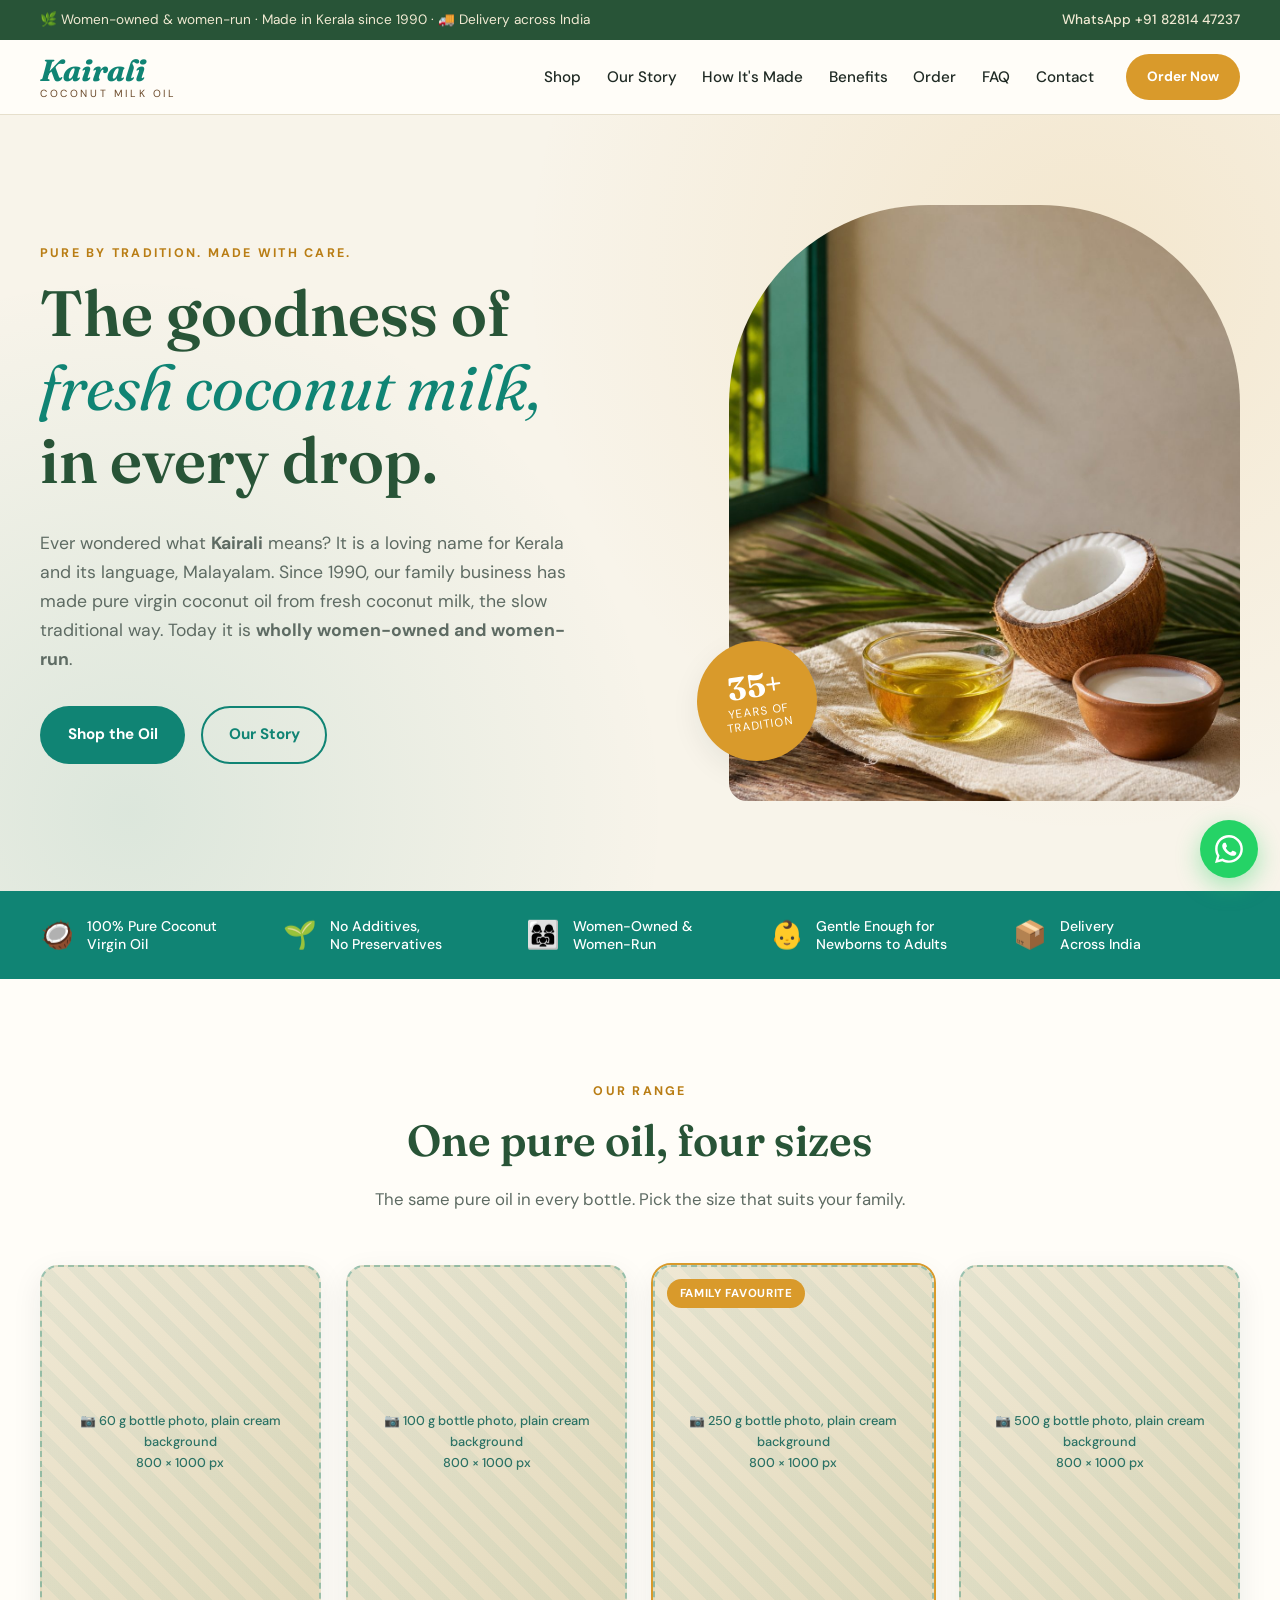
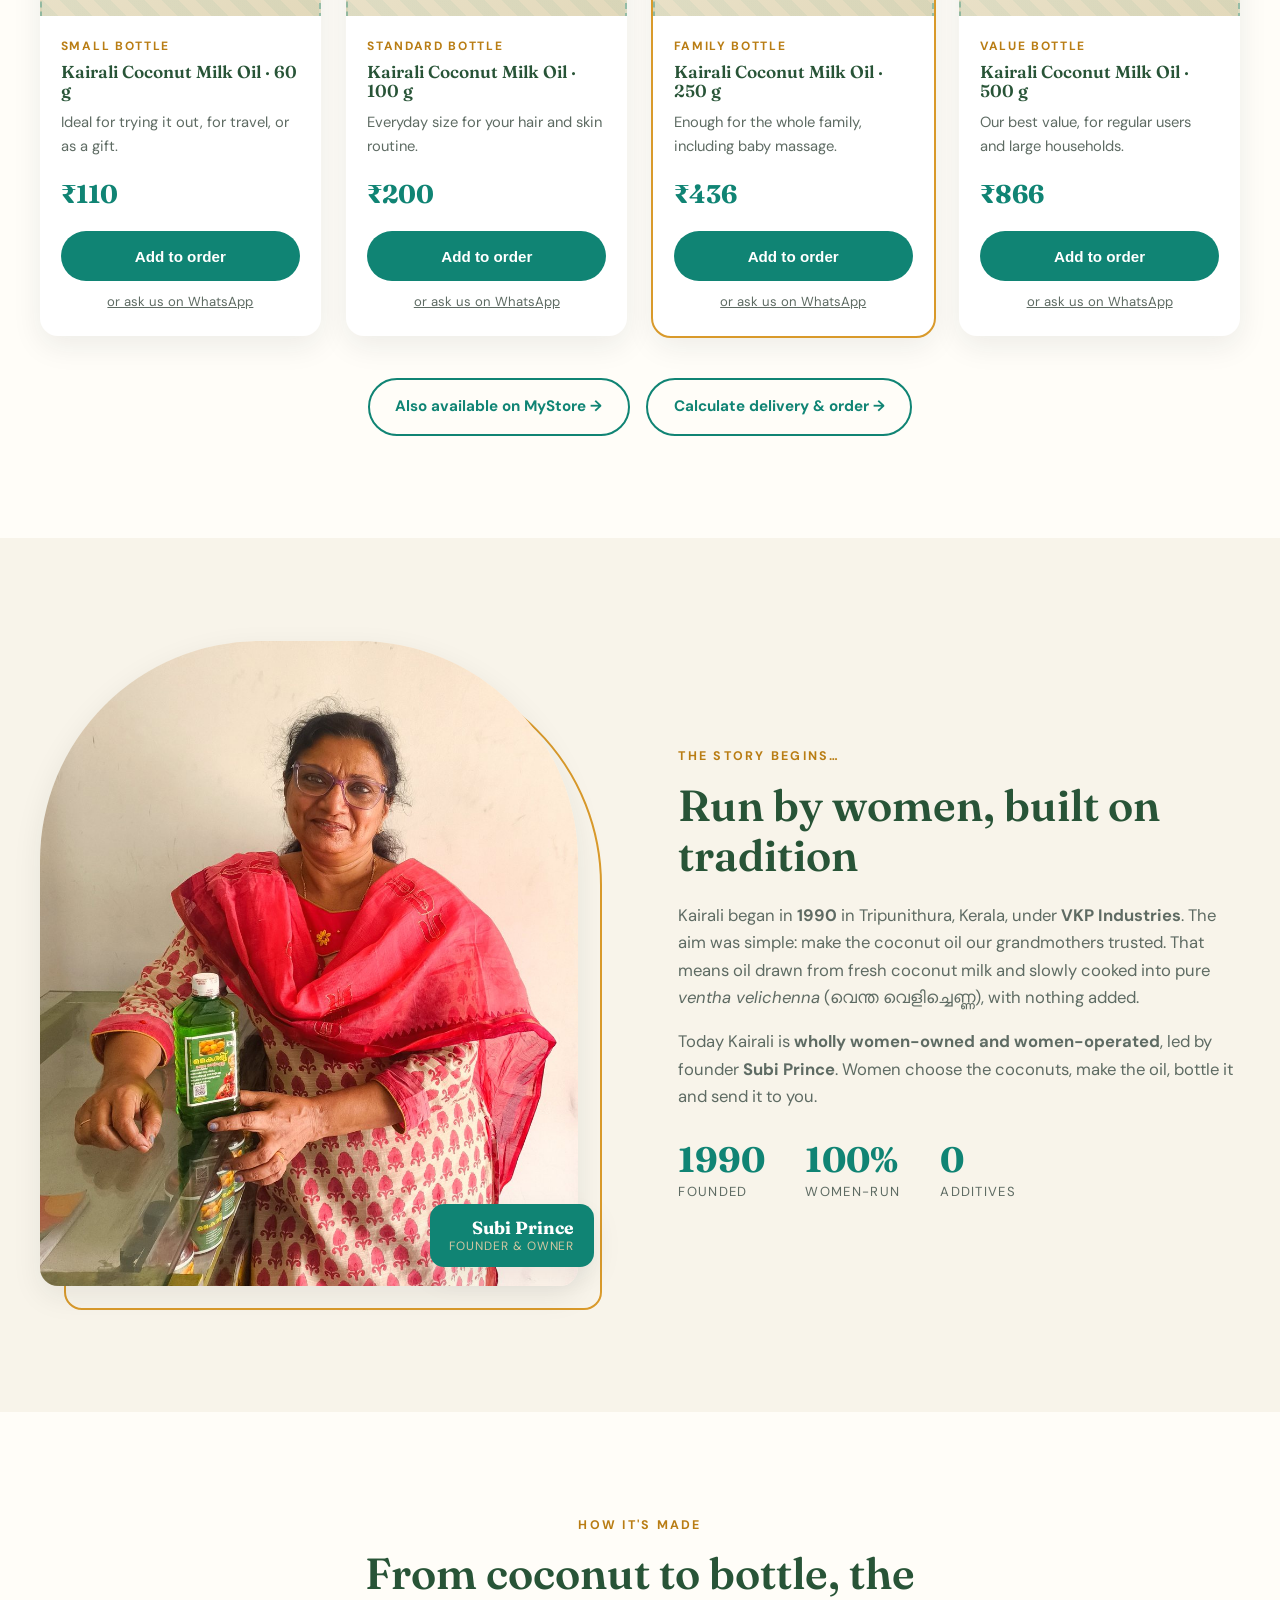
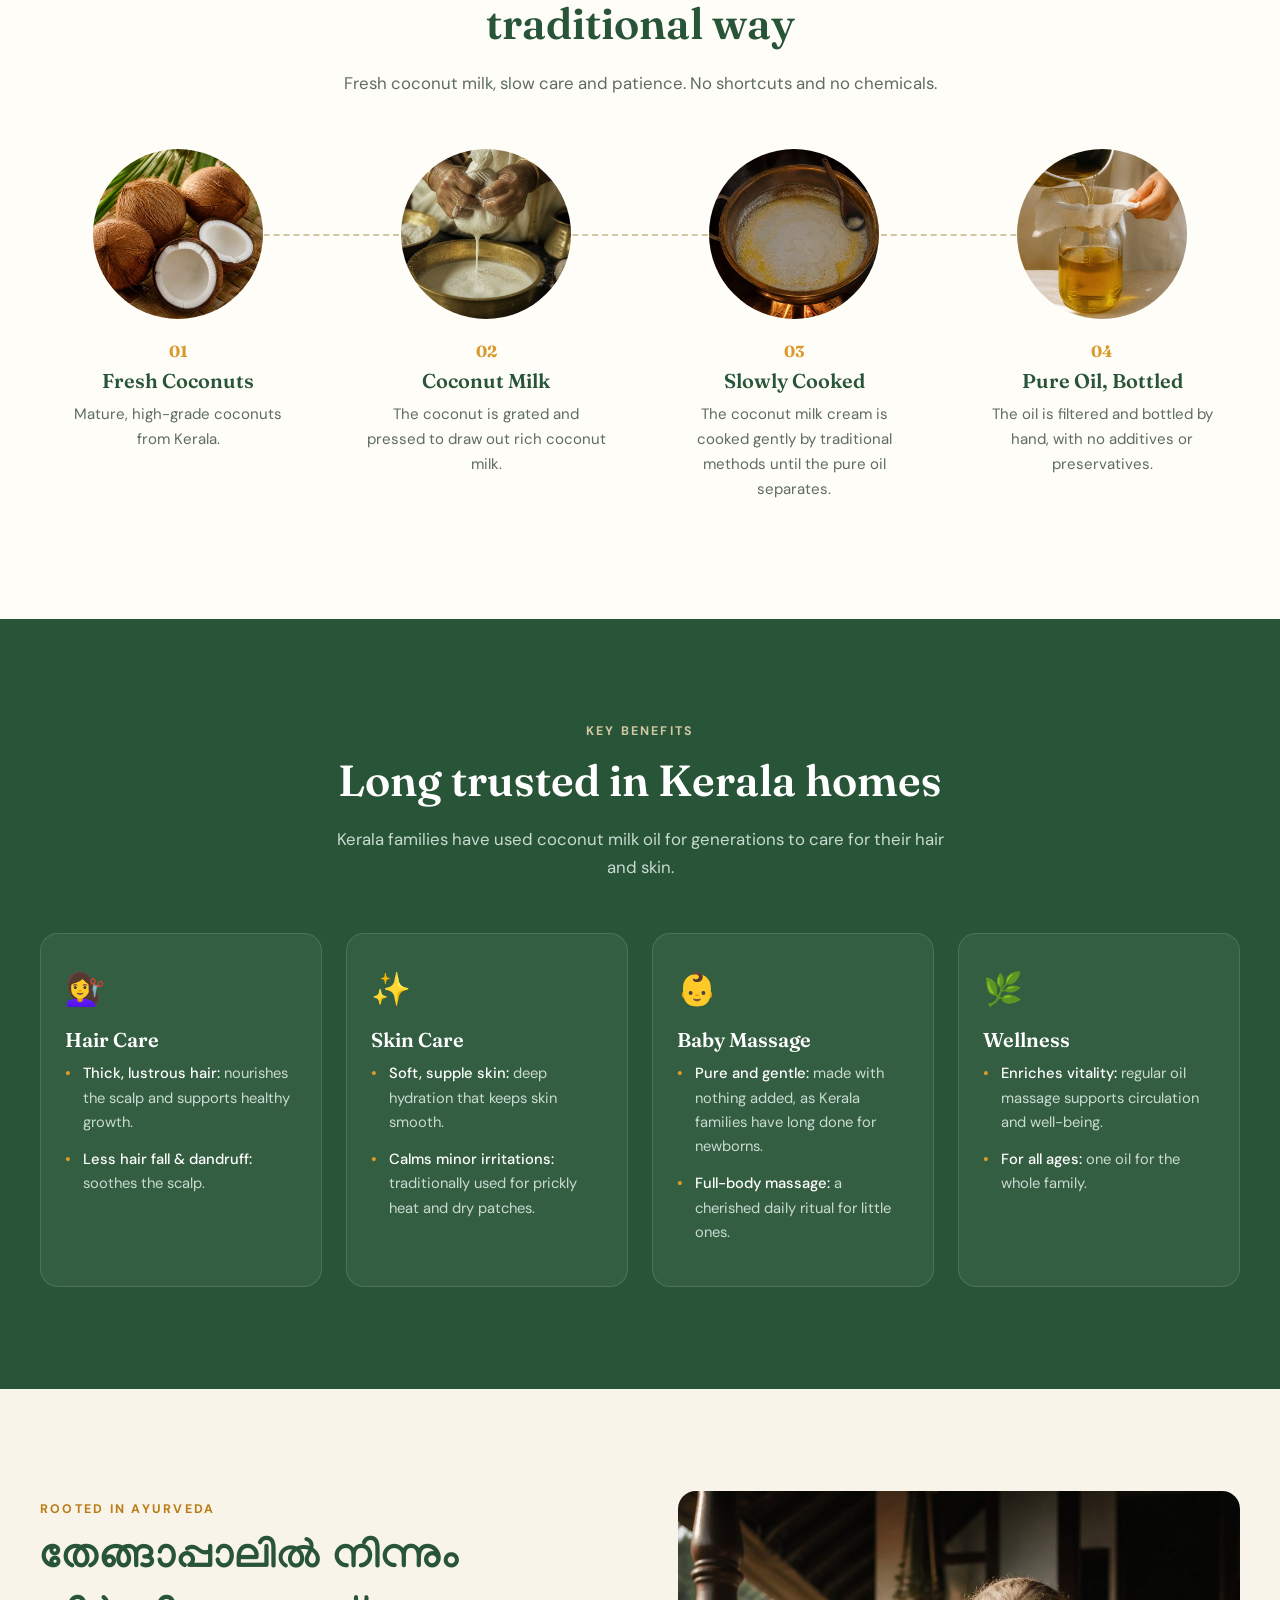
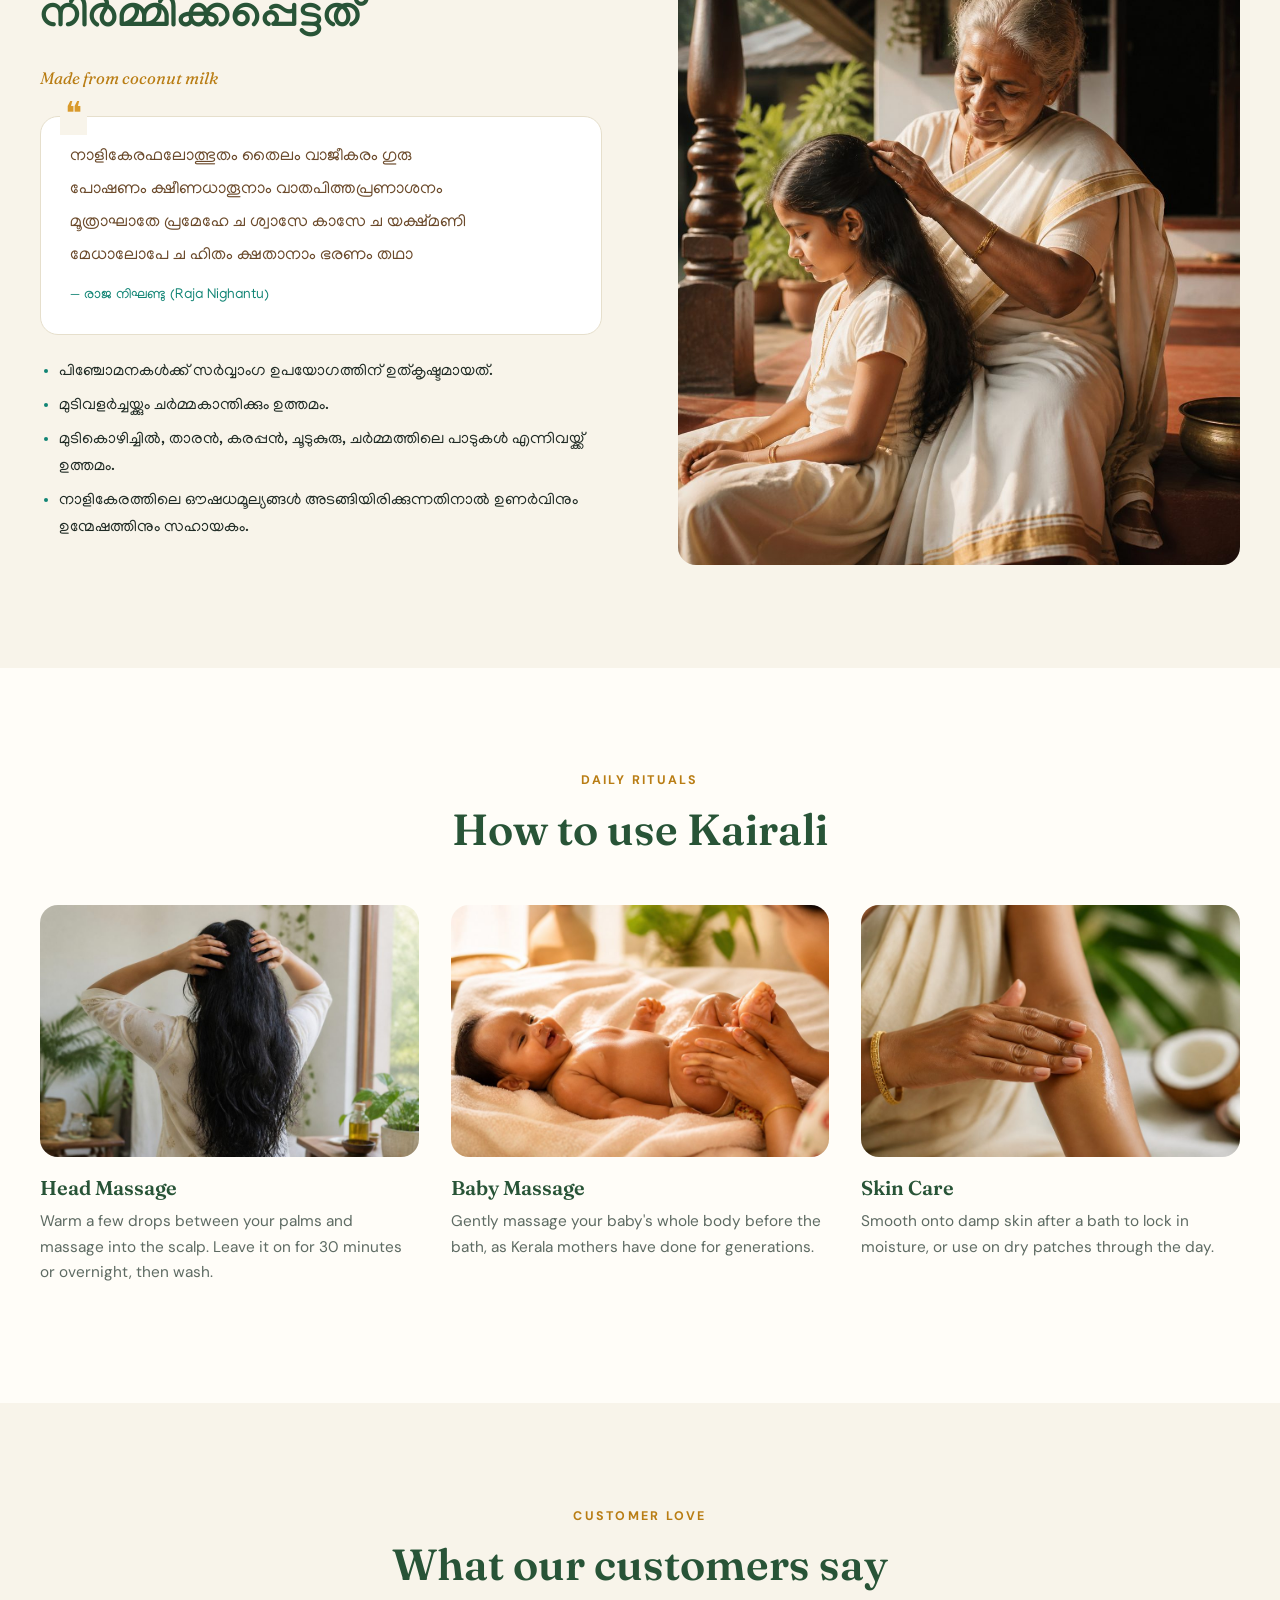
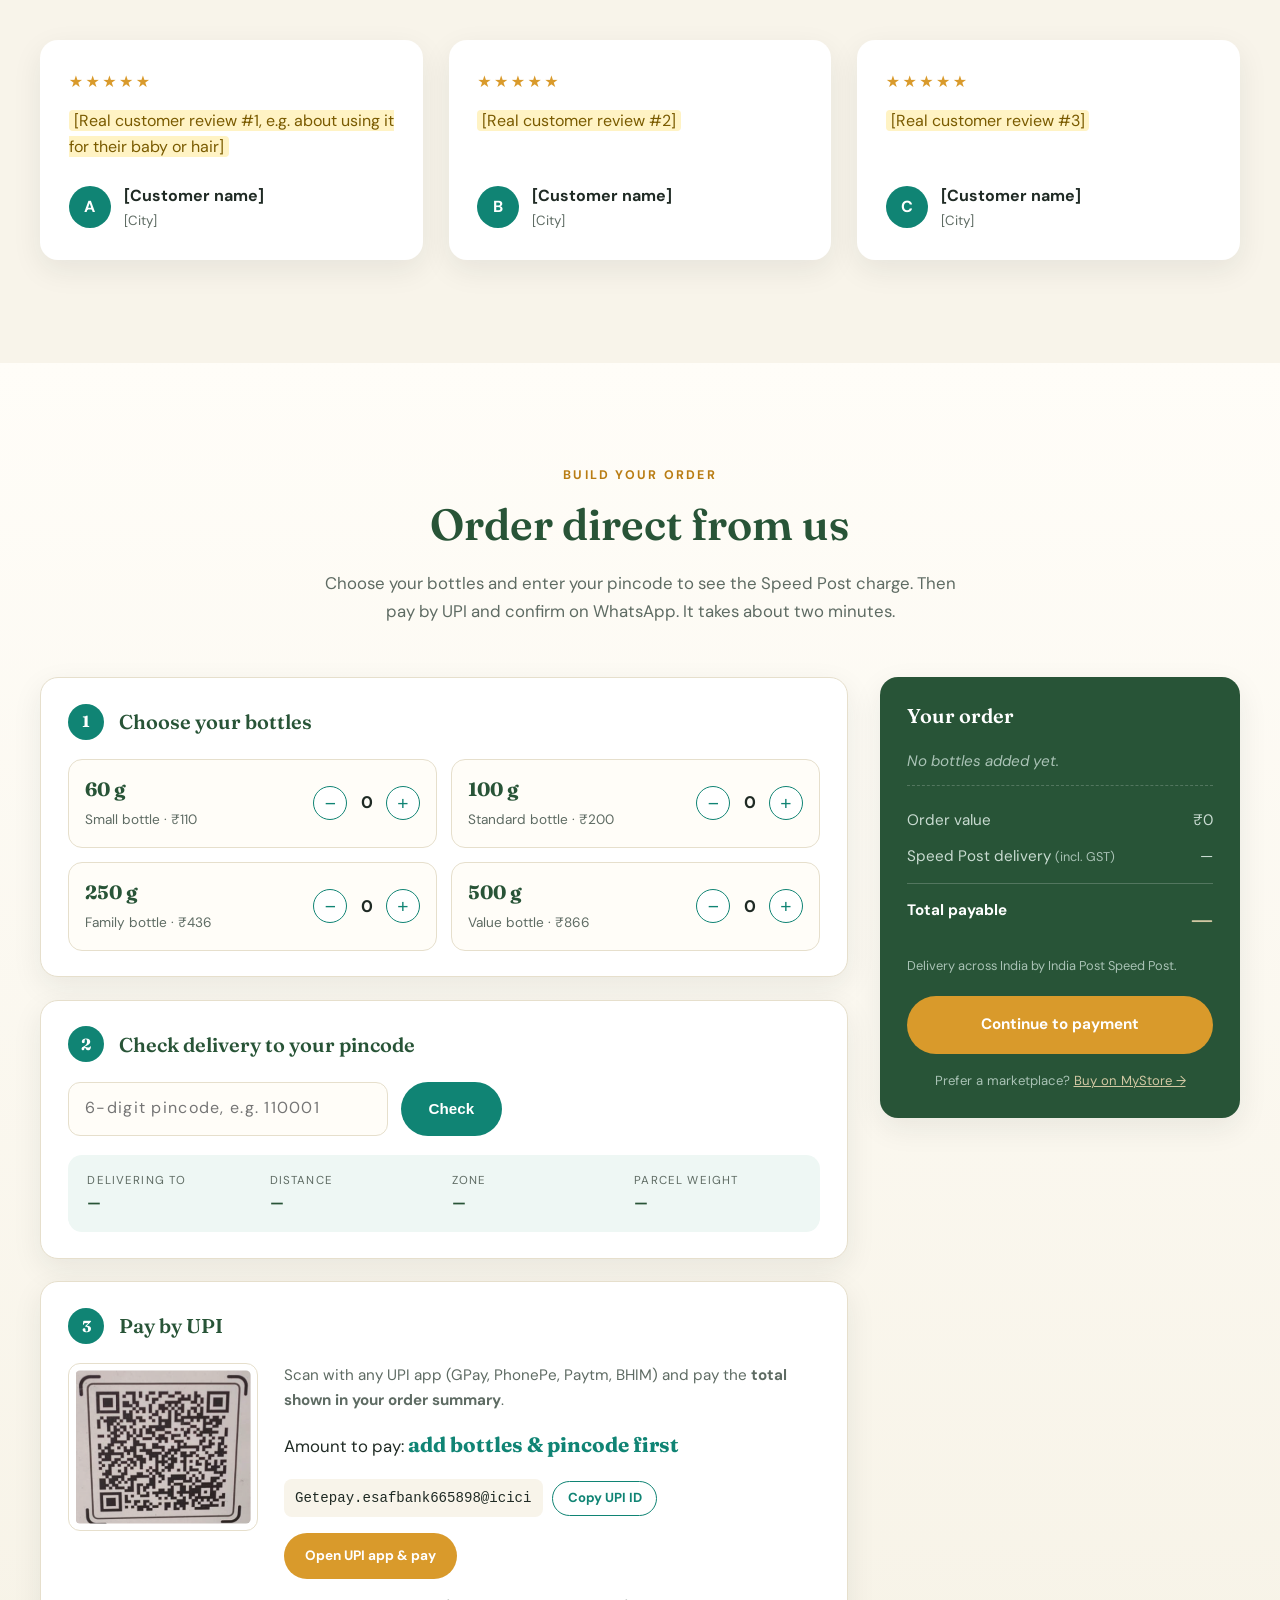
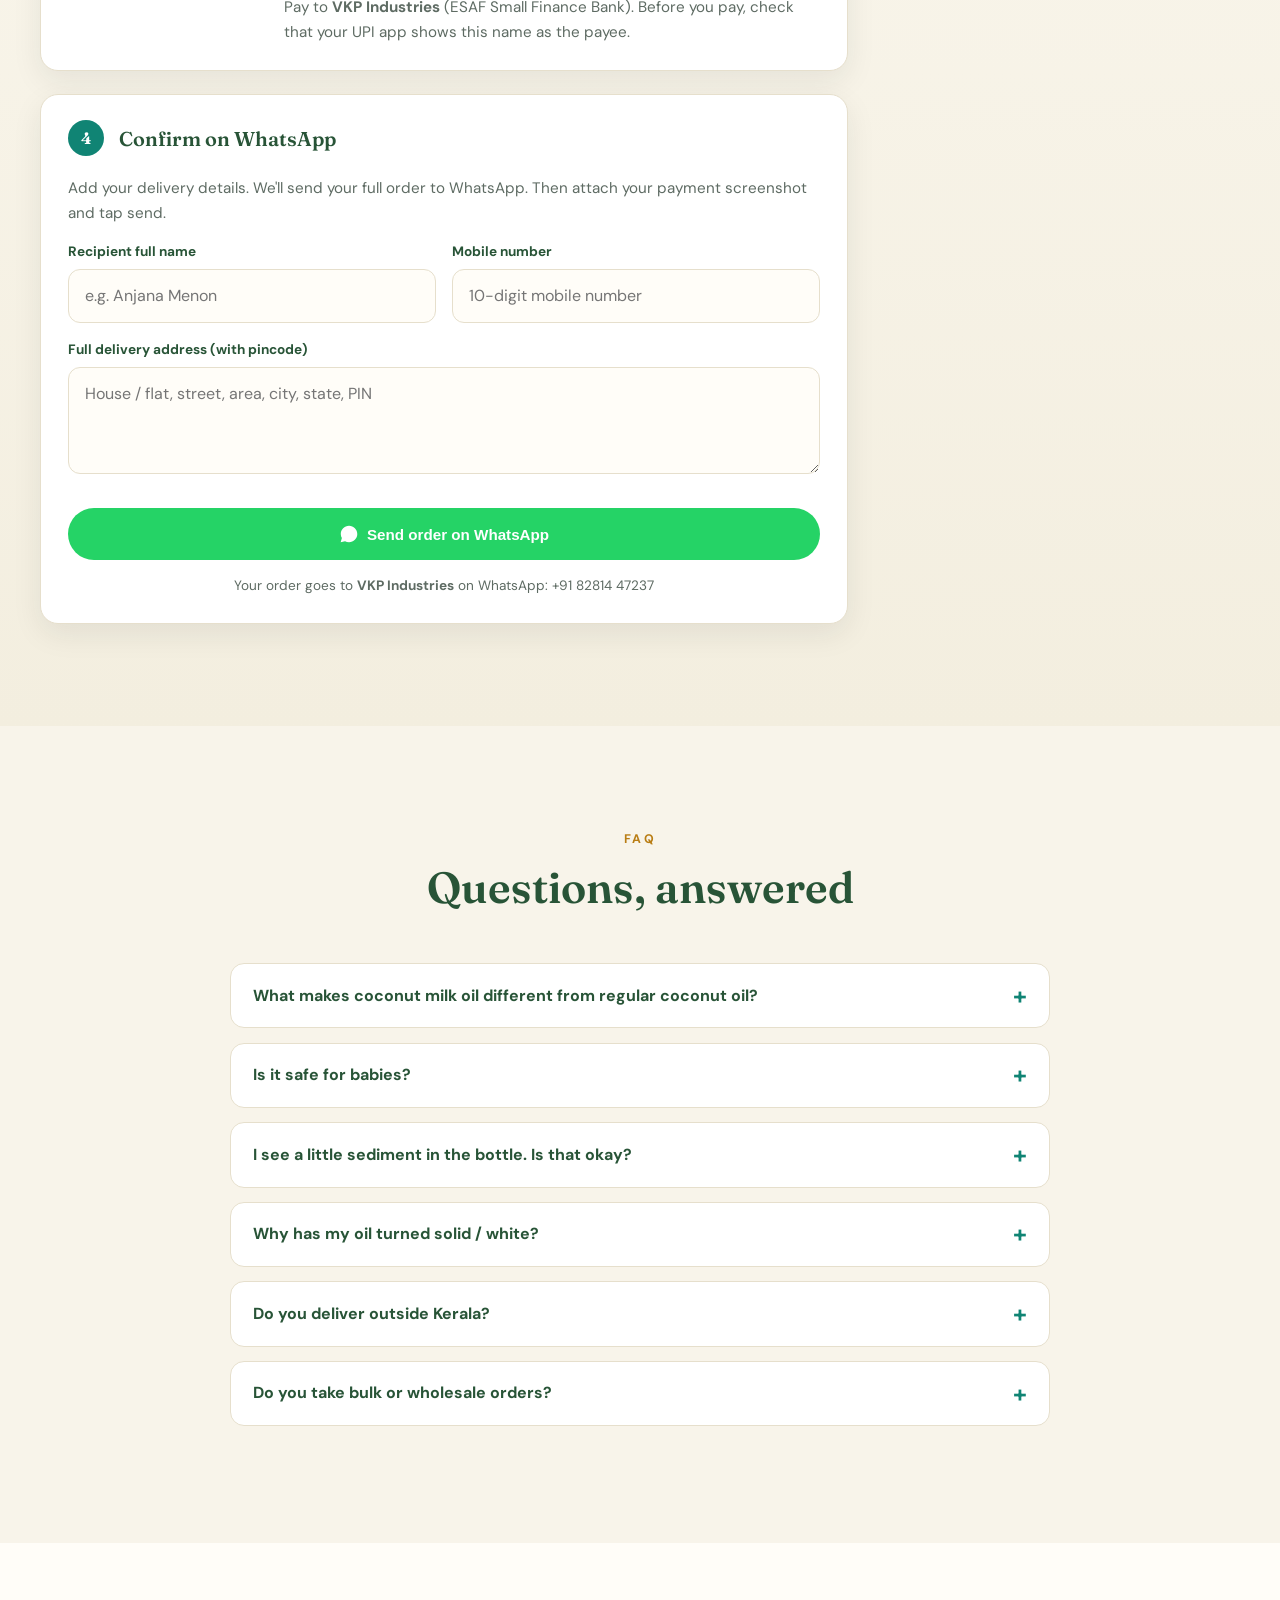
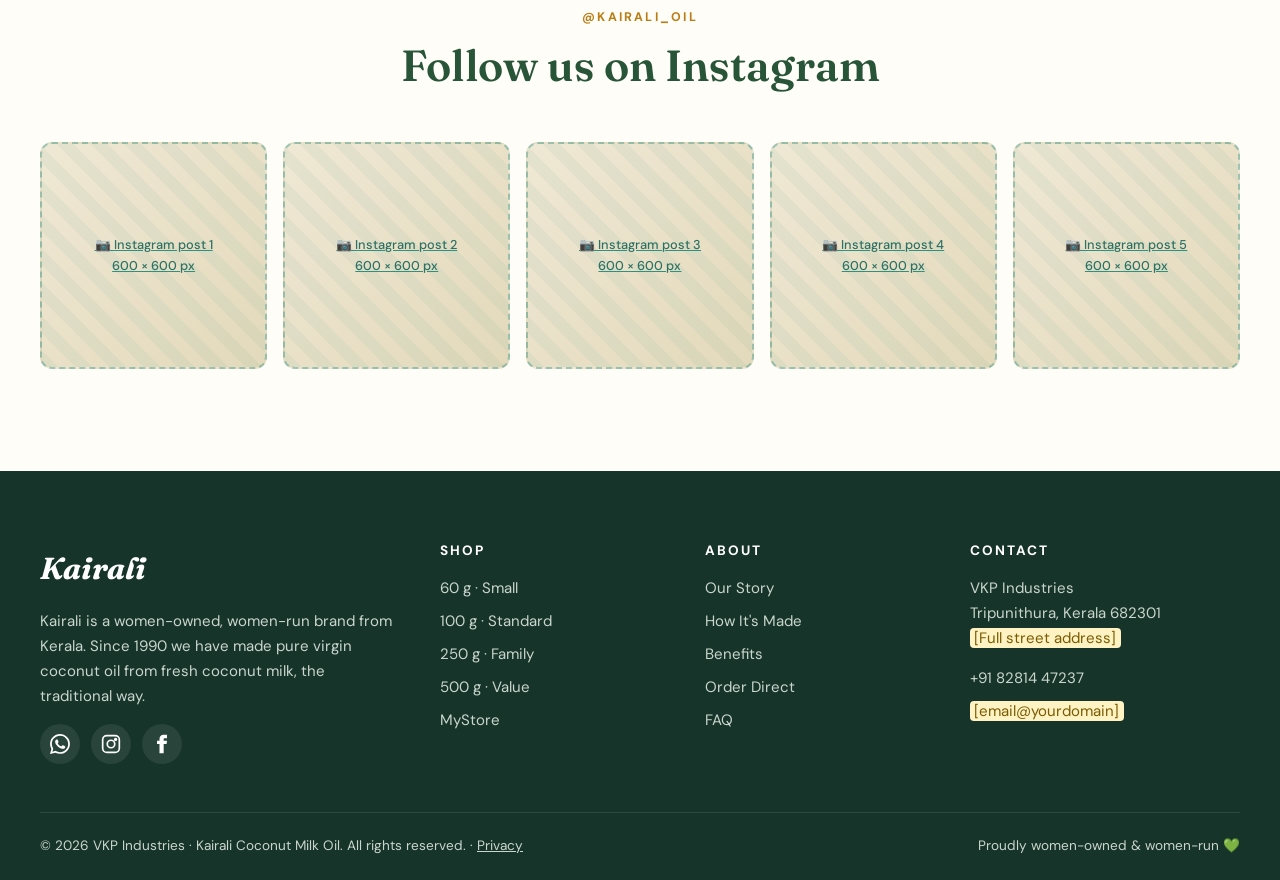
==== index.html @ 52587c27 "Use 'Delivery across India' wording in top bar, badges, order summary, FAQ Co-Authored-By: Claude Op" ====
<!DOCTYPE html>
<html lang="en">
<head>
  <meta charset="utf-8">
  <meta name="viewport" content="width=device-width, initial-scale=1">
  <title>Kairali Coconut Milk Oil | Traditional Virgin Coconut Oil from Kerala, Since 1990</title>
  <meta name="description" content="Kairali Coconut Milk Oil – pure virgin coconut oil made the traditional Kerala way from fresh coconut milk. No additives, no preservatives. A women-owned, women-run family business since 1990.">
  <meta name="theme-color" content="#108474">
  <link rel="canonical" href="https://vkpindustries.com/">
  <meta property="og:url" content="https://vkpindustries.com/">

  <!-- Open Graph / social preview -->
  <meta property="og:title" content="Kairali Coconut Milk Oil – Since 1990">
  <meta property="og:description" content="Pure virgin coconut oil made from fresh coconut milk, the traditional Kerala way. Women-owned & women-run.">
  <meta property="og:type" content="website">
  <meta property="og:image" content="assets/img/og-image.jpg"> <!-- PLACEHOLDER: 1200x630 share image -->

  <link rel="icon" href="assets/img/favicon.svg" type="image/svg+xml">
  <link rel="preconnect" href="https://fonts.googleapis.com">
  <link rel="preconnect" href="https://fonts.gstatic.com" crossorigin>
  <link href="https://fonts.googleapis.com/css2?family=Fraunces:ital,opsz,wght@0,9..144,400;0,9..144,600;0,9..144,700;1,9..144,400&family=DM+Sans:wght@400;500;700&family=Manjari:wght@400;700&display=swap" rel="stylesheet">
  <link rel="stylesheet" href="assets/css/style.css">

  <!-- Google Analytics 4 -->
  <script async src="https://www.googletagmanager.com/gtag/js?id=G-FZWK9EPHVR"></script>
  <script>
    window.dataLayer = window.dataLayer || [];
    function gtag(){dataLayer.push(arguments);}
    gtag('js', new Date());
    gtag('config', 'G-FZWK9EPHVR');
    // used by main.js / order.js to record key actions
    function track(name, params) { gtag('event', name, params || {}); }
  </script>

  <script type="application/ld+json">
  {
    "@context": "https://schema.org",
    "@type": "Organization",
    "name": "VKP Industries – Kairali Coconut Milk Oil",
    "foundingDate": "1990",
    "founder": { "@type": "Person", "name": "Subi Prince" },
    "address": { "@type": "PostalAddress", "addressLocality": "Tripunithura", "postalCode": "682301", "addressRegion": "Kerala", "addressCountry": "IN" },
    "telephone": "+91-8281447237",
    "sameAs": ["https://www.facebook.com/kairalico/", "https://www.instagram.com/kairali_oil/"]
  }
  </script>
</head>
<body>

  <!-- ============ ANNOUNCEMENT BAR ============ -->
  <div class="announce">
    <div class="container announce__inner">
      <span>🌿 Women-owned &amp; women-run · Made in Kerala since 1990 · 🚚 Delivery across India</span>
      <span class="announce__contact">
        <a href="https://wa.me/918281447237">WhatsApp +91 82814 47237</a>
      </span>
    </div>
  </div>

  <!-- ============ HEADER ============ -->
  <header class="header" id="top">
    <div class="container header__inner">
      <a href="#top" class="logo" aria-label="Kairali home">
        <!-- PLACEHOLDER: replace this text logo with <img src="assets/img/logo.svg" alt="Kairali"> when available -->
        <span class="logo__mark">Kairali</span>
        <span class="logo__sub">Coconut Milk Oil</span>
      </a>

      <nav class="nav" id="nav" aria-label="Main">
        <a href="#shop">Shop</a>
        <a href="#story">Our Story</a>
        <a href="#process">How It's Made</a>
        <a href="#benefits">Benefits</a>
        <a href="#order">Order</a>
        <a href="#faq">FAQ</a>
        <a href="#contact">Contact</a>
      </nav>

      <a href="#order" class="btn btn--small btn--accent header__cta">Order Now <span class="cart-count" id="cartCount" hidden>0</span></a>
      <button class="nav-toggle" aria-label="Open menu" aria-expanded="false" aria-controls="nav">
        <span></span><span></span><span></span>
      </button>
    </div>
  </header>

  <main>

    <!-- ============ HERO ============ -->
    <section class="hero">
      <div class="container hero__inner">
        <div class="hero__text">
          <p class="eyebrow">Pure by tradition. Made with care.</p>
          <h1>The goodness of<br><em>fresh coconut milk,</em><br>in every drop.</h1>
          <p class="hero__lead">
            Ever wondered what <strong>Kairali</strong> means? It is a loving name for Kerala and its language, Malayalam.
            Since 1990, our family business has made pure virgin coconut oil from fresh coconut milk, the slow
            traditional way. Today it is <strong>wholly women-owned and women-run</strong>.
          </p>
          <div class="hero__actions">
            <a href="#shop" class="btn btn--primary">Shop the Oil</a>
            <a href="#story" class="btn btn--ghost">Our Story</a>
          </div>
        </div>
        <div class="hero__media">
          <div class="ph ph--hero is-loaded"><img src="assets/img/hero.jpg" alt="Kairali bottle with fresh coconuts / coconut milk, warm natural light" fetchpriority="high"></div>
          <div class="hero__badge">
            <strong>35+</strong>
            <span>years of<br>tradition</span>
          </div>
        </div>
      </div>
    </section>

    <!-- ============ TRUST STRIP ============ -->
    <section class="trust">
      <div class="container trust__grid">
        <div class="trust__item"><span class="trust__icon">🥥</span><span>100% Pure Coconut<br>Virgin Oil</span></div>
        <div class="trust__item"><span class="trust__icon">🌱</span><span>No Additives,<br>No Preservatives</span></div>
        <div class="trust__item"><span class="trust__icon">👩‍👩‍👧</span><span>Women-Owned &amp;<br>Women-Run</span></div>
        <div class="trust__item"><span class="trust__icon">👶</span><span>Gentle Enough for<br>Newborns to Adults</span></div>
        <div class="trust__item"><span class="trust__icon">📦</span><span>Delivery<br>Across India</span></div>
      </div>
    </section>

    <!-- ============ SHOP ============ -->
    <section class="section" id="shop">
      <div class="container">
        <div class="section__head">
          <p class="eyebrow">Our Range</p>
          <h2>One pure oil, four sizes</h2>
          <p>The same pure oil in every bottle. Pick the size that suits your family.</p>
        </div>

        <div class="products">
          <article class="product">
            <div class="ph ph--product" data-src="assets/img/bottle-60.jpg" data-label="60 g bottle photo, plain cream background" data-size="800 × 1000"></div>
            <div class="product__body">
              <p class="product__tag">Small Bottle</p>
              <h3>Kairali Coconut Milk Oil · 60 g</h3>
              <p class="product__desc">Ideal for trying it out, for travel, or as a gift.</p>
              <p class="product__price">₹110</p>
              <div class="product__actions">
                <button type="button" class="btn btn--primary btn--block" data-add="60">Add to order</button>
                <a class="product__quick" href="https://wa.me/918281447237?text=Hi%2C%20I%27d%20like%20to%20order%20Kairali%20Coconut%20Milk%20Oil%20-%2060%20g" target="_blank" rel="noopener">or ask us on WhatsApp</a>
              </div>
            </div>
          </article>

          <article class="product">
            <div class="ph ph--product" data-src="assets/img/bottle-100.jpg" data-label="100 g bottle photo, plain cream background" data-size="800 × 1000"></div>
            <div class="product__body">
              <p class="product__tag">Standard Bottle</p>
              <h3>Kairali Coconut Milk Oil · 100 g</h3>
              <p class="product__desc">Everyday size for your hair and skin routine.</p>
              <p class="product__price">₹200</p>
              <div class="product__actions">
                <button type="button" class="btn btn--primary btn--block" data-add="100">Add to order</button>
                <a class="product__quick" href="https://wa.me/918281447237?text=Hi%2C%20I%27d%20like%20to%20order%20Kairali%20Coconut%20Milk%20Oil%20-%20100%20g" target="_blank" rel="noopener">or ask us on WhatsApp</a>
              </div>
            </div>
          </article>

          <article class="product product--featured">
            <span class="product__ribbon">Family Favourite</span>
            <div class="ph ph--product" data-src="assets/img/bottle-250.jpg" data-label="250 g bottle photo, plain cream background" data-size="800 × 1000"></div>
            <div class="product__body">
              <p class="product__tag">Family Bottle</p>
              <h3>Kairali Coconut Milk Oil · 250 g</h3>
              <p class="product__desc">Enough for the whole family, including baby massage.</p>
              <p class="product__price">₹436</p>
              <div class="product__actions">
                <button type="button" class="btn btn--primary btn--block" data-add="250">Add to order</button>
                <a class="product__quick" href="https://wa.me/918281447237?text=Hi%2C%20I%27d%20like%20to%20order%20Kairali%20Coconut%20Milk%20Oil%20-%20250%20g" target="_blank" rel="noopener">or ask us on WhatsApp</a>
              </div>
            </div>
          </article>

          <article class="product">
            <div class="ph ph--product" data-src="assets/img/bottle-500.jpg" data-label="500 g bottle photo, plain cream background" data-size="800 × 1000"></div>
            <div class="product__body">
              <p class="product__tag">Value Bottle</p>
              <h3>Kairali Coconut Milk Oil · 500 g</h3>
              <p class="product__desc">Our best value, for regular users and large households.</p>
              <p class="product__price">₹866</p>
              <div class="product__actions">
                <button type="button" class="btn btn--primary btn--block" data-add="500">Add to order</button>
                <a class="product__quick" href="https://wa.me/918281447237?text=Hi%2C%20I%27d%20like%20to%20order%20Kairali%20Coconut%20Milk%20Oil%20-%20500%20g" target="_blank" rel="noopener">or ask us on WhatsApp</a>
              </div>
            </div>
          </article>
        </div>

        <div class="shop__more">
          <a href="https://www.mystore.in/en/product/kairali-coconut-milk-oil-1" class="btn btn--ghost" target="_blank" rel="noopener">Also available on MyStore →</a>
          <a href="#order" class="btn btn--ghost">Calculate delivery &amp; order →</a>
        </div>
      </div>
    </section>

    <!-- ============ OUR STORY (women-owned) ============ -->
    <section class="section section--cream" id="story">
      <div class="container split">
        <div class="split__media">
          <figure class="owner-frame">
            <div class="ph ph--portrait ph--arch is-loaded">
              <img src="assets/img/founders.jpg" alt="Subi Prince, founder of Kairali, holding a bottle of Kairali Coconut Milk Oil at the VKP Industries unit" loading="lazy" width="1000" height="1200">
            </div>
            <figcaption class="owner-frame__badge"><strong>Subi Prince</strong><span>Founder &amp; Owner</span></figcaption>
          </figure>
        </div>
        <div class="split__text">
          <p class="eyebrow">The Story Begins…</p>
          <h2>Run by women, built on tradition</h2>
          <p>
            Kairali began in <strong>1990</strong> in Tripunithura, Kerala, under <strong>VKP Industries</strong>.
            The aim was simple: make the coconut oil our grandmothers trusted. That means oil drawn from
            fresh coconut milk and slowly cooked into pure <em>ventha velichenna</em> (വെന്ത വെളിച്ചെണ്ണ), with nothing added.
          </p>
          <p>
            Today Kairali is <strong>wholly women-owned and women-operated</strong>, led by founder
            <strong>Subi Prince</strong>. Women choose the coconuts, make the oil, bottle it and send it to you.
          </p>
          <div class="stats">
            <div><strong>1990</strong><span>Founded</span></div>
            <div><strong>100%</strong><span>Women-run</span></div>
            <div><strong>0</strong><span>Additives</span></div>
          </div>
        </div>
      </div>
    </section>

    <!-- ============ PROCESS (inspired by Thenga's 4-step strip) ============ -->
    <section class="section" id="process">
      <div class="container">
        <div class="section__head">
          <p class="eyebrow">How It's Made</p>
          <h2>From coconut to bottle, the traditional way</h2>
          <p>Fresh coconut milk, slow care and patience. No shortcuts and no chemicals.</p>
        </div>
        <div class="steps">
          <div class="step">
            <div class="ph ph--round is-loaded"><img src="assets/img/step-1.jpg" alt="Fresh Kerala coconuts" loading="lazy"></div>
            <span class="step__num">01</span>
            <h3>Fresh Coconuts</h3>
            <p>Mature, high-grade coconuts from Kerala.</p>
          </div>
          <div class="step">
            <div class="ph ph--round is-loaded"><img src="assets/img/step-2.jpg" alt="Grated coconut / extracting coconut milk" loading="lazy"></div>
            <span class="step__num">02</span>
            <h3>Coconut Milk</h3>
            <p>The coconut is grated and pressed to draw out rich coconut milk.</p>
          </div>
          <div class="step">
            <div class="ph ph--round is-loaded"><img src="assets/img/step-3.jpg" alt="Coconut milk cream being slowly cooked in a traditional vessel" loading="lazy"></div>
            <span class="step__num">03</span>
            <h3>Slowly Cooked</h3>
            <p>The coconut milk cream is cooked gently by traditional methods until the pure oil separates.</p>
          </div>
          <div class="step">
            <div class="ph ph--round is-loaded"><img src="assets/img/step-4.jpg" alt="Golden oil being filtered / bottled by hand" loading="lazy"></div>
            <span class="step__num">04</span>
            <h3>Pure Oil, Bottled</h3>
            <p>The oil is filtered and bottled by hand, with no additives or preservatives.</p>
          </div>
        </div>
      </div>
    </section>

    <!-- ============ BENEFITS ============ -->
    <section class="section section--teal" id="benefits">
      <div class="container">
        <div class="section__head section__head--light">
          <p class="eyebrow">Key Benefits</p>
          <h2>Long trusted in Kerala homes</h2>
          <p>Kerala families have used coconut milk oil for generations to care for their hair and skin.</p>
        </div>
        <div class="benefits">
          <div class="benefit">
            <span class="benefit__icon">💇‍♀️</span>
            <h3>Hair Care</h3>
            <ul>
              <li><strong>Thick, lustrous hair:</strong> nourishes the scalp and supports healthy growth.</li>
              <li><strong>Less hair fall &amp; dandruff:</strong> soothes the scalp.</li>
            </ul>
          </div>
          <div class="benefit">
            <span class="benefit__icon">✨</span>
            <h3>Skin Care</h3>
            <ul>
              <li><strong>Soft, supple skin:</strong> deep hydration that keeps skin smooth.</li>
              <li><strong>Calms minor irritations:</strong> traditionally used for prickly heat and dry patches.</li>
            </ul>
          </div>
          <div class="benefit">
            <span class="benefit__icon">👶</span>
            <h3>Baby Massage</h3>
            <ul>
              <li><strong>Pure and gentle:</strong> made with nothing added, as Kerala families have long done for newborns.</li>
              <li><strong>Full-body massage:</strong> a cherished daily ritual for little ones.</li>
            </ul>
          </div>
          <div class="benefit">
            <span class="benefit__icon">🌿</span>
            <h3>Wellness</h3>
            <ul>
              <li><strong>Enriches vitality:</strong> regular oil massage supports circulation and well-being.</li>
              <li><strong>For all ages:</strong> one oil for the whole family.</li>
            </ul>
          </div>
        </div>
      </div>
    </section>

    <!-- ============ HERITAGE (Malayalam) ============ -->
    <section class="section section--cream heritage">
      <div class="container split split--reverse">
        <div class="split__text">
          <p class="eyebrow">Rooted in Ayurveda</p>
          <h2 lang="ml" class="ml">തേങ്ങാപ്പാലിൽ നിന്നും<br>നിർമ്മിക്കപ്പെട്ടത്</h2>
          <p class="heritage__sub">Made from coconut milk</p>
          <blockquote class="verse" lang="ml">
            നാളികേരഫലോത്ഭുതം തൈലം വാജീകരം ഗുരു<br>
            പോഷണം ക്ഷീണധാതൂനാം വാതപിത്തപ്രണാശനം<br>
            മൂത്രാഘാതേ പ്രമേഹേ ച ശ്വാസേ കാസേ ച യക്ഷ്‌മണി<br>
            മേധാലോപേ ച ഹിതം ക്ഷതാനാം ഭരണം തഥാ
            <cite>— രാജ നിഘണ്ടു (Raja Nighantu)</cite>
          </blockquote>
          <ul class="ml-list" lang="ml">
            <li>പിഞ്ചോമനകൾക്ക് സർവ്വാംഗ ഉപയോഗത്തിന് ഉത്കൃഷ്ടമായത്.</li>
            <li>മുടിവളർച്ചയ്ക്കും ചർമ്മകാന്തിക്കും ഉത്തമം.</li>
            <li>മുടികൊഴിച്ചിൽ, താരൻ, കരപ്പൻ, ചൂടുകുരു, ചർമ്മത്തിലെ പാടുകൾ എന്നിവയ്ക്ക് ഉത്തമം.</li>
            <li>നാളികേരത്തിലെ ഔഷധമൂല്യങ്ങൾ അടങ്ങിയിരിക്കുന്നതിനാൽ ഉണർവിനും ഉന്മേഷത്തിനും സഹായകം.</li>
          </ul>
        </div>
        <div class="split__media">
          <div class="ph ph--portrait is-loaded"><img src="assets/img/heritage.jpg" alt="Kerala heritage image, e.g. Kathakali motif from the label, a traditional uruli, or a grandmother oiling a child&#x27;s hair" loading="lazy"></div>
        </div>
      </div>
    </section>

    <!-- ============ HOW TO USE ============ -->
    <section class="section" id="use">
      <div class="container">
        <div class="section__head">
          <p class="eyebrow">Daily Rituals</p>
          <h2>How to use Kairali</h2>
        </div>
        <div class="rituals">
          <div class="ritual">
            <div class="ph ph--wide is-loaded"><img src="assets/img/use-hair.jpg" alt="Woman massaging oil into hair / scalp" loading="lazy"></div>
            <h3>Head Massage</h3>
            <p>Warm a few drops between your palms and massage into the scalp. Leave it on for 30 minutes or overnight, then wash.</p>
          </div>
          <div class="ritual">
            <div class="ph ph--wide is-loaded"><img src="assets/img/use-baby.jpg" alt="Mother giving baby an oil massage" loading="lazy"></div>
            <h3>Baby Massage</h3>
            <p>Gently massage your baby's whole body before the bath, as Kerala mothers have done for generations.</p>
          </div>
          <div class="ritual">
            <div class="ph ph--wide is-loaded"><img src="assets/img/use-skin.jpg" alt="Applying oil to skin / hands" loading="lazy"></div>
            <h3>Skin Care</h3>
            <p>Smooth onto damp skin after a bath to lock in moisture, or use on dry patches through the day.</p>
          </div>
        </div>
      </div>
    </section>

    <!-- ============ TESTIMONIALS ============ -->
    <section class="section section--cream" id="reviews">
      <div class="container">
        <div class="section__head">
          <p class="eyebrow">Customer Love</p>
          <h2>What our customers say</h2>
        </div>
        <!-- PLACEHOLDER: replace with real customer reviews (WhatsApp / Google / MyStore). Do not publish invented reviews. -->
        <div class="reviews">
          <figure class="review">
            <div class="review__stars">★★★★★</div>
            <blockquote><span class="todo">[Real customer review #1, e.g. about using it for their baby or hair]</span></blockquote>
            <figcaption><span class="review__avatar">A</span><span><strong>[Customer name]</strong><small>[City]</small></span></figcaption>
          </figure>
          <figure class="review">
            <div class="review__stars">★★★★★</div>
            <blockquote><span class="todo">[Real customer review #2]</span></blockquote>
            <figcaption><span class="review__avatar">B</span><span><strong>[Customer name]</strong><small>[City]</small></span></figcaption>
          </figure>
          <figure class="review">
            <div class="review__stars">★★★★★</div>
            <blockquote><span class="todo">[Real customer review #3]</span></blockquote>
            <figcaption><span class="review__avatar">C</span><span><strong>[Customer name]</strong><small>[City]</small></span></figcaption>
          </figure>
        </div>
      </div>
    </section>

    <!-- ============ BUILD YOUR ORDER (integrated order & delivery calculator) ============ -->
    <section class="section ob-section" id="order">
      <div class="container">
        <div class="section__head">
          <p class="eyebrow">Build Your Order</p>
          <h2>Order direct from us</h2>
          <p>Choose your bottles and enter your pincode to see the Speed Post charge. Then pay by UPI and confirm on WhatsApp. It takes about two minutes.</p>
        </div>

        <div class="ob">
          <div class="ob__steps">

            <!-- Step 1: bottles -->
            <div class="ob-card" id="ob-step-1">
              <div class="ob-card__head"><span class="ob-num">1</span><h3>Choose your bottles</h3></div>
              <div class="ob-items" id="obItems"><!-- filled by order.js --></div>
            </div>

            <!-- Step 2: pincode -->
            <div class="ob-card" id="ob-step-2">
              <div class="ob-card__head"><span class="ob-num">2</span><h3>Check delivery to your pincode</h3></div>
              <div class="ob-pin">
                <label for="obPin" class="sr-only">Delivery pincode</label>
                <input type="text" id="obPin" maxlength="6" placeholder="6-digit pincode, e.g. 110001" inputmode="numeric" pattern="[0-9]{6}" autocomplete="postal-code">
                <button type="button" class="btn btn--primary" id="obPinBtn">Check</button>
              </div>
              <p class="ob-error" id="obPinError" role="alert"></p>
              <div class="ob-delivery" id="obDelivery" hidden>
                <div><small>Delivering to</small><strong id="obDest">—</strong></div>
                <div><small>Distance</small><strong id="obDist">—</strong></div>
                <div><small>Zone</small><strong id="obZone">—</strong></div>
                <div><small>Parcel weight</small><strong id="obWeight">—</strong></div>
              </div>
            </div>

            <!-- Step 3: pay -->
            <div class="ob-card" id="ob-step-3">
              <div class="ob-card__head"><span class="ob-num">3</span><h3>Pay by UPI</h3></div>
              <div class="ob-pay">
                <img src="assets/img/upi-qr.png" alt="UPI QR code for VKP Industries" class="ob-pay__qr" width="335" height="293" loading="lazy">
                <div class="ob-pay__info">
                  <p>Scan with any UPI app (GPay, PhonePe, Paytm, BHIM) and pay the <strong>total shown in your order summary</strong>.</p>
                  <p class="ob-pay__amount">Amount to pay: <strong id="obPayAmount">—</strong></p>
                  <div class="ob-upi">
                    <code id="obUpiId">Getepay.esafbank665898@icici</code>
                    <button type="button" class="ob-copy" id="obCopyUpi">Copy UPI ID</button>
                  </div>
                  <a class="btn btn--accent btn--small ob-upi-app" id="obUpiApp" href="#" hidden>Open UPI app &amp; pay</a>
                  <p class="ob-note">Pay to <strong>VKP Industries</strong> (ESAF Small Finance Bank). Before you pay, check that your UPI app shows this name as the payee.</p>
                </div>
              </div>
            </div>

            <!-- Step 4: confirm -->
            <div class="ob-card" id="ob-step-4">
              <div class="ob-card__head"><span class="ob-num">4</span><h3>Confirm on WhatsApp</h3></div>
              <p class="ob-intro">Add your delivery details. We'll send your full order to WhatsApp. Then attach your payment screenshot and tap send.</p>
              <div class="ob-fields">
                <div class="ob-field">
                  <label for="obName">Recipient full name</label>
                  <input type="text" id="obName" placeholder="e.g. Anjana Menon" autocomplete="name">
                </div>
                <div class="ob-field">
                  <label for="obPhone">Mobile number</label>
                  <input type="tel" id="obPhone" placeholder="10-digit mobile number" inputmode="numeric" autocomplete="tel">
                </div>
                <div class="ob-field ob-field--full">
                  <label for="obAddress">Full delivery address (with pincode)</label>
                  <textarea id="obAddress" rows="3" placeholder="House / flat, street, area, city, state, PIN" autocomplete="street-address"></textarea>
                </div>
              </div>
              <p class="ob-error" id="obOrderError" role="alert"></p>
              <button type="button" class="btn btn--wa btn--block" id="obSend">
                <svg viewBox="0 0 24 24" width="20" height="20" fill="currentColor" aria-hidden="true"><path d="M12.04 2C6.58 2 2.13 6.45 2.13 11.91c0 1.75.46 3.46 1.32 4.96L2 22l5.25-1.38c1.45.79 3.08 1.21 4.79 1.21 5.46 0 9.91-4.45 9.91-9.91C21.95 6.45 17.5 2 12.04 2zm4.52 11.99c-.25-.12-1.47-.72-1.69-.81-.23-.08-.39-.12-.56.13-.16.25-.64.81-.79.97-.14.17-.29.19-.54.06-.25-.12-1.05-.39-1.99-1.23-.74-.66-1.23-1.47-1.38-1.72-.14-.25-.01-.38.11-.51.11-.11.25-.29.37-.43.13-.14.17-.25.25-.41.08-.17.04-.31-.02-.43-.06-.12-.56-1.34-.76-1.84-.2-.48-.41-.42-.56-.42h-.48c-.17 0-.43.06-.66.31-.23.25-.86.85-.86 2.07 0 1.22.89 2.4 1.01 2.56.12.17 1.75 2.67 4.25 3.74.59.26 1.05.41 1.41.52.59.19 1.13.16 1.56.1.48-.07 1.47-.6 1.68-1.18.21-.58.21-1.07.14-1.18-.06-.1-.23-.16-.48-.28z"/></svg>
                Send order on WhatsApp
              </button>
              <p class="ob-note ob-note--center">Your order goes to <strong>VKP Industries</strong> on WhatsApp: +91 82814 47237</p>
            </div>
          </div>

          <!-- Sticky live summary -->
          <aside class="ob-summary" aria-live="polite">
            <h3>Your order</h3>
            <ul class="ob-summary__lines" id="obLines"><li class="ob-empty">No bottles added yet.</li></ul>
            <div class="ob-summary__row"><span>Order value</span><span id="obSubtotal">₹0</span></div>
            <div class="ob-summary__row"><span>Speed Post delivery <small>(incl. GST)</small></span><span id="obShip">Enter pincode</span></div>
            <div class="ob-summary__row ob-summary__total"><span>Total payable</span><span id="obTotal">—</span></div>
            <p class="ob-summary__note" id="obShipNote">Delivery across India by India Post Speed Post.</p>
            <a href="#ob-step-3" class="btn btn--primary btn--block" id="obToPay">Continue to payment</a>
            <p class="ob-summary__alt">Prefer a marketplace? <a href="https://www.mystore.in/en/product/kairali-coconut-milk-oil-1" target="_blank" rel="noopener">Buy on MyStore →</a></p>
          </aside>
        </div>
      </div>
    </section>

    <!-- ============ FAQ ============ -->
    <section class="section section--cream" id="faq">
      <div class="container container--narrow">
        <div class="section__head">
          <p class="eyebrow">FAQ</p>
          <h2>Questions, answered</h2>
        </div>
        <div class="faq">
          <details>
            <summary>What makes coconut milk oil different from regular coconut oil?</summary>
            <p>Regular coconut oil is usually pressed from dried copra. Kairali is made from <strong>fresh coconut milk</strong>, cooked by traditional methods. This gives it a pleasant natural aroma and keeps the goodness of fresh coconut.</p>
          </details>
          <details>
            <summary>Is it safe for babies?</summary>
            <p>Yes. Kairali has no additives or preservatives, and Kerala families have used this kind of oil for newborn massage for generations. As with any new product, do a small patch test first.</p>
          </details>
          <details>
            <summary>I see a little sediment in the bottle. Is that okay?</summary>
            <p>Yes. Kairali is pure oil with nothing added, so a little natural sediment can settle at the bottom. It does not mean the quality has gone down.</p>
          </details>
          <details>
            <summary>Why has my oil turned solid / white?</summary>
            <p>Pure coconut oil naturally turns solid below about 24°C. Keep the bottle in warm water for a few minutes and it will turn liquid again. This is a sign of purity.</p>
          </details>
          <details>
            <summary>Do you deliver outside Kerala?</summary>
            <p>Yes, we offer delivery across India by India Post Speed Post. Enter your pincode in <a href="#order">Build Your Order</a> to see the exact delivery charge.</p>
          </details>
          <details>
            <summary>Do you take bulk or wholesale orders?</summary>
            <p><span class="todo">[Confirm your bulk/wholesale policy]</span> Message us on <a href="https://wa.me/918281447237" target="_blank" rel="noopener">WhatsApp</a> for bulk, retail or gifting enquiries.</p>
          </details>
        </div>
      </div>
    </section>

    <!-- ============ INSTAGRAM STRIP ============ -->
    <section class="section insta">
      <div class="container">
        <div class="section__head">
          <p class="eyebrow">@kairali_oil</p>
          <h2>Follow us on Instagram</h2>
        </div>
        <div class="insta__grid">
          <a href="https://www.instagram.com/kairali_oil/" target="_blank" rel="noopener"><div class="ph ph--square" data-src="assets/img/insta-1.jpg" data-label="Instagram post 1" data-size="600 × 600"></div></a>
          <a href="https://www.instagram.com/kairali_oil/" target="_blank" rel="noopener"><div class="ph ph--square" data-src="assets/img/insta-2.jpg" data-label="Instagram post 2" data-size="600 × 600"></div></a>
          <a href="https://www.instagram.com/kairali_oil/" target="_blank" rel="noopener"><div class="ph ph--square" data-src="assets/img/insta-3.jpg" data-label="Instagram post 3" data-size="600 × 600"></div></a>
          <a href="https://www.instagram.com/kairali_oil/" target="_blank" rel="noopener"><div class="ph ph--square" data-src="assets/img/insta-4.jpg" data-label="Instagram post 4" data-size="600 × 600"></div></a>
          <a href="https://www.instagram.com/kairali_oil/" target="_blank" rel="noopener"><div class="ph ph--square" data-src="assets/img/insta-5.jpg" data-label="Instagram post 5" data-size="600 × 600"></div></a>
        </div>
      </div>
    </section>

  </main>

  <!-- ============ FOOTER ============ -->
  <footer class="footer" id="contact">
    <div class="container footer__grid">
      <div class="footer__brand">
        <span class="logo__mark logo__mark--light">Kairali</span>
        <p>Kairali is a women-owned, women-run brand from Kerala. Since 1990 we have made pure virgin coconut oil from fresh coconut milk, the traditional way.</p>
        <div class="social">
          <a href="https://wa.me/918281447237" target="_blank" rel="noopener" aria-label="WhatsApp">
            <svg viewBox="0 0 24 24" width="20" height="20" fill="currentColor"><path d="M17.5 14.4c-.3-.1-1.7-.8-2-.9-.3-.1-.5-.1-.7.1-.2.3-.8.9-.9 1.1-.2.2-.3.2-.6.1-.3-.1-1.2-.5-2.3-1.4-.9-.8-1.4-1.7-1.6-2-.2-.3 0-.5.1-.6l.4-.5c.1-.2.2-.3.3-.5.1-.2 0-.4 0-.5l-.9-2.2c-.2-.6-.5-.5-.7-.5h-.6c-.2 0-.5.1-.8.4-.3.3-1 1-1 2.5s1.1 2.9 1.2 3.1c.1.2 2.1 3.2 5.1 4.5.7.3 1.3.5 1.7.6.7.2 1.4.2 1.9.1.6-.1 1.7-.7 2-1.4.2-.7.2-1.2.2-1.4-.1-.1-.3-.2-.6-.3zM12 21.8c-1.8 0-3.5-.5-5-1.4l-.4-.2-3.7 1 1-3.6-.2-.4c-1-1.6-1.5-3.4-1.5-5.2 0-5.4 4.4-9.8 9.8-9.8 2.6 0 5.1 1 6.9 2.9 1.8 1.8 2.9 4.3 2.9 6.9 0 5.4-4.4 9.8-9.8 9.8zM20.4 3.6C18.1 1.3 15.1 0 12 0 5.4 0 .1 5.3.1 11.9c0 2.1.6 4.2 1.6 6L0 24l6.3-1.6c1.7.9 3.7 1.4 5.7 1.4 6.6 0 11.9-5.3 11.9-11.9 0-3.2-1.2-6.2-3.5-8.3z"/></svg>
          </a>
          <a href="https://www.instagram.com/kairali_oil/" target="_blank" rel="noopener" aria-label="Instagram">
            <svg viewBox="0 0 24 24" width="20" height="20" fill="none" stroke="currentColor" stroke-width="2"><rect x="2" y="2" width="20" height="20" rx="5"/><circle cx="12" cy="12" r="4.5"/><circle cx="17.5" cy="6.5" r="1" fill="currentColor"/></svg>
          </a>
          <a href="https://www.facebook.com/kairalico/" target="_blank" rel="noopener" aria-label="Facebook">
            <svg viewBox="0 0 24 24" width="20" height="20" fill="currentColor"><path d="M14 8V6c0-.9.6-1 1-1h3V1h-4c-3.3 0-5 2.4-5 5v2H6v4h3v11h5V12h3.5l.5-4h-4z"/></svg>
          </a>
        </div>
      </div>
      <div>
        <h4>Shop</h4>
        <a href="#shop">60 g · Small</a>
        <a href="#shop">100 g · Standard</a>
        <a href="#shop">250 g · Family</a>
        <a href="#shop">500 g · Value</a>
        <a href="https://www.mystore.in/en/product/kairali-coconut-milk-oil-1" target="_blank" rel="noopener">MyStore</a>
      </div>
      <div>
        <h4>About</h4>
        <a href="#story">Our Story</a>
        <a href="#process">How It's Made</a>
        <a href="#benefits">Benefits</a>
        <a href="#order">Order Direct</a>
        <a href="#faq">FAQ</a>
      </div>
      <div>
        <h4>Contact</h4>
        <p>
          VKP Industries<br>
          Tripunithura, Kerala 682301<br>
          <span class="todo">[Full street address]</span>
        </p>
        <a href="https://wa.me/918281447237" target="_blank" rel="noopener">+91 82814 47237</a>
        <a href="mailto:hello@example.com"><span class="todo">[email@yourdomain]</span></a>
      </div>
    </div>
    <div class="container footer__bottom">
      <span>© <span id="year"></span> VKP Industries · Kairali Coconut Milk Oil. All rights reserved. · <a href="privacy.html">Privacy</a></span>
      <span>Proudly women-owned &amp; women-run 💚</span>
    </div>
  </footer>

  <a href="https://wa.me/918281447237?text=Hi%2C%20I%27d%20like%20to%20order%20Kairali%20Coconut%20Milk%20Oil" class="wa-float" target="_blank" rel="noopener" aria-label="Chat on WhatsApp">
    <svg viewBox="0 0 24 24" width="28" height="28" fill="currentColor"><path d="M17.5 14.4c-.3-.1-1.7-.8-2-.9-.3-.1-.5-.1-.7.1-.2.3-.8.9-.9 1.1-.2.2-.3.2-.6.1-.3-.1-1.2-.5-2.3-1.4-.9-.8-1.4-1.7-1.6-2-.2-.3 0-.5.1-.6l.4-.5c.1-.2.2-.3.3-.5.1-.2 0-.4 0-.5l-.9-2.2c-.2-.6-.5-.5-.7-.5h-.6c-.2 0-.5.1-.8.4-.3.3-1 1-1 2.5s1.1 2.9 1.2 3.1c.1.2 2.1 3.2 5.1 4.5.7.3 1.3.5 1.7.6.7.2 1.4.2 1.9.1.6-.1 1.7-.7 2-1.4.2-.7.2-1.2.2-1.4-.1-.1-.3-.2-.6-.3zM12 21.8c-1.8 0-3.5-.5-5-1.4l-.4-.2-3.7 1 1-3.6-.2-.4c-1-1.6-1.5-3.4-1.5-5.2 0-5.4 4.4-9.8 9.8-9.8 2.6 0 5.1 1 6.9 2.9 1.8 1.8 2.9 4.3 2.9 6.9 0 5.4-4.4 9.8-9.8 9.8zM20.4 3.6C18.1 1.3 15.1 0 12 0 5.4 0 .1 5.3.1 11.9c0 2.1.6 4.2 1.6 6L0 24l6.3-1.6c1.7.9 3.7 1.4 5.7 1.4 6.6 0 11.9-5.3 11.9-11.9 0-3.2-1.2-6.2-3.5-8.3z"/></svg>
  </a>

  <script src="assets/js/main.js"></script>
  <script src="assets/js/order.js"></script>
</body>
</html>
---- assets/css/style.css ----
/* =========================================================
   Kairali Coconut Milk Oil – stylesheet
   Palette inspired by thengacoco.com (teal + beige + deep green)
   with a warm golden "coconut oil" accent.
   ========================================================= */

:root {
  --teal:        #108474;   /* primary – Thenga teal */
  --teal-dark:   #0b5f54;
  --green-deep:  #285437;   /* deep leaf green */
  --green-soft:  #567c49;
  --beige:       #d1c7a3;   /* Thenga beige */
  --cream:       #f8f4ea;   /* coconut-milk cream */
  --cream-2:     #fffdf8;
  --gold:        #d99a2b;   /* golden oil accent */
  --gold-dark:   #b97d14;
  --brown:       #6b4a2b;   /* coconut shell */
  --ink:         #1f2a24;
  --muted:       #5e6b63;
  --line:        #e6dfcc;

  --font-head: "Fraunces", Georgia, serif;
  --font-body: "DM Sans", system-ui, -apple-system, sans-serif;
  --font-ml:   "Manjari", "Noto Sans Malayalam", sans-serif;

  --radius: 18px;
  --shadow: 0 10px 30px rgba(31, 42, 36, .08);
  --container: 1200px;
}

* { box-sizing: border-box; }
html { scroll-behavior: smooth; scroll-padding-top: 90px; }
body {
  margin: 0;
  font-family: var(--font-body);
  color: var(--ink);
  background: var(--cream-2);
  line-height: 1.65;
  -webkit-font-smoothing: antialiased;
}
img { max-width: 100%; display: block; }
a { color: var(--teal); }
h1, h2, h3, h4 { font-family: var(--font-head); line-height: 1.15; margin: 0 0 .5em; color: var(--green-deep); }
h1 { font-size: clamp(2.4rem, 5vw, 4rem); font-weight: 600; }
h1 em { color: var(--teal); font-style: italic; font-weight: 400; }
h2 { font-size: clamp(1.9rem, 3.4vw, 2.75rem); font-weight: 600; }
h3 { font-size: 1.25rem; font-weight: 600; }
p { margin: 0 0 1em; }

.container { width: min(var(--container), 100% - 2.5rem); margin-inline: auto; }
.container--narrow { max-width: 820px; }

.eyebrow {
  font-family: var(--font-body);
  text-transform: uppercase;
  letter-spacing: .18em;
  font-size: .78rem;
  font-weight: 700;
  color: var(--gold-dark);
  margin-bottom: .8rem;
}

.todo { background: #fff3c4; color: #7a5b00; padding: 0 .3em; border-radius: 4px; font-style: normal; }

/* ---------- Buttons ---------- */
.btn {
  display: inline-flex; align-items: center; justify-content: center;
  gap: .5rem;
  padding: .9rem 1.6rem;
  border-radius: 999px;
  font-weight: 700;
  font-size: .95rem;
  text-decoration: none;
  border: 2px solid transparent;
  transition: transform .2s, background .2s, color .2s, box-shadow .2s;
  cursor: pointer;
}
.btn:hover { transform: translateY(-2px); }
.btn--primary { background: var(--teal); color: #fff; }
.btn--primary:hover { background: var(--teal-dark); box-shadow: 0 8px 20px rgba(16,132,116,.3); }
.btn--accent { background: var(--gold); color: #fff; }
.btn--accent:hover { background: var(--gold-dark); }
.btn--ghost { border-color: var(--teal); color: var(--teal); background: transparent; }
.btn--ghost:hover { background: var(--teal); color: #fff; }
.btn--small { padding: .6rem 1.2rem; font-size: .85rem; }
.btn--block { width: 100%; }

/* ---------- Announcement bar ---------- */
.announce { background: var(--green-deep); color: #f1ead3; font-size: .85rem; }
.announce__inner { display: flex; justify-content: space-between; gap: 1rem; padding: .55rem 0; flex-wrap: wrap; }
.announce a { color: #f1ead3; text-decoration: none; font-weight: 500; }
.announce a:hover { text-decoration: underline; }

/* ---------- Header ---------- */
.header {
  position: sticky; top: 0; z-index: 50;
  background: rgba(255, 253, 248, .92);
  backdrop-filter: blur(10px);
  border-bottom: 1px solid var(--line);
}
.header__inner { display: flex; align-items: center; gap: 2rem; padding: .9rem 0; }
.logo { display: flex; flex-direction: column; text-decoration: none; line-height: 1; }
.logo__mark { font-family: var(--font-head); font-style: italic; font-weight: 700; font-size: 1.9rem; color: var(--teal); }
.logo__mark--light { color: #fff; }
.logo__sub { font-size: .65rem; letter-spacing: .25em; text-transform: uppercase; color: var(--brown); margin-top: .2rem; }
.nav { display: flex; gap: 1.6rem; margin-left: auto; }
.nav a { color: var(--ink); text-decoration: none; font-weight: 500; font-size: .95rem; position: relative; }
.nav a::after { content: ""; position: absolute; left: 0; bottom: -4px; width: 0; height: 2px; background: var(--gold); transition: width .25s; }
.nav a:hover::after { width: 100%; }
.nav-toggle { display: none; background: none; border: 0; padding: .4rem; cursor: pointer; }
.nav-toggle span { display: block; width: 24px; height: 2px; background: var(--green-deep); margin: 5px 0; transition: .3s; }

/* ---------- Image placeholders ---------- */
.ph {
  position: relative;
  background:
    repeating-linear-gradient(45deg, rgba(16,132,116,.05) 0 12px, transparent 12px 24px),
    linear-gradient(135deg, #efe8d4, #e3d9bb);
  border: 2px dashed rgba(16,132,116,.35);
  border-radius: var(--radius);
  display: flex; align-items: center; justify-content: center;
  text-align: center;
  overflow: hidden;
  color: var(--teal-dark);
}
.ph::before {
  content: "📷  " attr(data-label) "\A" attr(data-size) " px";
  white-space: pre-line;
  font-size: .8rem; font-weight: 500;
  padding: 1rem;
  max-width: 85%;
  opacity: .85;
}
.ph.is-loaded { border: 0; background: none; }
.ph.is-loaded::before { content: none; }
.ph img { width: 100%; height: 100%; object-fit: cover; position: absolute; inset: 0; }

.ph--hero { aspect-ratio: 6 / 7; border-radius: 200px 200px var(--radius) var(--radius); }
.ph--product { aspect-ratio: 4 / 5; border-radius: var(--radius) var(--radius) 0 0; border-bottom-style: none; }
.ph--portrait { aspect-ratio: 5 / 6; }
.ph--round { aspect-ratio: 1; border-radius: 50%; width: 170px; margin: 0 auto 1.2rem; }
.ph--wide { aspect-ratio: 3 / 2; }
.ph--square { aspect-ratio: 1; border-radius: 12px; }

/* ---------- Hero ---------- */
.hero {
  background:
    radial-gradient(circle at 85% 20%, rgba(217,154,43,.15), transparent 45%),
    radial-gradient(circle at 10% 90%, rgba(16,132,116,.12), transparent 40%),
    var(--cream);
  padding: clamp(3rem, 7vw, 6rem) 0;
  overflow: hidden;
}
.hero__inner { display: grid; grid-template-columns: 1.1fr .9fr; gap: 4rem; align-items: center; }
.hero__lead { font-size: 1.1rem; color: var(--muted); max-width: 34rem; margin: 1.2rem 0 2rem; }
.hero__actions { display: flex; gap: 1rem; flex-wrap: wrap; }
.hero__media { position: relative; }
.hero__badge {
  position: absolute; left: -2rem; bottom: 2.5rem;
  background: var(--gold); color: #fff;
  width: 120px; height: 120px; border-radius: 50%;
  display: flex; flex-direction: column; align-items: center; justify-content: center;
  text-align: center; box-shadow: var(--shadow);
  transform: rotate(-8deg);
}
.hero__badge strong { font-family: var(--font-head); font-size: 2rem; line-height: 1; }
.hero__badge span { font-size: .72rem; text-transform: uppercase; letter-spacing: .08em; line-height: 1.2; margin-top: .2rem; }

/* ---------- Trust strip ---------- */
.trust { background: var(--teal); color: #fff; padding: 1.6rem 0; }
.trust__grid { display: grid; grid-template-columns: repeat(5, 1fr); gap: 1rem; }
.trust__item { display: flex; align-items: center; gap: .8rem; font-size: .88rem; font-weight: 500; line-height: 1.3; }
.trust__icon { font-size: 1.7rem; }

/* ---------- Sections ---------- */
.section { padding: clamp(4rem, 8vw, 6.5rem) 0; }
.section--cream { background: var(--cream); }
.section--teal { background: var(--green-deep); color: #e9f1ec; }
.section__head { text-align: center; max-width: 640px; margin: 0 auto 3.2rem; }
.section__head p:last-child { color: var(--muted); font-size: 1.05rem; }
.section__head--light h2 { color: #fff; }
.section__head--light p:last-child { color: #c9dbd1; }
.section__head--light .eyebrow { color: var(--beige); }

/* ---------- Products ---------- */
.products { display: grid; grid-template-columns: repeat(4, 1fr); gap: 1.6rem; }
.product {
  position: relative;
  background: #fff;
  border-radius: var(--radius);
  box-shadow: var(--shadow);
  display: flex; flex-direction: column;
  transition: transform .25s, box-shadow .25s;
}
.product:hover { transform: translateY(-6px); box-shadow: 0 18px 40px rgba(31,42,36,.12); }
.product--featured { outline: 2px solid var(--gold); }
.product__ribbon {
  position: absolute; top: 14px; left: 14px; z-index: 2;
  background: var(--gold); color: #fff; font-size: .72rem; font-weight: 700;
  padding: .3rem .8rem; border-radius: 999px; text-transform: uppercase; letter-spacing: .06em;
}
.product__body { padding: 1.3rem 1.3rem 1.5rem; display: flex; flex-direction: column; flex: 1; }
.product__tag { font-size: .75rem; text-transform: uppercase; letter-spacing: .14em; color: var(--gold-dark); font-weight: 700; margin-bottom: .3rem; }
.product h3 { font-size: 1.08rem; }
.product__desc { color: var(--muted); font-size: .92rem; flex: 1; }
.product__price { font-family: var(--font-head); font-size: 1.6rem; font-weight: 700; color: var(--teal); margin-bottom: 1rem; }
.shop__more { display: flex; justify-content: center; gap: 1rem; margin-top: 2.6rem; flex-wrap: wrap; }

/* ---------- Split layout ---------- */
.split { display: grid; grid-template-columns: 1fr 1fr; gap: clamp(2rem, 6vw, 5rem); align-items: center; }
.split--reverse .split__media { order: 2; }
.split__text p { color: var(--muted); font-size: 1.04rem; }
.split__text .eyebrow { color: var(--gold-dark); font-size: .78rem; }
.quote {
  margin: 1.8rem 0; padding: 1.2rem 1.5rem;
  border-left: 4px solid var(--gold);
  background: #fff; border-radius: 0 var(--radius) var(--radius) 0;
  font-family: var(--font-head); font-style: italic; font-size: 1.15rem; color: var(--green-deep);
}
.quote cite { display: block; margin-top: .6rem; font-family: var(--font-body); font-style: normal; font-size: .9rem; color: var(--muted); }
.stats { display: flex; gap: 2.5rem; margin-top: 2rem; }
.stats strong { display: block; font-family: var(--font-head); font-size: 2.2rem; color: var(--teal); line-height: 1; }
.stats span { font-size: .82rem; text-transform: uppercase; letter-spacing: .1em; color: var(--muted); }

/* ---------- Owner photo frame (Our Story) ---------- */
.owner-frame { position: relative; margin: 0 1.5rem 1.5rem 0; }
.owner-frame::before {                       /* offset gold outline behind the photo */
  content: ""; position: absolute; inset: 1.5rem -1.5rem -1.5rem 1.5rem;
  border: 2px solid var(--gold); border-radius: 220px 220px var(--radius) var(--radius);
  z-index: 0;
}
.ph--arch { position: relative; z-index: 1; border-radius: 220px 220px var(--radius) var(--radius); box-shadow: var(--shadow); }
.ph--arch img { object-position: center top; }
.owner-frame__badge {
  position: absolute; z-index: 2; right: -1rem; bottom: 1.2rem; text-align: right;
  background: var(--teal); color: #fff;
  padding: .8rem 1.2rem; border-radius: 14px; box-shadow: var(--shadow);
  display: flex; flex-direction: column; line-height: 1.25;
}
.owner-frame__badge strong { font-family: var(--font-head); font-size: 1.1rem; }
.owner-frame__badge span { font-size: .75rem; letter-spacing: .08em; text-transform: uppercase; color: var(--beige); }
@media (max-width: 900px) {
  .owner-frame { max-width: 420px; margin: 0 auto 2rem; width: calc(100% - .8rem); }
  .owner-frame::before { inset: .8rem -.8rem -.8rem .8rem; }
  .owner-frame__badge { right: -.4rem; bottom: .9rem; padding: .6rem 1rem; }
}

/* ---------- Process steps ---------- */
.steps { display: grid; grid-template-columns: repeat(4, 1fr); gap: 2rem; position: relative; }
.steps::before {
  content: ""; position: absolute; top: 85px; left: 12%; right: 12%;
  border-top: 2px dashed var(--beige); z-index: -1;
}
.step { text-align: center; }
.step__num { display: inline-block; font-family: var(--font-head); font-weight: 700; color: var(--gold); font-size: 1rem; margin-bottom: .3rem; }
.step p { color: var(--muted); font-size: .94rem; max-width: 240px; margin-inline: auto; }

/* ---------- Benefits ---------- */
.benefits { display: grid; grid-template-columns: repeat(4, 1fr); gap: 1.5rem; }
.benefit {
  background: rgba(255,255,255,.06);
  border: 1px solid rgba(255,255,255,.12);
  border-radius: var(--radius);
  padding: 1.8rem 1.5rem;
  transition: background .25s;
}
.benefit:hover { background: rgba(255,255,255,.1); }
.benefit__icon { font-size: 2rem; display: block; margin-bottom: .8rem; }
.benefit h3 { color: #fff; }
.benefit ul { list-style: none; padding: 0; margin: 0; }
.benefit li { font-size: .92rem; color: #c9dbd1; margin-bottom: .8rem; padding-left: 1.1rem; position: relative; }
.benefit li::before { content: "•"; color: var(--gold); position: absolute; left: 0; font-weight: 700; }
.benefit li strong { color: #fff; font-weight: 500; }

/* ---------- Heritage (Malayalam) ---------- */
.ml { font-family: var(--font-ml); font-weight: 700; line-height: 1.35; }
.heritage__sub { font-family: var(--font-head); font-style: italic; color: var(--gold-dark) !important; margin-top: -.4rem; }
.verse {
  font-family: var(--font-ml);
  font-size: 1.08rem; line-height: 1.9;
  background: #fff;
  border: 1px solid var(--line);
  border-radius: var(--radius);
  padding: 1.5rem 1.8rem;
  margin: 1.5rem 0;
  color: var(--brown);
  position: relative;
}
.verse::before { content: "❝"; position: absolute; top: -.9rem; left: 1.2rem; font-size: 2rem; color: var(--gold); background: var(--cream); padding: 0 .3rem; line-height: 1; }
.verse cite { display: block; margin-top: .6rem; font-style: normal; font-size: .9rem; color: var(--teal); }
.ml-list { font-family: var(--font-ml); padding-left: 1.2rem; color: var(--ink); font-size: 1.02rem; }
.ml-list li { margin-bottom: .45rem; }
.ml-list li::marker { color: var(--teal); }

/* ---------- Rituals ---------- */
.rituals { display: grid; grid-template-columns: repeat(3, 1fr); gap: 2rem; }
.ritual .ph { margin-bottom: 1.2rem; }
.ritual p { color: var(--muted); font-size: .96rem; }

/* ---------- Reviews ---------- */
.reviews { display: grid; grid-template-columns: repeat(3, 1fr); gap: 1.6rem; }
.review { margin: 0; background: #fff; border-radius: var(--radius); padding: 1.8rem; box-shadow: var(--shadow); display: flex; flex-direction: column; }
.review__stars { color: var(--gold); letter-spacing: .15em; margin-bottom: .8rem; }
.review blockquote { margin: 0 0 1.4rem; color: var(--ink); flex: 1; }
.review figcaption { display: flex; align-items: center; gap: .8rem; }
.review figcaption small { display: block; color: var(--muted); }
.review__avatar { width: 42px; height: 42px; border-radius: 50%; background: var(--teal); color: #fff; display: grid; place-items: center; font-weight: 700; }

/* ---------- FAQ ---------- */
.faq details { background: #fff; border: 1px solid var(--line); border-radius: 14px; margin-bottom: .9rem; overflow: hidden; }
.faq summary {
  cursor: pointer; list-style: none;
  padding: 1.15rem 1.4rem; font-weight: 700; color: var(--green-deep);
  display: flex; justify-content: space-between; align-items: center; gap: 1rem;
}
.faq summary::-webkit-details-marker { display: none; }
.faq summary::after { content: "+"; font-size: 1.5rem; color: var(--teal); transition: transform .25s; line-height: 1; }
.faq details[open] summary::after { transform: rotate(45deg); }
.faq details p { padding: 0 1.4rem 1.2rem; margin: 0; color: var(--muted); }

/* ---------- Instagram ---------- */
.insta { padding-top: 4rem; }
.insta__grid { display: grid; grid-template-columns: repeat(5, 1fr); gap: 1rem; }
.insta__grid a { display: block; transition: opacity .2s; }
.insta__grid a:hover { opacity: .85; }

/* ---------- Footer ---------- */
.footer { background: #17342a; color: #c9d6cd; padding: 4.5rem 0 0; font-size: .94rem; }
.footer__grid { display: grid; grid-template-columns: 1.6fr 1fr 1fr 1.2fr; gap: 2.5rem; padding-bottom: 3rem; }
.footer h4 { color: #fff; font-family: var(--font-body); font-size: .85rem; text-transform: uppercase; letter-spacing: .15em; margin-bottom: 1.1rem; }
.footer a { display: block; color: #c9d6cd; text-decoration: none; margin-bottom: .5rem; }
.footer a:hover { color: var(--beige); }
.footer__brand p { margin-top: 1rem; max-width: 22rem; }
.social { display: flex; gap: .7rem; }
.social a { display: grid; place-items: center; width: 40px; height: 40px; border-radius: 50%; background: rgba(255,255,255,.08); color: #fff; margin: 0; }
.social a:hover { background: var(--teal); color: #fff; }
.footer__bottom a { display: inline; margin: 0; text-decoration: underline; }
.footer__bottom { display: flex; justify-content: space-between; flex-wrap: wrap; gap: 1rem; border-top: 1px solid rgba(255,255,255,.1); padding: 1.4rem 0; font-size: .85rem; }

/* ---------- Build Your Order ---------- */
.sr-only { position: absolute; width: 1px; height: 1px; overflow: hidden; clip: rect(0 0 0 0); white-space: nowrap; }
.ob-section { background: linear-gradient(180deg, var(--cream-2), #f3eedf); }
.ob { display: grid; grid-template-columns: 1fr 360px; gap: 2rem; align-items: start; }
.ob__steps { display: grid; gap: 1.4rem; }
.ob-card { background: #fff; border: 1px solid var(--line); border-radius: var(--radius); padding: 1.6rem 1.7rem; box-shadow: var(--shadow); }
.ob-card__head { display: flex; align-items: center; gap: .9rem; margin-bottom: 1.2rem; }
.ob-card__head h3 { margin: 0; }
.ob-num {
  flex: none; display: grid; place-items: center;
  width: 36px; height: 36px; border-radius: 50%;
  background: var(--teal); color: #fff; font-family: var(--font-head); font-weight: 700;
}
.ob-items { display: grid; grid-template-columns: 1fr 1fr; gap: .9rem; }
.ob-item {
  display: flex; align-items: center; justify-content: space-between; gap: .8rem;
  padding: .9rem 1rem; border: 1.5px solid var(--line); border-radius: 14px;
  background: var(--cream-2); transition: border-color .2s, background .2s;
}
.ob-item.has-qty { border-color: var(--teal); background: #eef7f4; }
.ob-item__info strong { display: block; font-family: var(--font-head); font-size: 1.2rem; color: var(--green-deep); }
.ob-item__info span { font-size: .85rem; color: var(--muted); }
.ob-qty { display: flex; align-items: center; gap: .4rem; }
.ob-qty button {
  width: 34px; height: 34px; border-radius: 50%; border: 1.5px solid var(--teal);
  background: #fff; color: var(--teal); font-size: 1.2rem; line-height: 1; cursor: pointer;
  transition: background .15s, color .15s;
}
.ob-qty button:hover { background: var(--teal); color: #fff; }
.ob-qty output { min-width: 1.6rem; text-align: center; font-weight: 700; font-size: 1.05rem; }

.ob input, .ob textarea {
  width: 100%; font: inherit; color: var(--ink);
  padding: .8rem 1rem; border: 1.5px solid var(--line); border-radius: 12px; background: var(--cream-2);
  transition: border-color .2s, box-shadow .2s;
}
.ob input:focus, .ob textarea:focus { outline: none; border-color: var(--teal); box-shadow: 0 0 0 3px rgba(16,132,116,.15); }
.ob .is-error { border-color: #c0392b; }
.ob-error { color: #b03a2e; font-size: .9rem; margin: .5rem 0 0; min-height: 0; }
.ob-error:empty { display: none; }
.ob-pin { display: flex; gap: .8rem; }
.ob-pin input { max-width: 320px; letter-spacing: .08em; }
.ob-delivery {
  display: grid; grid-template-columns: repeat(4, 1fr); gap: 1rem;
  margin-top: 1.2rem; padding: 1rem 1.2rem; border-radius: 14px; background: #eef7f4;
}
.ob-delivery small { display: block; font-size: .72rem; text-transform: uppercase; letter-spacing: .1em; color: var(--muted); }
.ob-delivery strong { color: var(--green-deep); font-size: .95rem; }

.ob-pay { display: flex; gap: 1.6rem; align-items: flex-start; }
.ob-pay__qr { width: 190px; height: auto; border-radius: 12px; border: 1px solid var(--line); background: #fff; padding: .4rem; flex: none; }
.ob-pay__info p { color: var(--muted); font-size: .95rem; }
.ob-pay__amount { font-size: 1.05rem !important; color: var(--ink) !important; }
.ob-pay__amount strong { color: var(--teal); font-family: var(--font-head); font-size: 1.3rem; }
.ob-upi { display: flex; flex-wrap: wrap; align-items: center; gap: .6rem; margin-bottom: 1rem; }
.ob-upi code { background: var(--cream); padding: .45rem .7rem; border-radius: 8px; font-size: .88rem; word-break: break-all; }
.ob-copy { border: 1.5px solid var(--teal); color: var(--teal); background: none; border-radius: 999px; padding: .35rem .9rem; font: inherit; font-size: .82rem; font-weight: 700; cursor: pointer; }
.ob-copy:hover { background: var(--teal); color: #fff; }
.ob-upi-app { margin-bottom: 1rem; }
.ob-note { font-size: .85rem; color: var(--muted); margin: 0; }
.ob-note--center { text-align: center; margin-top: .9rem; }
.ob-intro { color: var(--muted); font-size: .95rem; }
.ob-fields { display: grid; grid-template-columns: 1fr 1fr; gap: 1rem; margin-bottom: 1rem; }
.ob-field--full { grid-column: 1 / -1; }
.ob-field label { display: block; font-size: .85rem; font-weight: 700; color: var(--green-deep); margin-bottom: .35rem; }
.btn--wa { background: #25d366; color: #fff; margin-top: .6rem; }
.btn--wa:hover { background: #1ebe5b; box-shadow: 0 8px 20px rgba(37,211,102,.3); }

.ob-summary {
  position: sticky; top: 100px;
  background: var(--green-deep); color: #e9f1ec;
  border-radius: var(--radius); padding: 1.7rem; box-shadow: var(--shadow);
}
.ob-summary h3 { color: #fff; margin-bottom: 1rem; }
.ob-summary__lines { list-style: none; padding: 0; margin: 0 0 1rem; border-bottom: 1px dashed rgba(255,255,255,.2); }
.ob-summary__lines li { display: flex; justify-content: space-between; padding: .35rem 0 .7rem; font-size: .95rem; }
.ob-summary__lines .ob-empty { color: #a9c2b5; font-style: italic; }
.ob-summary__row { display: flex; justify-content: space-between; gap: 1rem; padding: .35rem 0; font-size: .95rem; color: #c9dbd1; }
.ob-summary__row small { color: #a9c2b5; }
.ob-summary__total { margin-top: .5rem; padding-top: .9rem; border-top: 1px solid rgba(255,255,255,.2); color: #fff; font-weight: 700; }
.ob-summary__total span:last-child { font-family: var(--font-head); font-size: 1.6rem; color: var(--beige); }
.ob-summary__note { font-size: .8rem; color: #a9c2b5; margin: .6rem 0 1.2rem; }
.ob-summary .btn--primary { background: var(--gold); }
.ob-summary .btn--primary:hover { background: var(--gold-dark); box-shadow: none; }
.ob-summary__alt { text-align: center; font-size: .82rem; margin: 1rem 0 0; color: #a9c2b5; }
.ob-summary__alt a { color: var(--beige); }

.product__quick { display: block; text-align: center; font-size: .82rem; color: var(--muted); margin-top: .6rem; }
.product__quick:hover { color: var(--teal); }
.cart-count { display: inline-grid; place-items: center; min-width: 20px; height: 20px; padding: 0 5px; border-radius: 999px; background: #fff; color: var(--gold-dark); font-size: .75rem; }
.cart-count[hidden] { display: none; }

.spinner { display: inline-block; width: 14px; height: 14px; border: 2px solid rgba(255,255,255,.5); border-top-color: #fff; border-radius: 50%; animation: spin .7s linear infinite; margin-right: .5rem; vertical-align: -2px; }
@keyframes spin { to { transform: rotate(360deg); } }

.toast {
  position: fixed; left: 50%; bottom: 1.6rem; z-index: 80;
  transform: translate(-50%, 150%); opacity: 0;
  display: flex; gap: 1rem; align-items: center;
  background: var(--green-deep); color: #fff; padding: .8rem 1.2rem; border-radius: 999px;
  box-shadow: 0 10px 30px rgba(0,0,0,.2); font-size: .92rem; transition: transform .3s, opacity .3s;
}
.toast.is-visible { transform: translate(-50%, 0); opacity: 1; }
.toast a { color: var(--beige); font-weight: 700; text-decoration: none; white-space: nowrap; }

@media (max-width: 1080px) {
  .ob { grid-template-columns: 1fr; }
  .ob { gap: 1.4rem; }
  .ob__steps { display: contents; }          /* lets the summary slot in between steps */
  #ob-step-1 { order: 1; } #ob-step-2 { order: 2; }
  .ob-summary { position: static; order: 3; }
  #ob-step-3 { order: 4; } #ob-step-4 { order: 5; }
}
@media (max-width: 640px) {
  .ob-items, .ob-fields { grid-template-columns: 1fr; }
  .ob-delivery { grid-template-columns: 1fr 1fr; }
  .ob-pay { flex-direction: column; align-items: center; text-align: center; }
  .ob-upi { justify-content: center; }
  .ob-card { padding: 1.3rem; }
  .ob-pin input { max-width: none; }
}

/* ---------- Floating WhatsApp ---------- */
.wa-float {
  position: fixed; right: 1.4rem; bottom: 1.4rem; z-index: 60;
  width: 58px; height: 58px; border-radius: 50%;
  background: #25d366; color: #fff;
  display: grid; place-items: center;
  box-shadow: 0 8px 24px rgba(37,211,102,.4);
  transition: transform .2s;
}
.wa-float:hover { transform: scale(1.08); }

/* ---------- Reveal on scroll ---------- */
.reveal { opacity: 0; transform: translateY(24px); transition: opacity .7s ease, transform .7s ease; }
.reveal.is-visible { opacity: 1; transform: none; }
@media (prefers-reduced-motion: reduce) {
  html { scroll-behavior: auto; }
  .reveal { opacity: 1; transform: none; transition: none; }
}

/* ---------- Responsive ---------- */
@media (max-width: 1080px) {
  .products, .benefits { grid-template-columns: repeat(2, 1fr); }
  .trust__grid { grid-template-columns: repeat(3, 1fr); }
  .steps { grid-template-columns: repeat(2, 1fr); row-gap: 3rem; }
  .steps::before { display: none; }
  .footer__grid { grid-template-columns: 1fr 1fr; }
}

@media (max-width: 900px) {
  .nav {
    position: fixed; inset: 0 0 0 auto; width: min(320px, 85vw);
    flex-direction: column; gap: 0;
    background: var(--cream-2); padding: 6rem 2rem 2rem;
    box-shadow: -10px 0 30px rgba(0,0,0,.1);
    transform: translateX(100%); transition: transform .3s, visibility .3s; visibility: hidden;
  }
  .nav a { padding: .9rem 0; border-bottom: 1px solid var(--line); font-size: 1.05rem; }
  .nav.is-open { transform: none; visibility: visible; }
  .nav-toggle { display: block; margin-left: auto; z-index: 70; }
  .header__cta { display: none; }
  .nav-toggle[aria-expanded="true"] span:nth-child(1) { transform: translateY(7px) rotate(45deg); }
  .nav-toggle[aria-expanded="true"] span:nth-child(2) { opacity: 0; }
  .nav-toggle[aria-expanded="true"] span:nth-child(3) { transform: translateY(-7px) rotate(-45deg); }

  .hero__inner, .split { grid-template-columns: 1fr; }
  .hero__media { max-width: 440px; margin: 0 auto; width: 100%; }
  .hero__badge { left: 0; }
  .split--reverse .split__media { order: 0; }
  .rituals, .reviews { grid-template-columns: 1fr; }
  .insta__grid { grid-template-columns: repeat(3, 1fr); }
  .insta__grid a:nth-child(n+4) { display: none; }
  .announce__contact { display: none; }
}

@media (max-width: 560px) {
  .products, .benefits, .steps { grid-template-columns: 1fr; }
  .trust__grid { grid-template-columns: 1fr 1fr; }
  .footer__grid { grid-template-columns: 1fr; }
  .stats { gap: 1.5rem; }
}
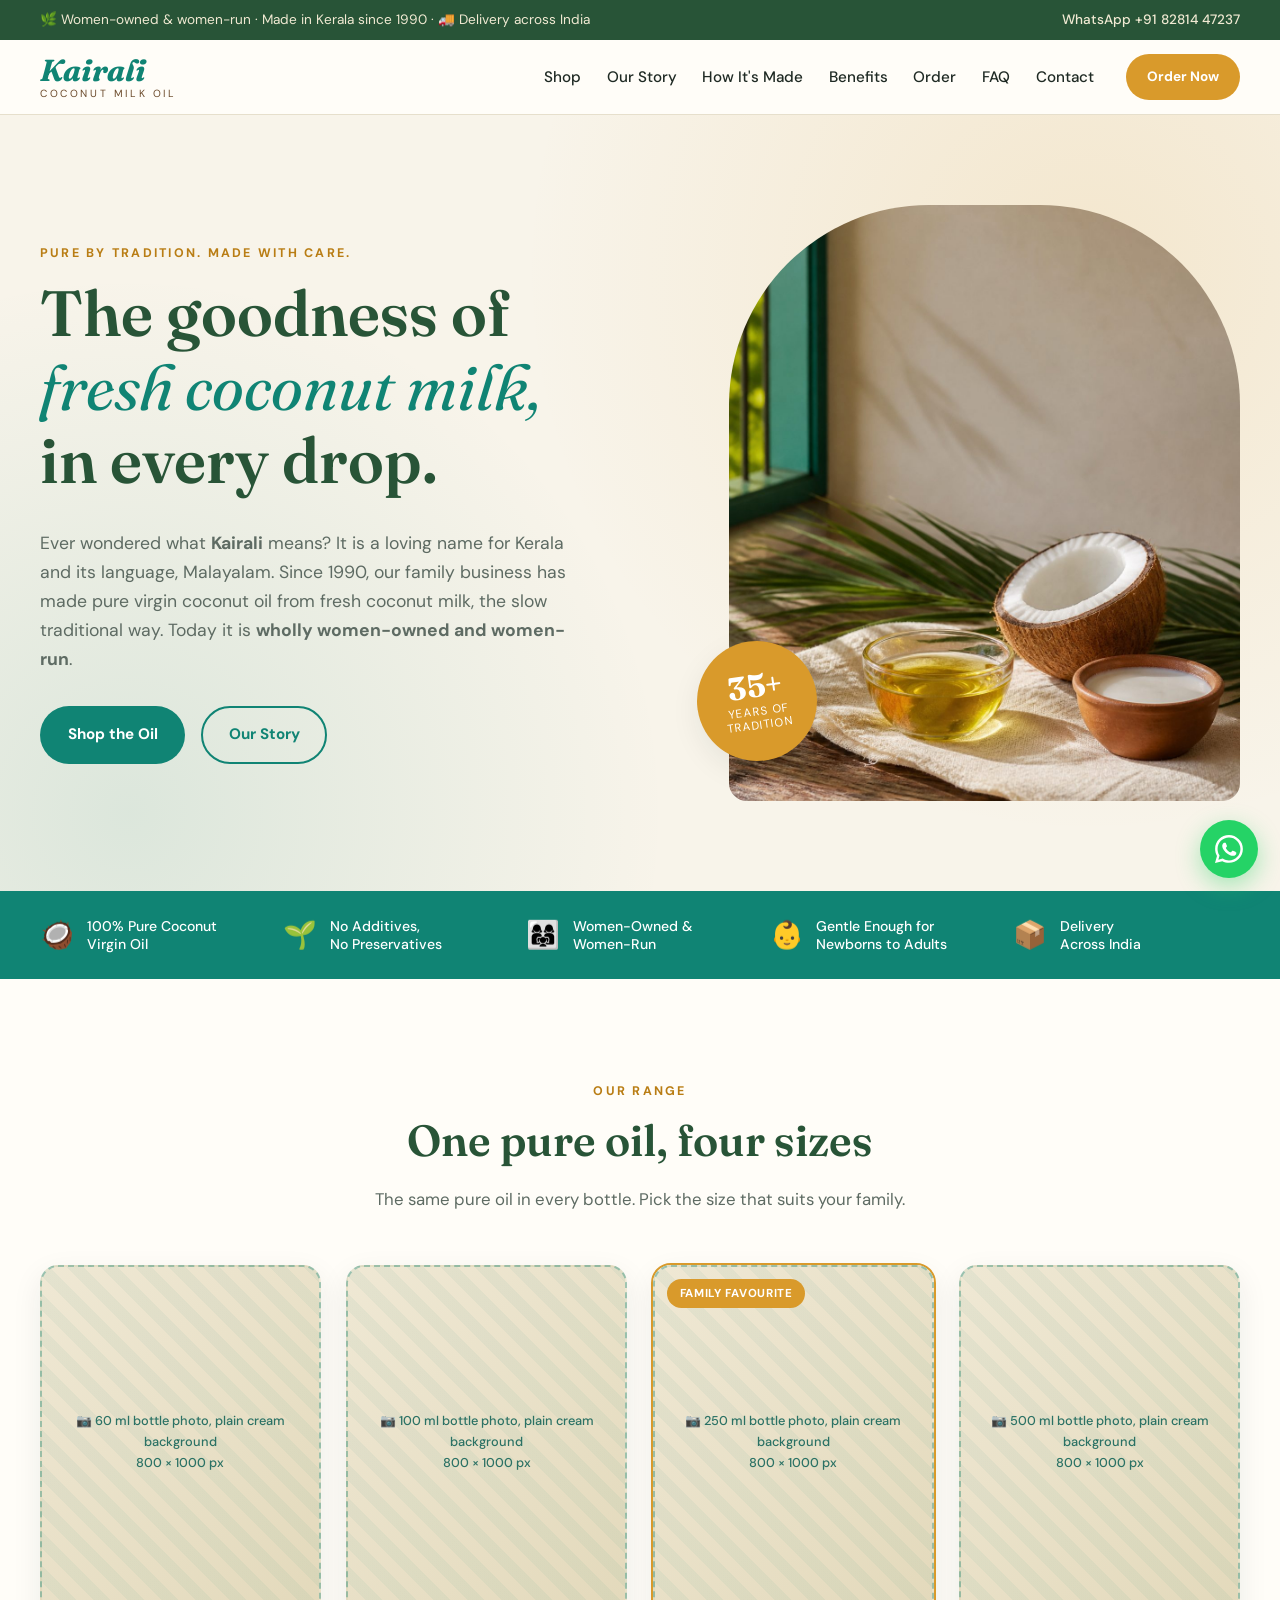
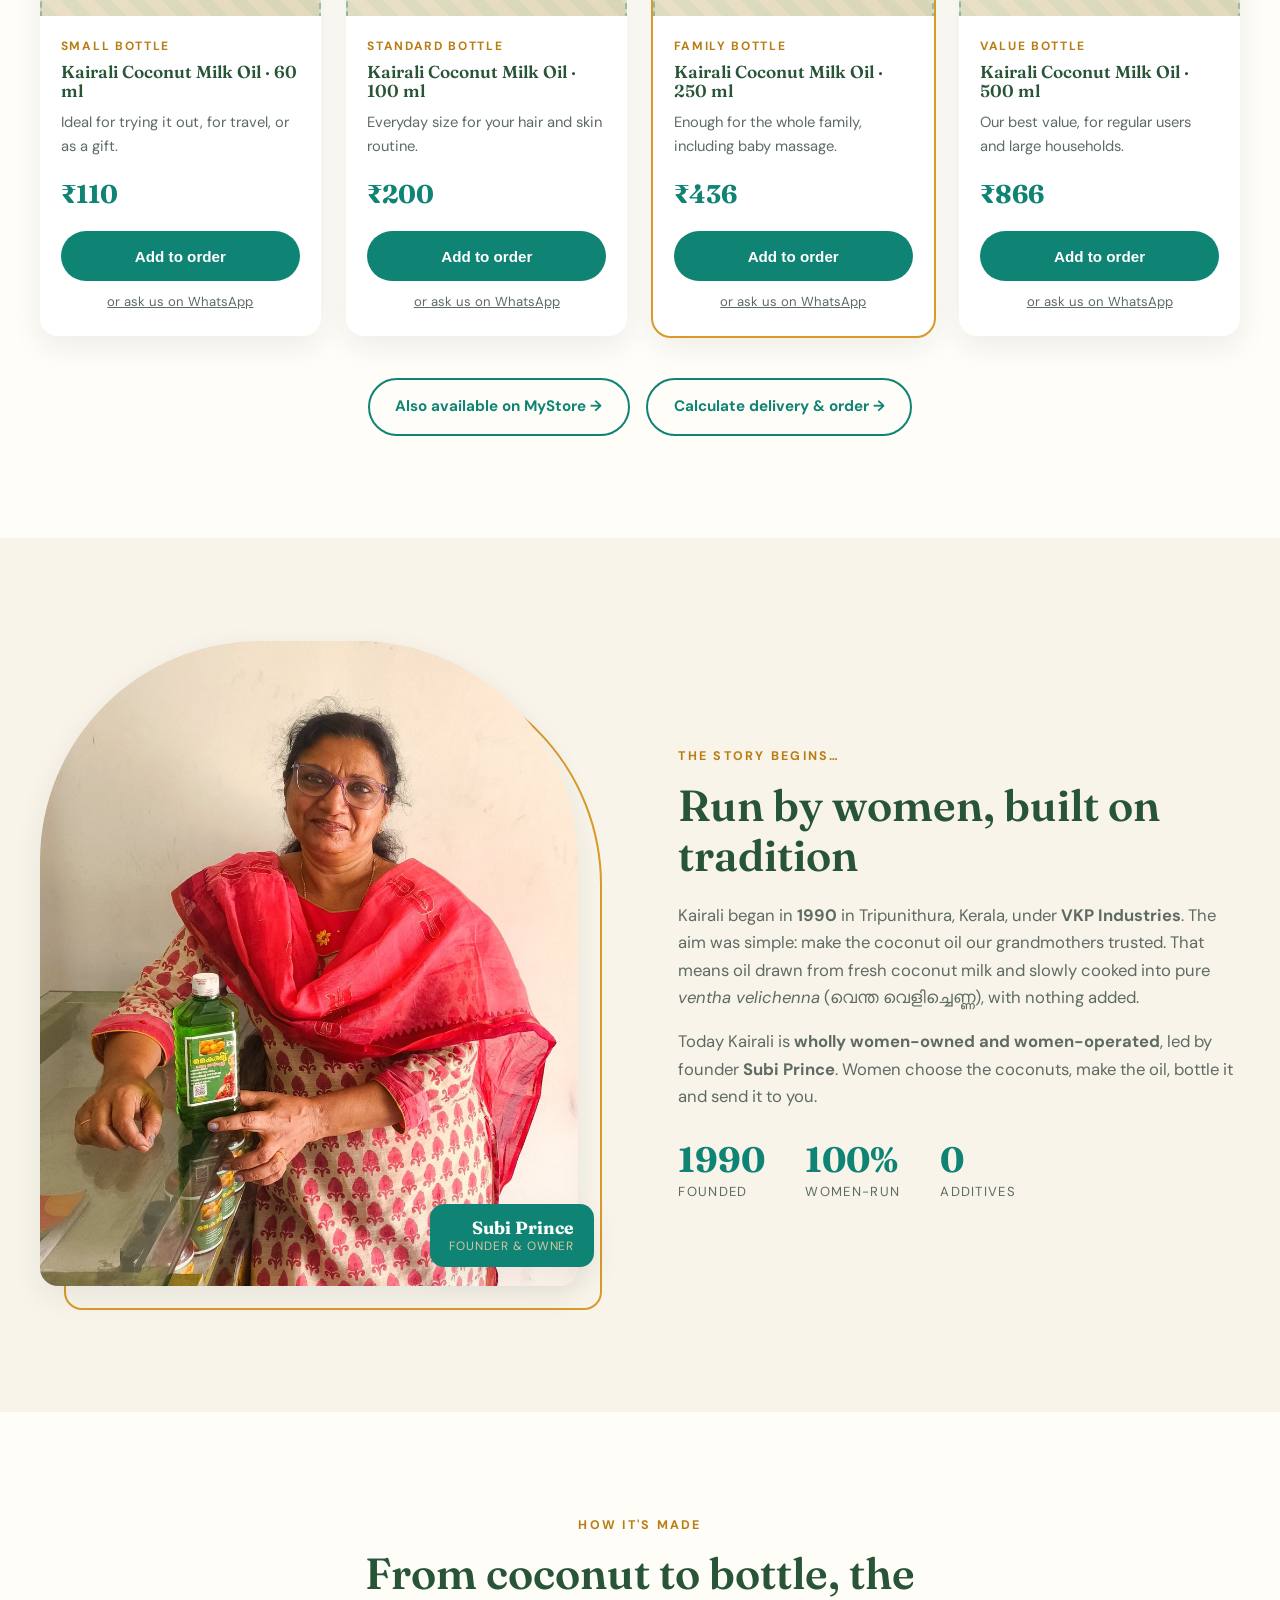
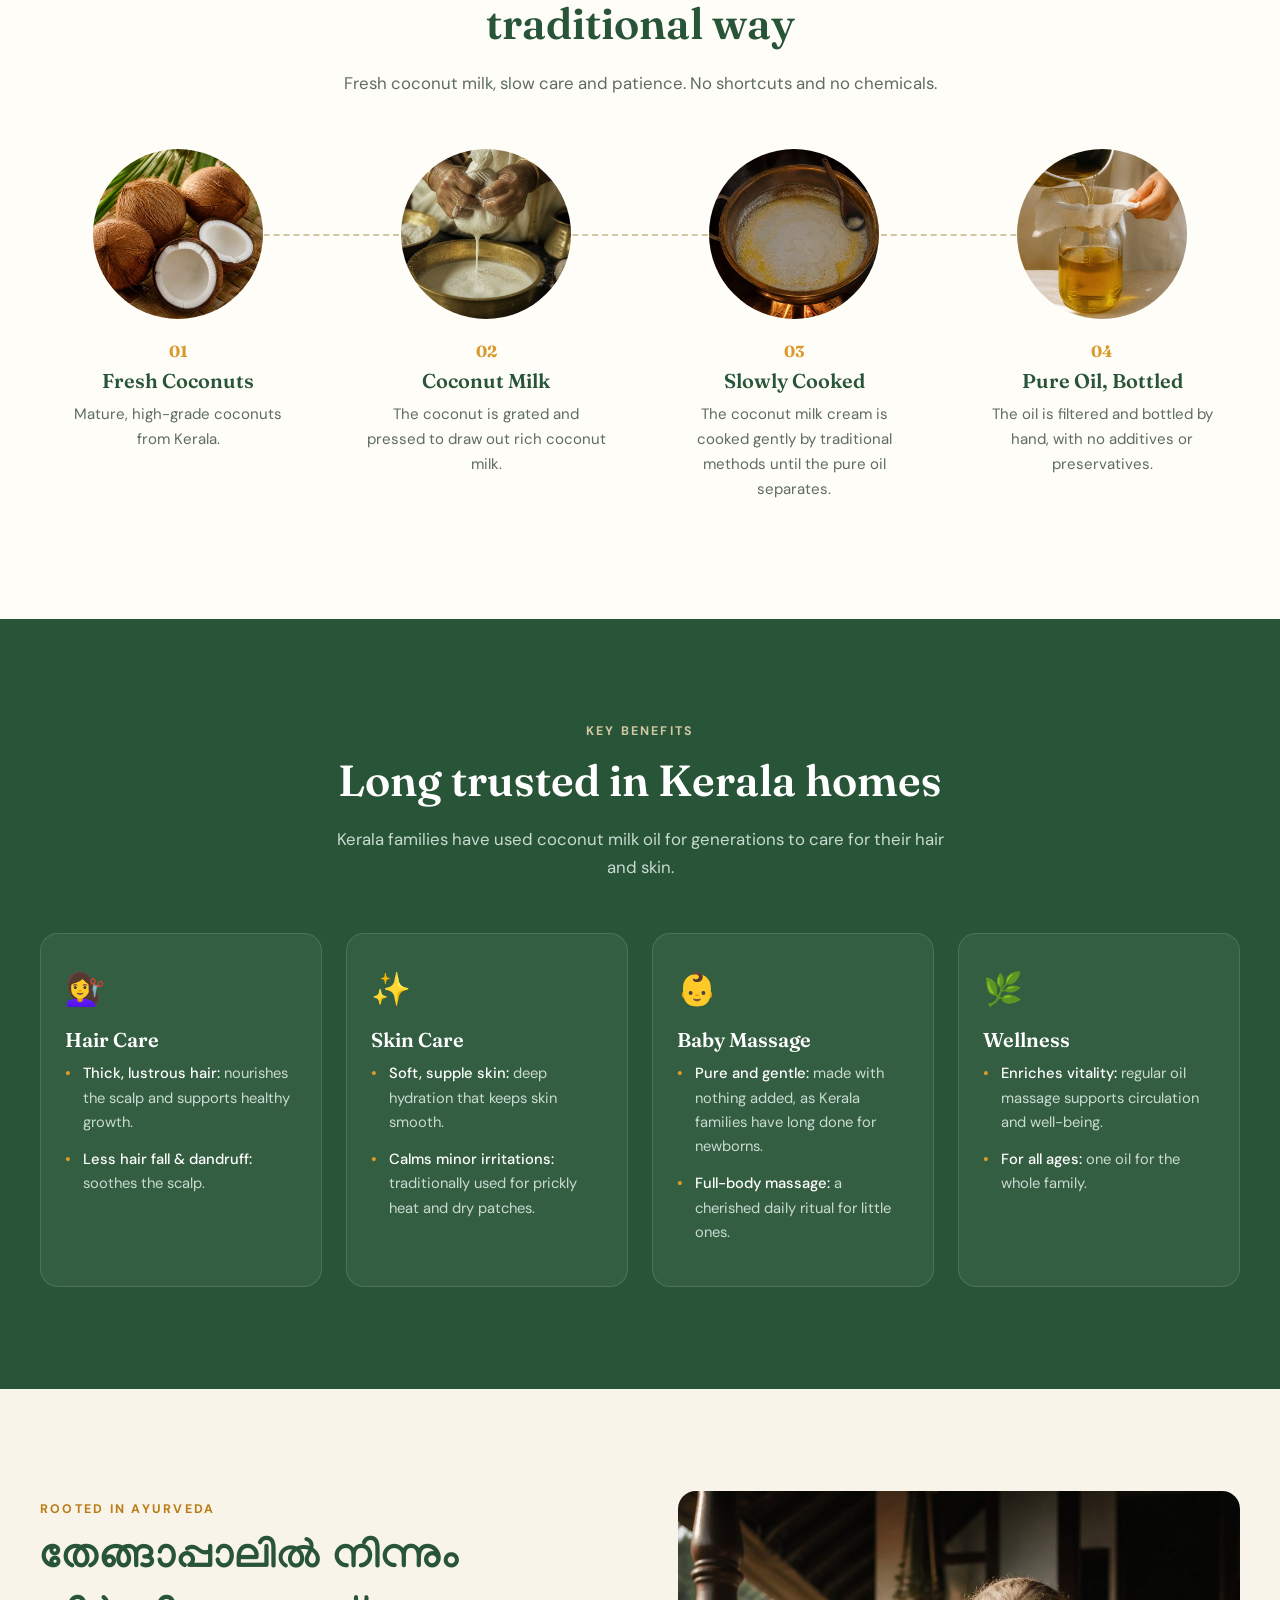
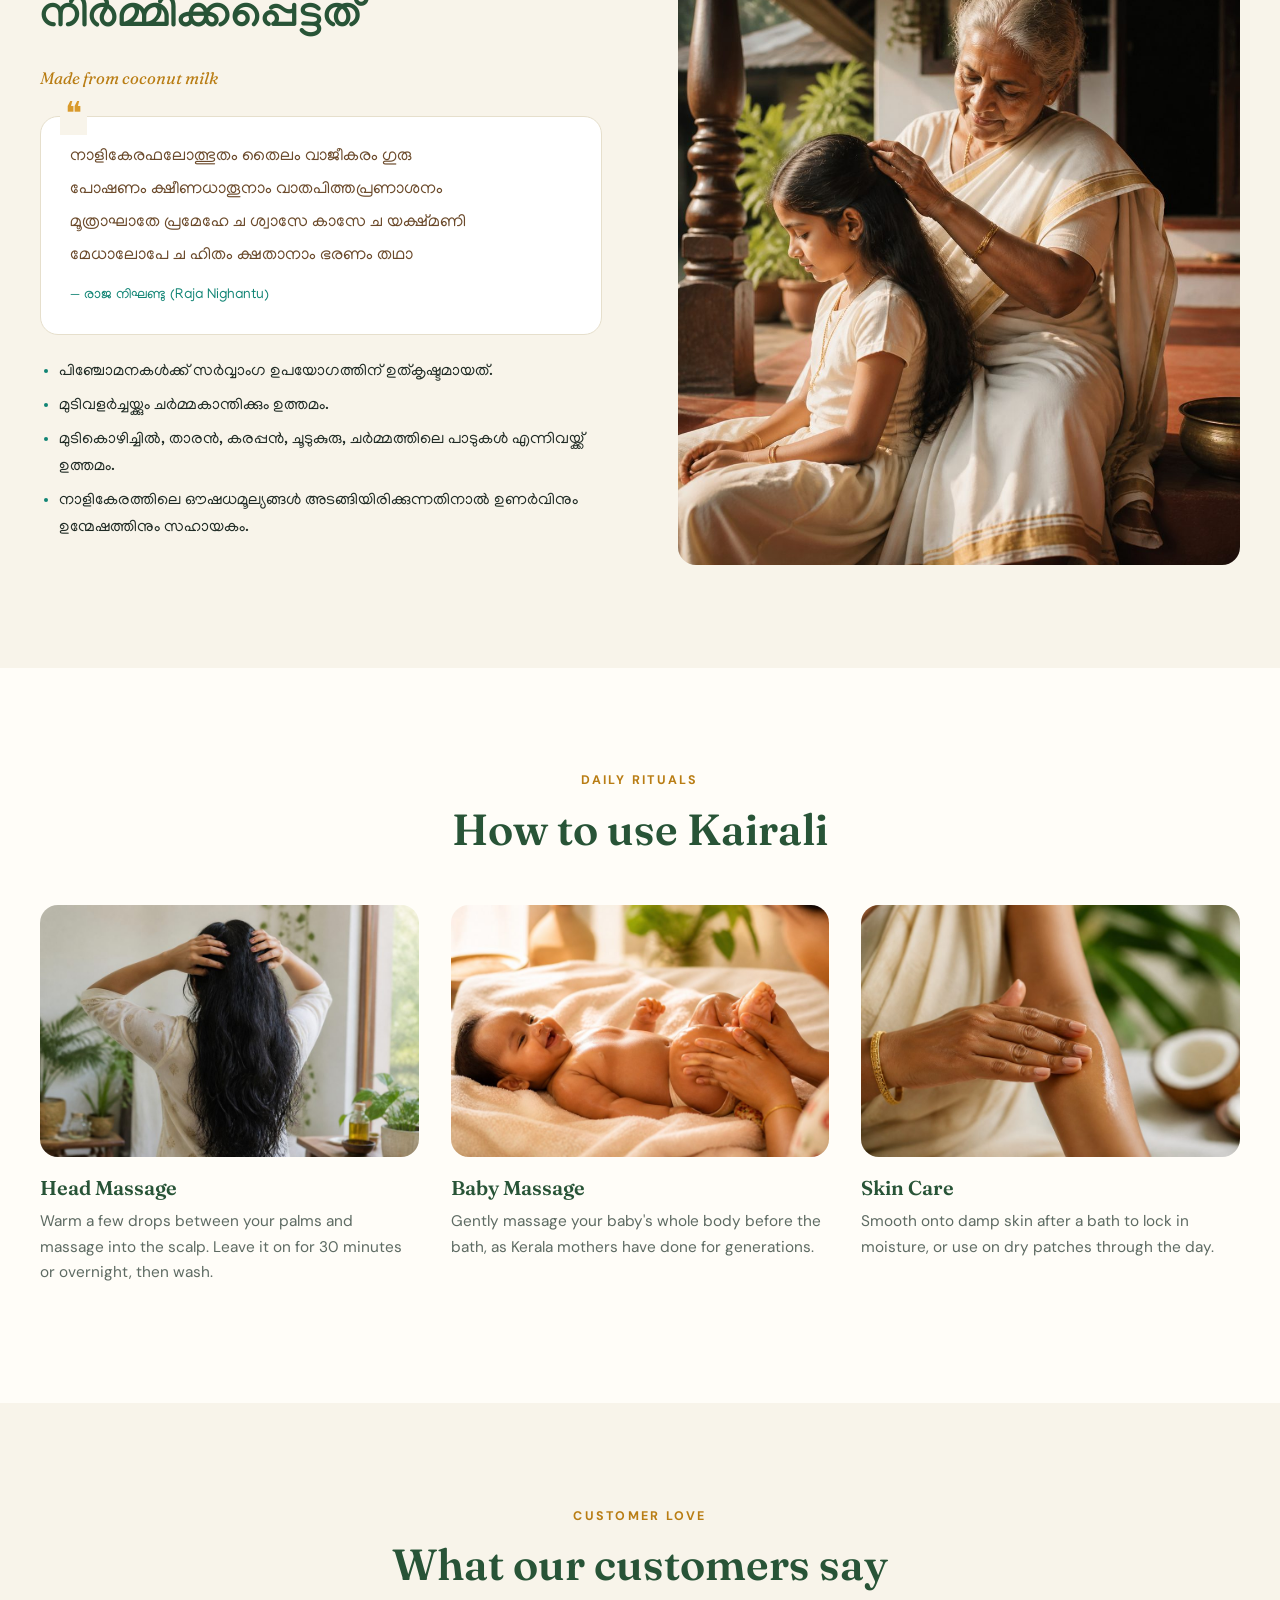
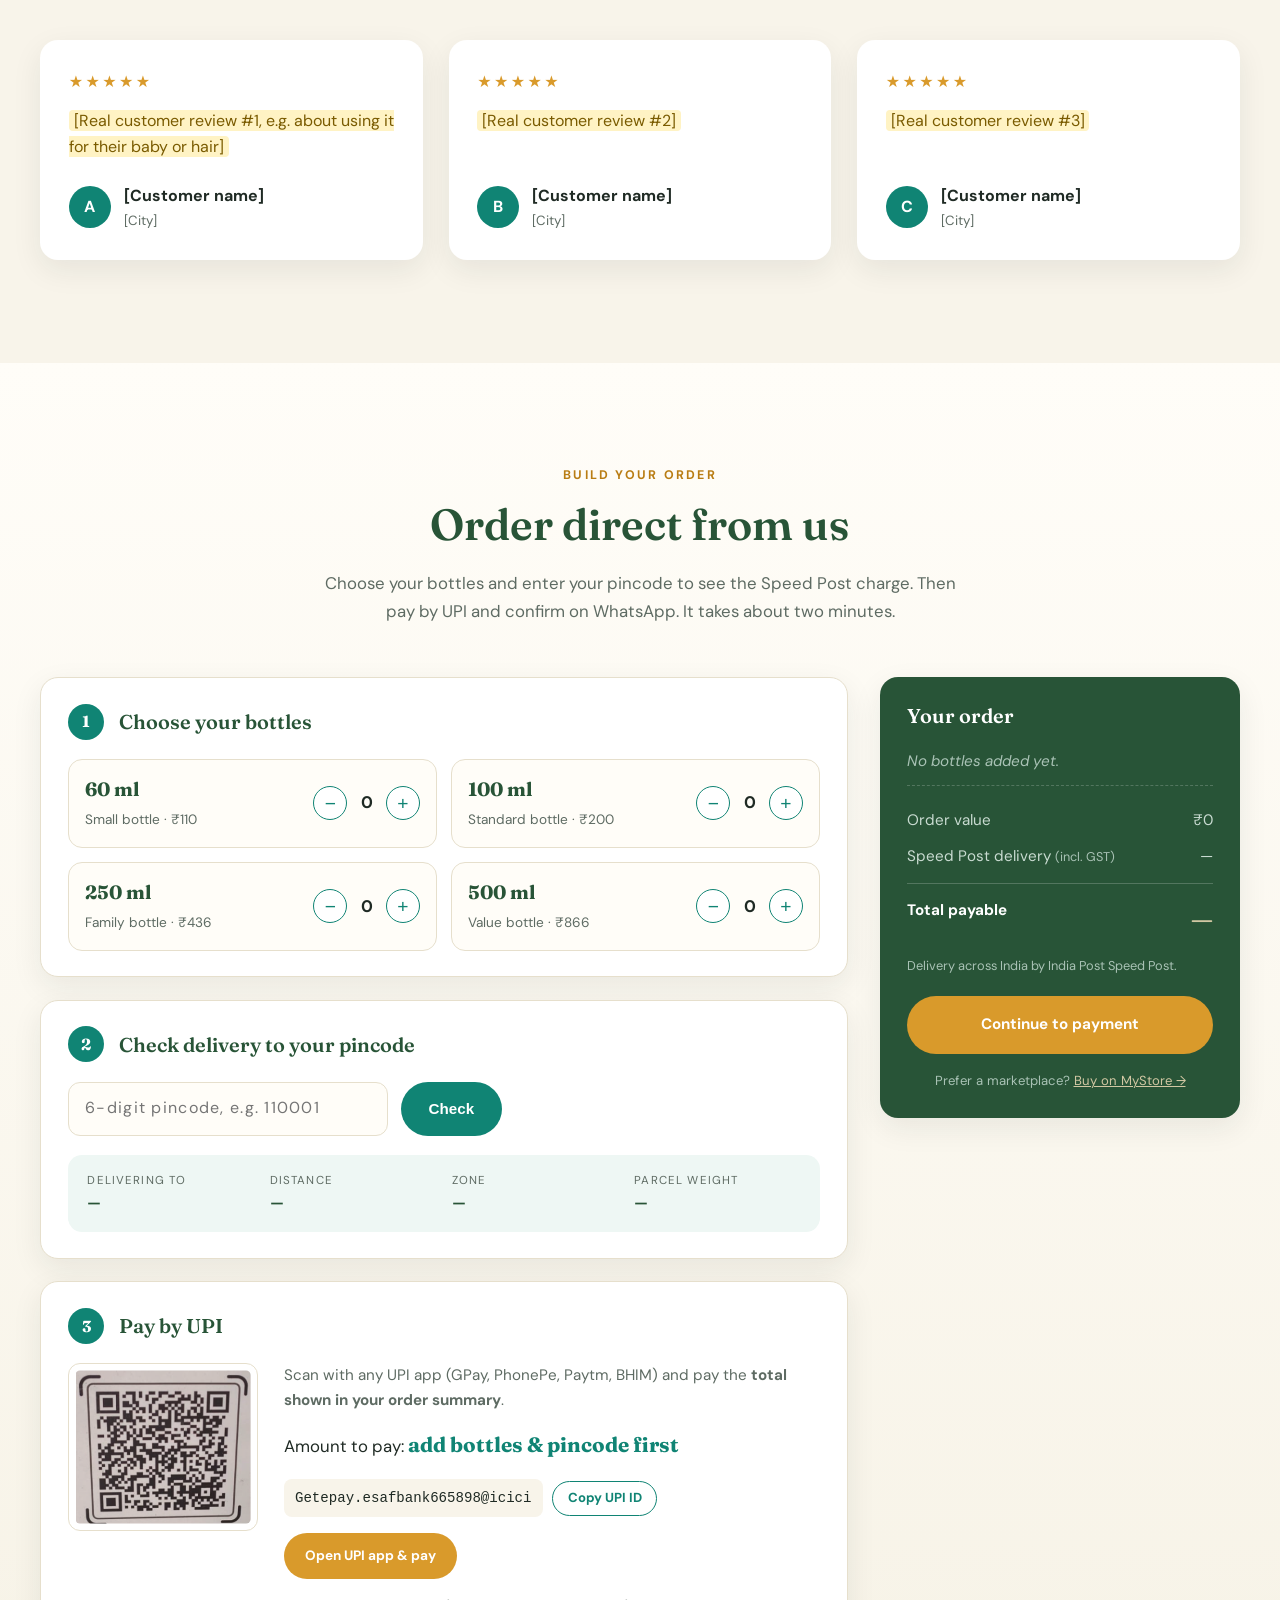
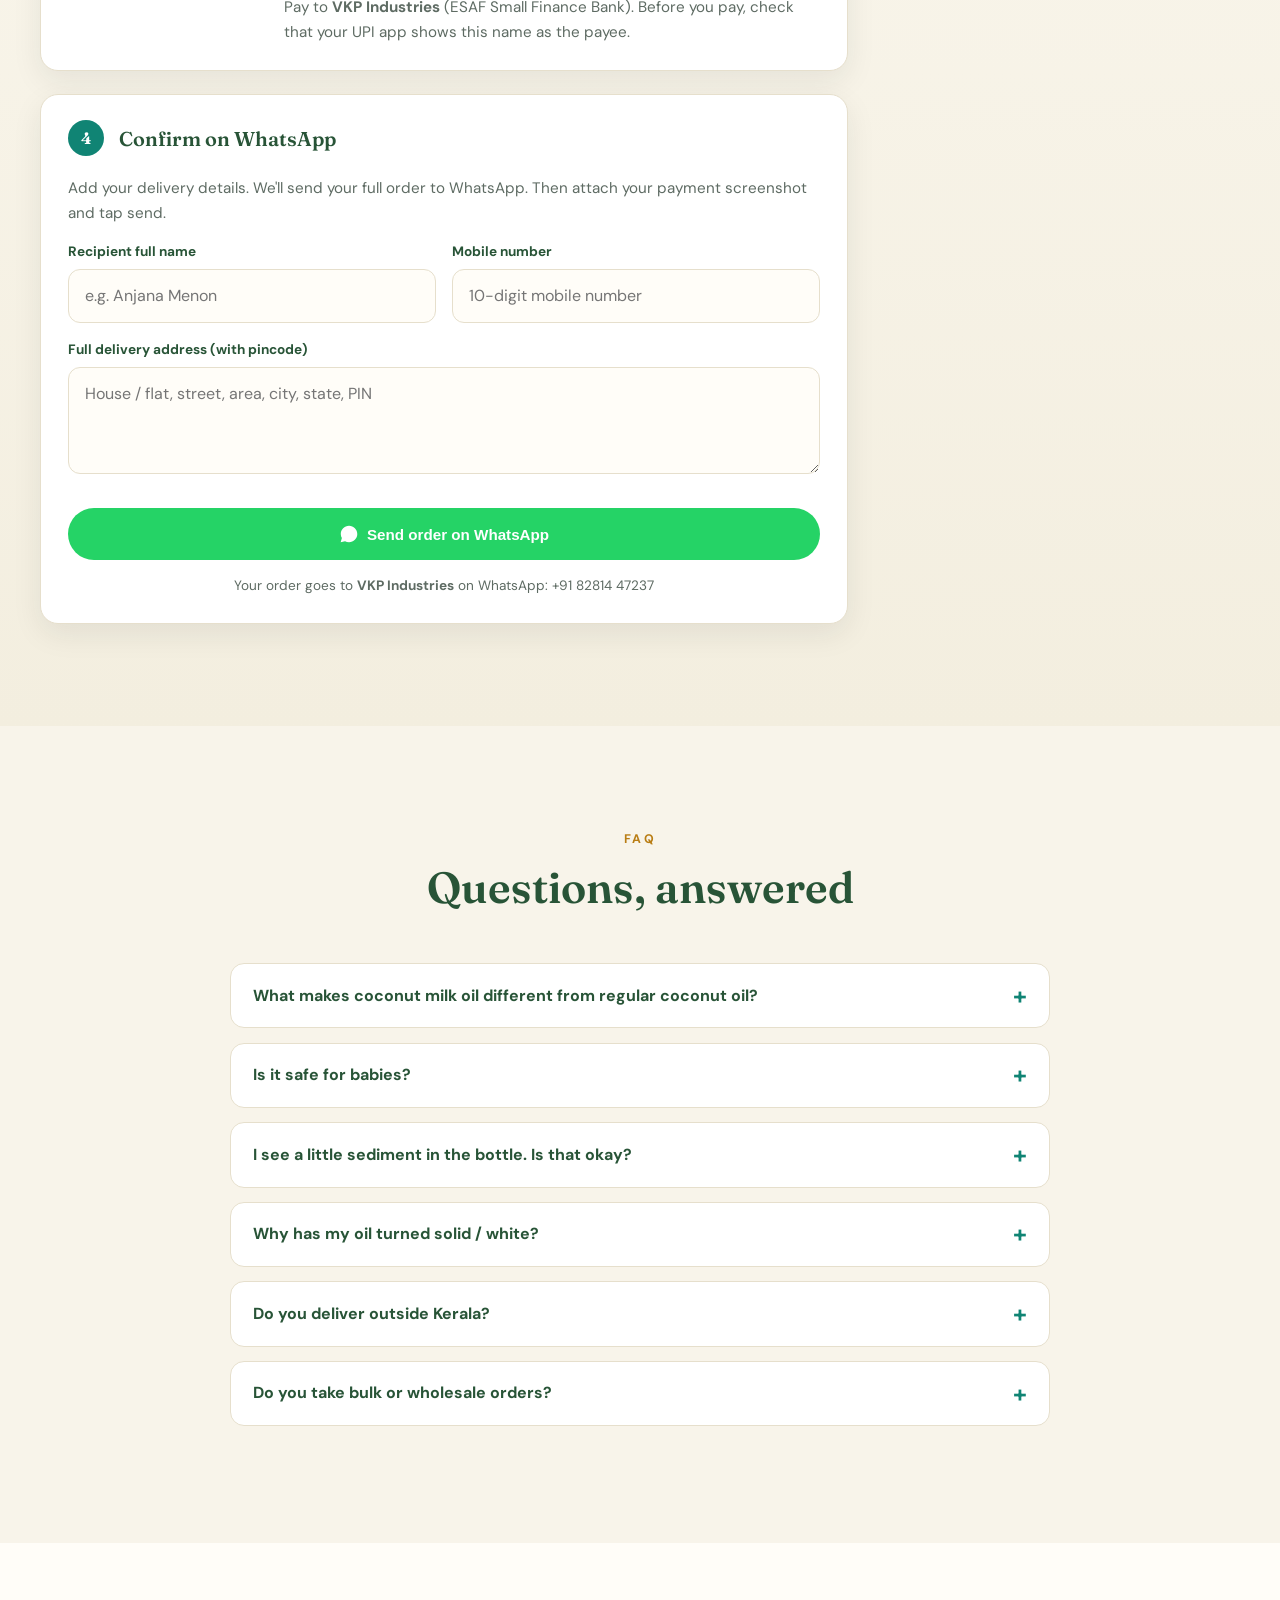
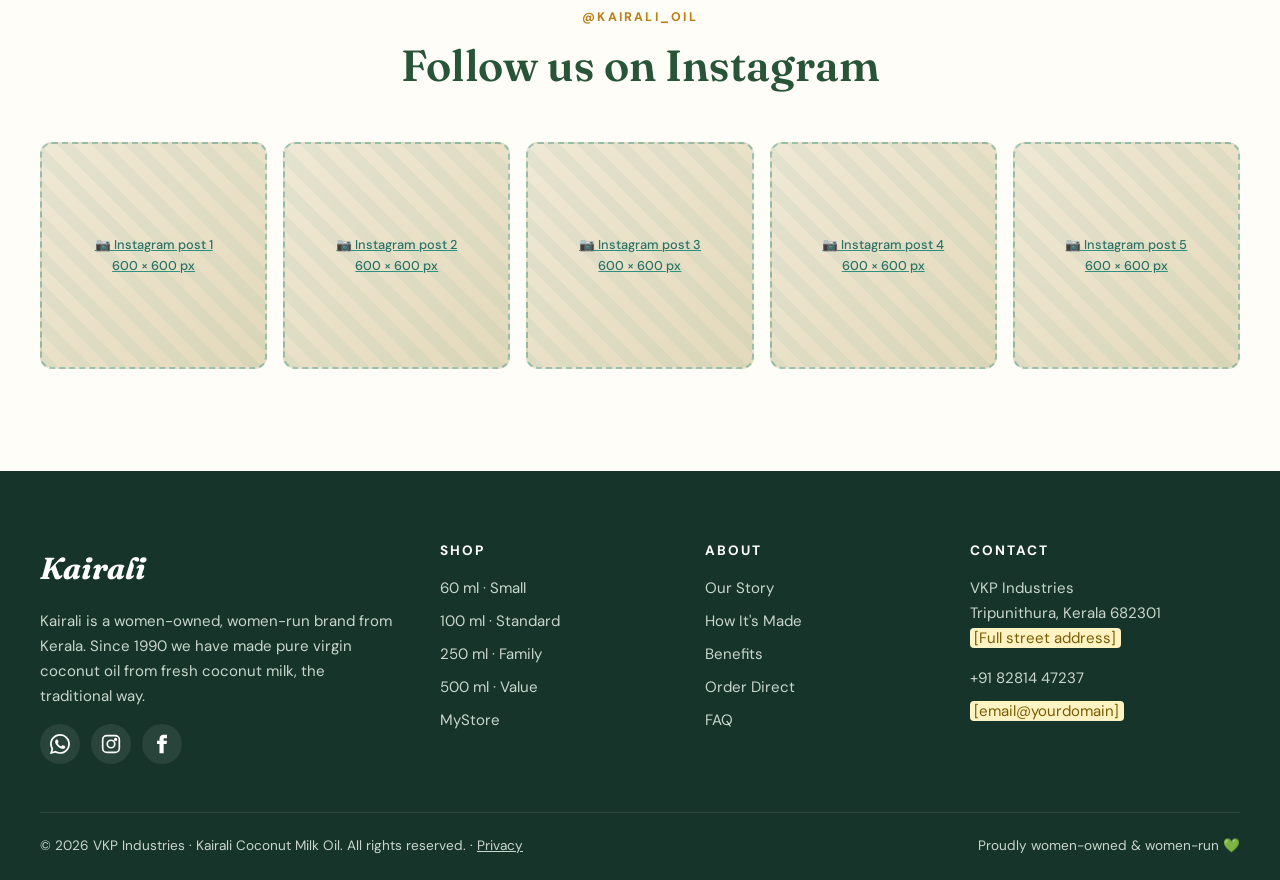
==== commit df58ac27: "Show bottle sizes in ml (60/100/250/500 ml) instead of grams Shipping weight per bottle unchanged, s" ====
--- a/index.html
+++ b/index.html
@@ -133,58 +133,58 @@
 
         <div class="products">
           <article class="product">
-            <div class="ph ph--product" data-src="assets/img/bottle-60.jpg" data-label="60 g bottle photo, plain cream background" data-size="800 × 1000"></div>
+            <div class="ph ph--product" data-src="assets/img/bottle-60.jpg" data-label="60 ml bottle photo, plain cream background" data-size="800 × 1000"></div>
             <div class="product__body">
               <p class="product__tag">Small Bottle</p>
-              <h3>Kairali Coconut Milk Oil · 60 g</h3>
+              <h3>Kairali Coconut Milk Oil · 60 ml</h3>
               <p class="product__desc">Ideal for trying it out, for travel, or as a gift.</p>
               <p class="product__price">₹110</p>
               <div class="product__actions">
                 <button type="button" class="btn btn--primary btn--block" data-add="60">Add to order</button>
-                <a class="product__quick" href="https://wa.me/918281447237?text=Hi%2C%20I%27d%20like%20to%20order%20Kairali%20Coconut%20Milk%20Oil%20-%2060%20g" target="_blank" rel="noopener">or ask us on WhatsApp</a>
+                <a class="product__quick" href="https://wa.me/918281447237?text=Hi%2C%20I%27d%20like%20to%20order%20Kairali%20Coconut%20Milk%20Oil%20-%2060%20ml" target="_blank" rel="noopener">or ask us on WhatsApp</a>
               </div>
             </div>
           </article>
 
           <article class="product">
-            <div class="ph ph--product" data-src="assets/img/bottle-100.jpg" data-label="100 g bottle photo, plain cream background" data-size="800 × 1000"></div>
+            <div class="ph ph--product" data-src="assets/img/bottle-100.jpg" data-label="100 ml bottle photo, plain cream background" data-size="800 × 1000"></div>
             <div class="product__body">
               <p class="product__tag">Standard Bottle</p>
-              <h3>Kairali Coconut Milk Oil · 100 g</h3>
+              <h3>Kairali Coconut Milk Oil · 100 ml</h3>
               <p class="product__desc">Everyday size for your hair and skin routine.</p>
               <p class="product__price">₹200</p>
               <div class="product__actions">
                 <button type="button" class="btn btn--primary btn--block" data-add="100">Add to order</button>
-                <a class="product__quick" href="https://wa.me/918281447237?text=Hi%2C%20I%27d%20like%20to%20order%20Kairali%20Coconut%20Milk%20Oil%20-%20100%20g" target="_blank" rel="noopener">or ask us on WhatsApp</a>
+                <a class="product__quick" href="https://wa.me/918281447237?text=Hi%2C%20I%27d%20like%20to%20order%20Kairali%20Coconut%20Milk%20Oil%20-%20100%20ml" target="_blank" rel="noopener">or ask us on WhatsApp</a>
               </div>
             </div>
           </article>
 
           <article class="product product--featured">
             <span class="product__ribbon">Family Favourite</span>
-            <div class="ph ph--product" data-src="assets/img/bottle-250.jpg" data-label="250 g bottle photo, plain cream background" data-size="800 × 1000"></div>
+            <div class="ph ph--product" data-src="assets/img/bottle-250.jpg" data-label="250 ml bottle photo, plain cream background" data-size="800 × 1000"></div>
             <div class="product__body">
               <p class="product__tag">Family Bottle</p>
-              <h3>Kairali Coconut Milk Oil · 250 g</h3>
+              <h3>Kairali Coconut Milk Oil · 250 ml</h3>
               <p class="product__desc">Enough for the whole family, including baby massage.</p>
               <p class="product__price">₹436</p>
               <div class="product__actions">
                 <button type="button" class="btn btn--primary btn--block" data-add="250">Add to order</button>
-                <a class="product__quick" href="https://wa.me/918281447237?text=Hi%2C%20I%27d%20like%20to%20order%20Kairali%20Coconut%20Milk%20Oil%20-%20250%20g" target="_blank" rel="noopener">or ask us on WhatsApp</a>
+                <a class="product__quick" href="https://wa.me/918281447237?text=Hi%2C%20I%27d%20like%20to%20order%20Kairali%20Coconut%20Milk%20Oil%20-%20250%20ml" target="_blank" rel="noopener">or ask us on WhatsApp</a>
               </div>
             </div>
           </article>
 
           <article class="product">
-            <div class="ph ph--product" data-src="assets/img/bottle-500.jpg" data-label="500 g bottle photo, plain cream background" data-size="800 × 1000"></div>
+            <div class="ph ph--product" data-src="assets/img/bottle-500.jpg" data-label="500 ml bottle photo, plain cream background" data-size="800 × 1000"></div>
             <div class="product__body">
               <p class="product__tag">Value Bottle</p>
-              <h3>Kairali Coconut Milk Oil · 500 g</h3>
+              <h3>Kairali Coconut Milk Oil · 500 ml</h3>
               <p class="product__desc">Our best value, for regular users and large households.</p>
               <p class="product__price">₹866</p>
               <div class="product__actions">
                 <button type="button" class="btn btn--primary btn--block" data-add="500">Add to order</button>
-                <a class="product__quick" href="https://wa.me/918281447237?text=Hi%2C%20I%27d%20like%20to%20order%20Kairali%20Coconut%20Milk%20Oil%20-%20500%20g" target="_blank" rel="noopener">or ask us on WhatsApp</a>
+                <a class="product__quick" href="https://wa.me/918281447237?text=Hi%2C%20I%27d%20like%20to%20order%20Kairali%20Coconut%20Milk%20Oil%20-%20500%20ml" target="_blank" rel="noopener">or ask us on WhatsApp</a>
               </div>
             </div>
           </article>
@@ -563,10 +563,10 @@
       </div>
       <div>
         <h4>Shop</h4>
-        <a href="#shop">60 g · Small</a>
-        <a href="#shop">100 g · Standard</a>
-        <a href="#shop">250 g · Family</a>
-        <a href="#shop">500 g · Value</a>
+        <a href="#shop">60 ml · Small</a>
+        <a href="#shop">100 ml · Standard</a>
+        <a href="#shop">250 ml · Family</a>
+        <a href="#shop">500 ml · Value</a>
         <a href="https://www.mystore.in/en/product/kairali-coconut-milk-oil-1" target="_blank" rel="noopener">MyStore</a>
       </div>
       <div>
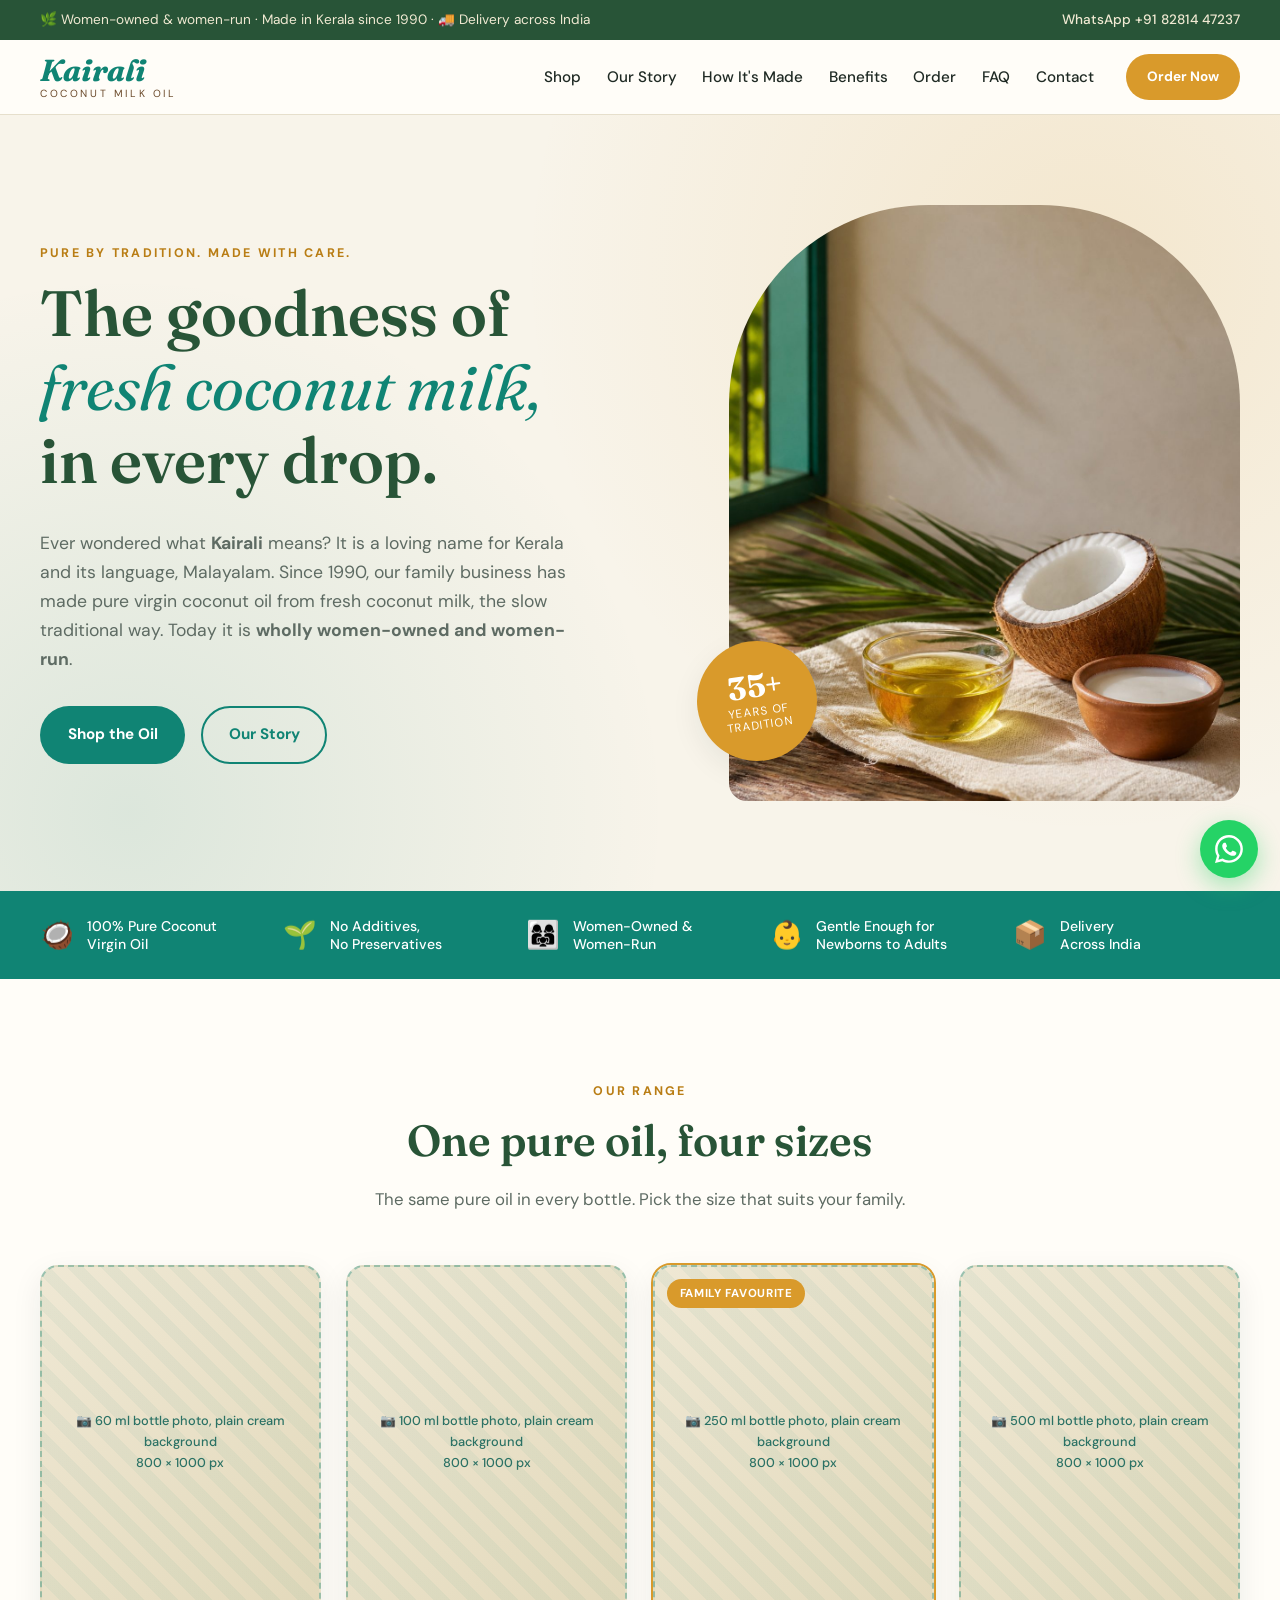
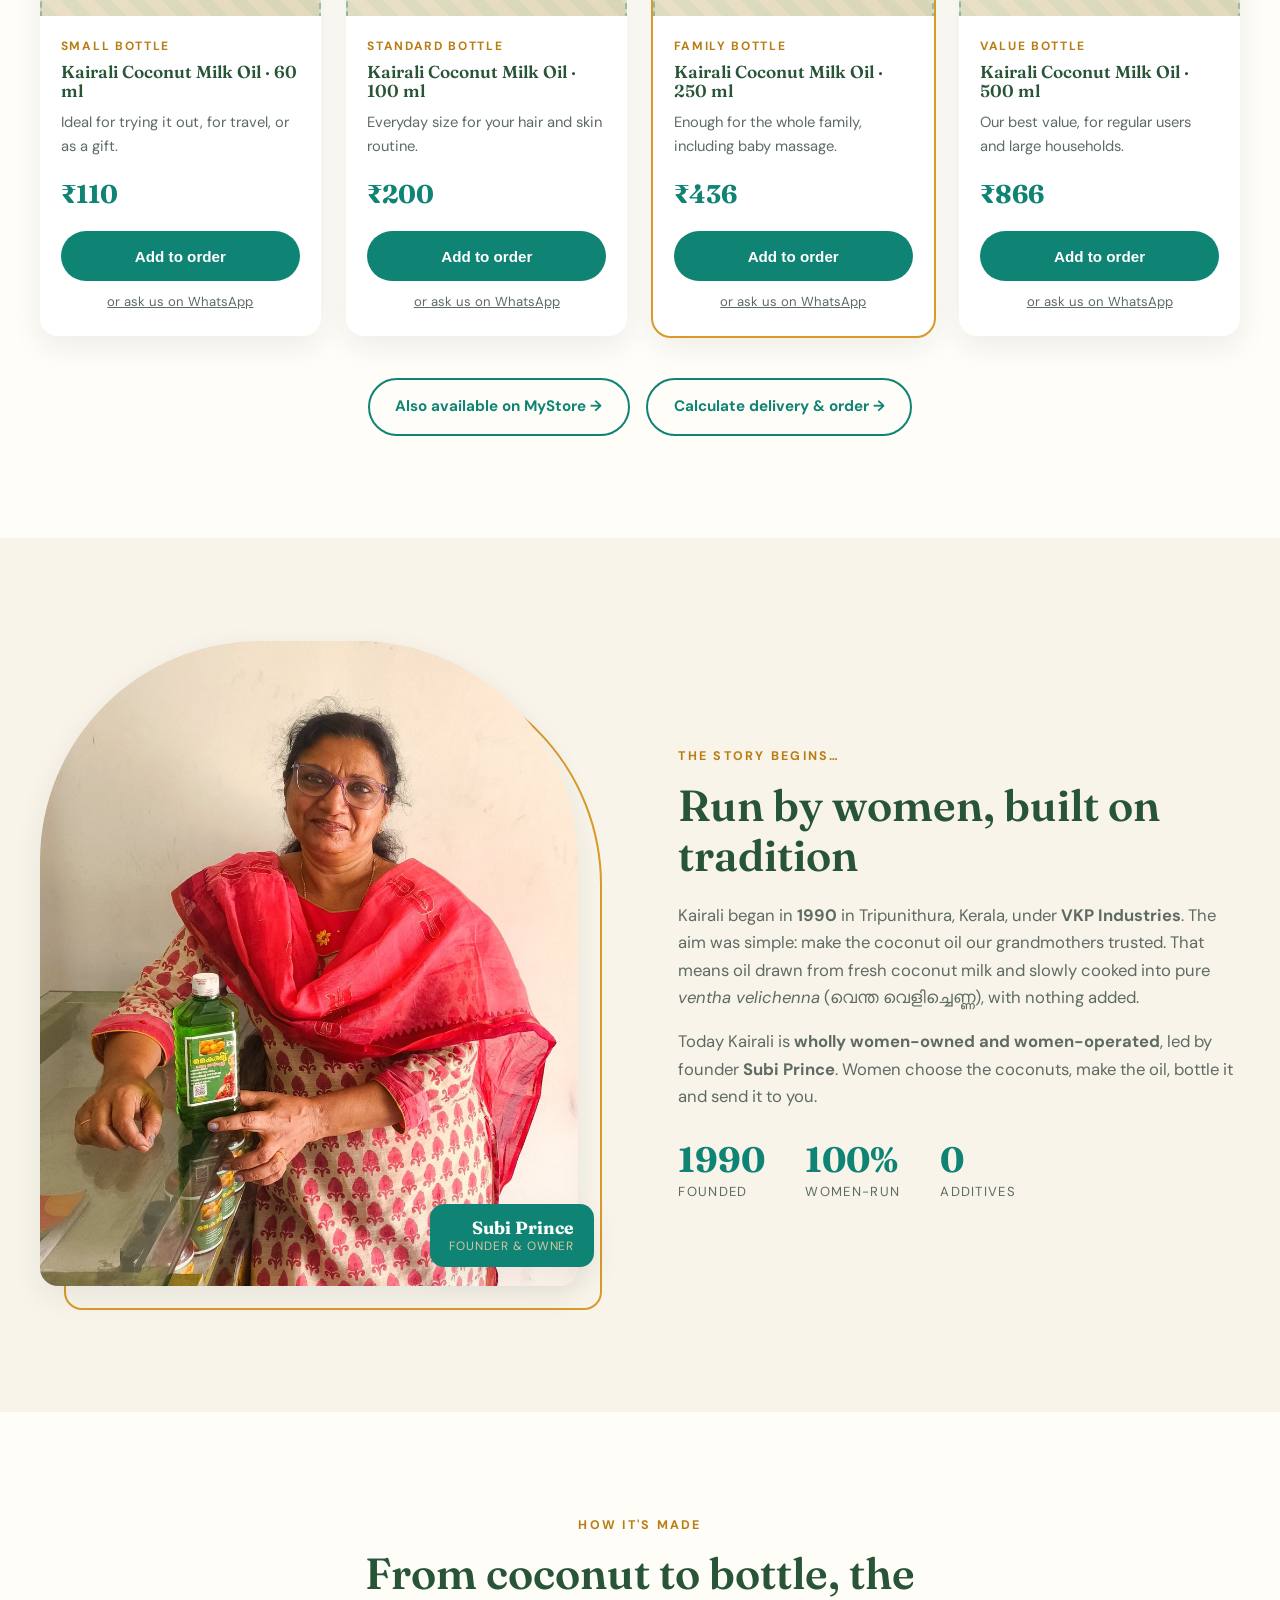
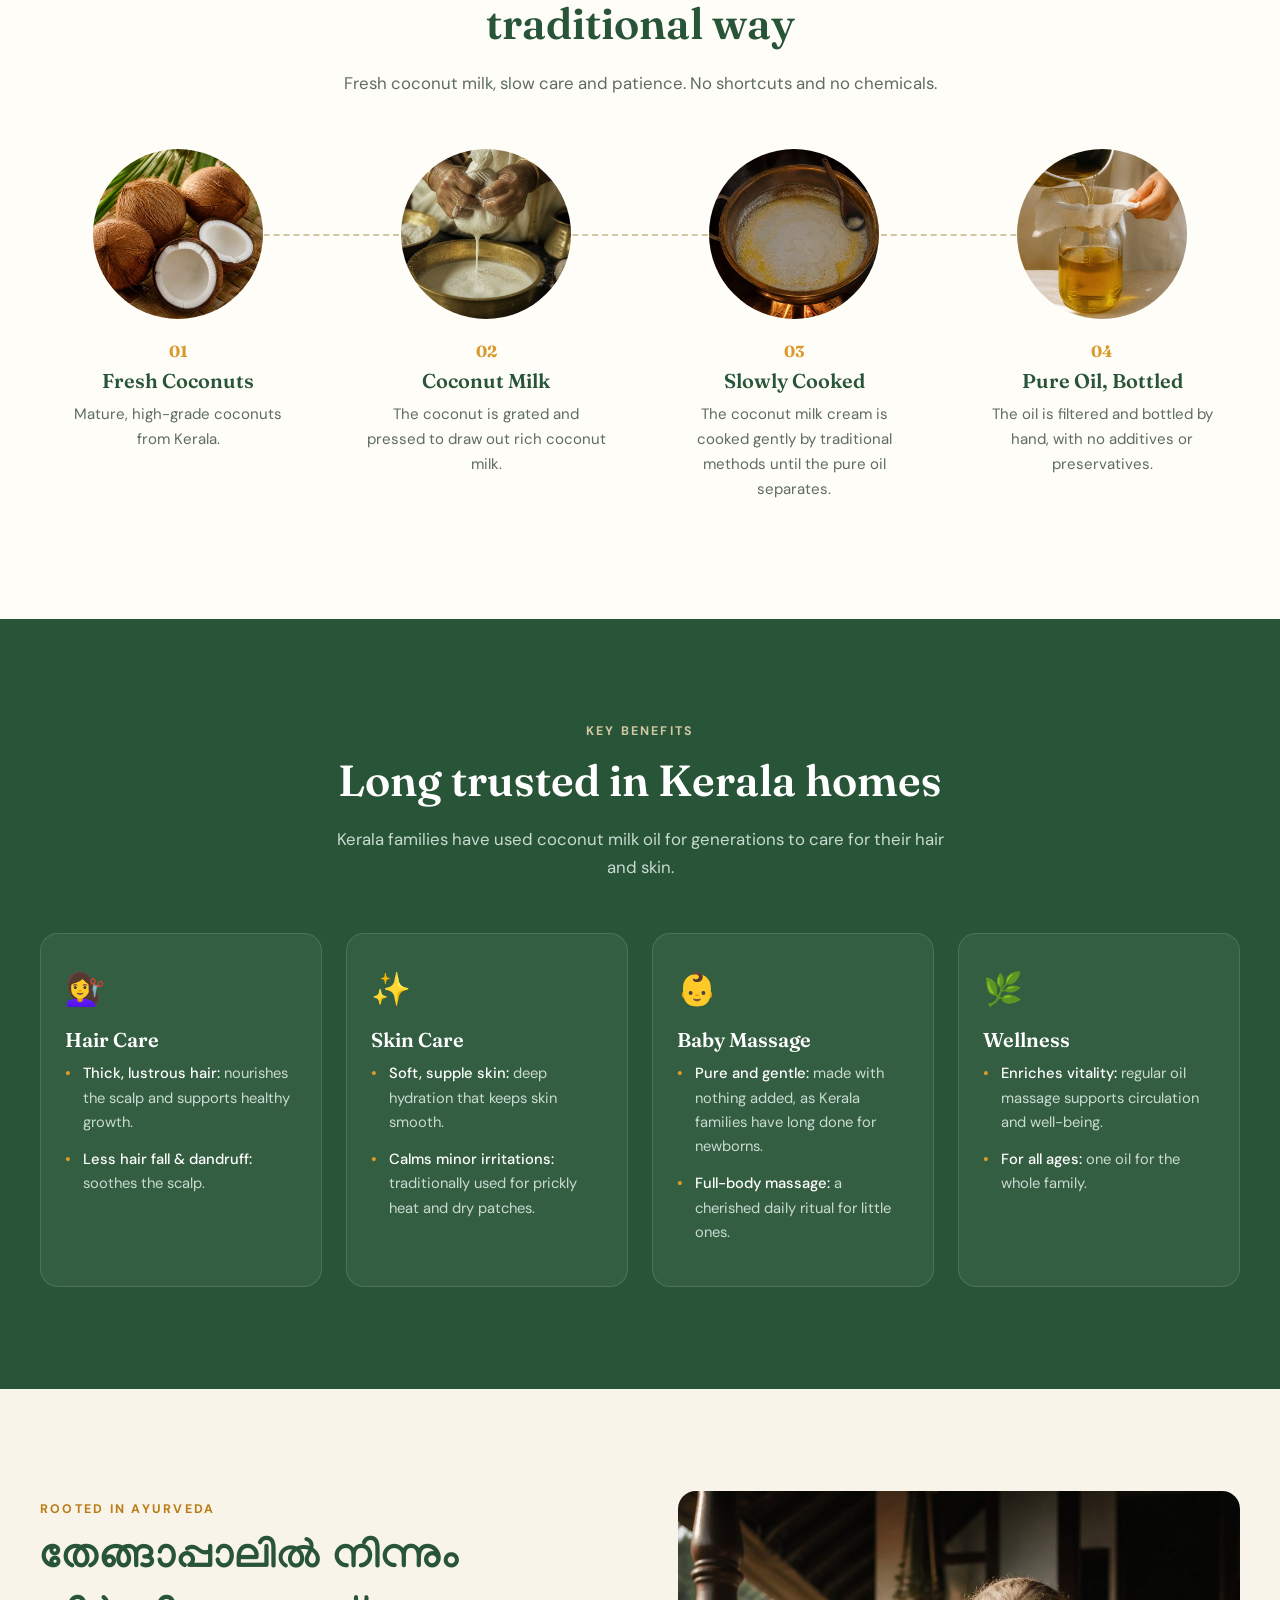
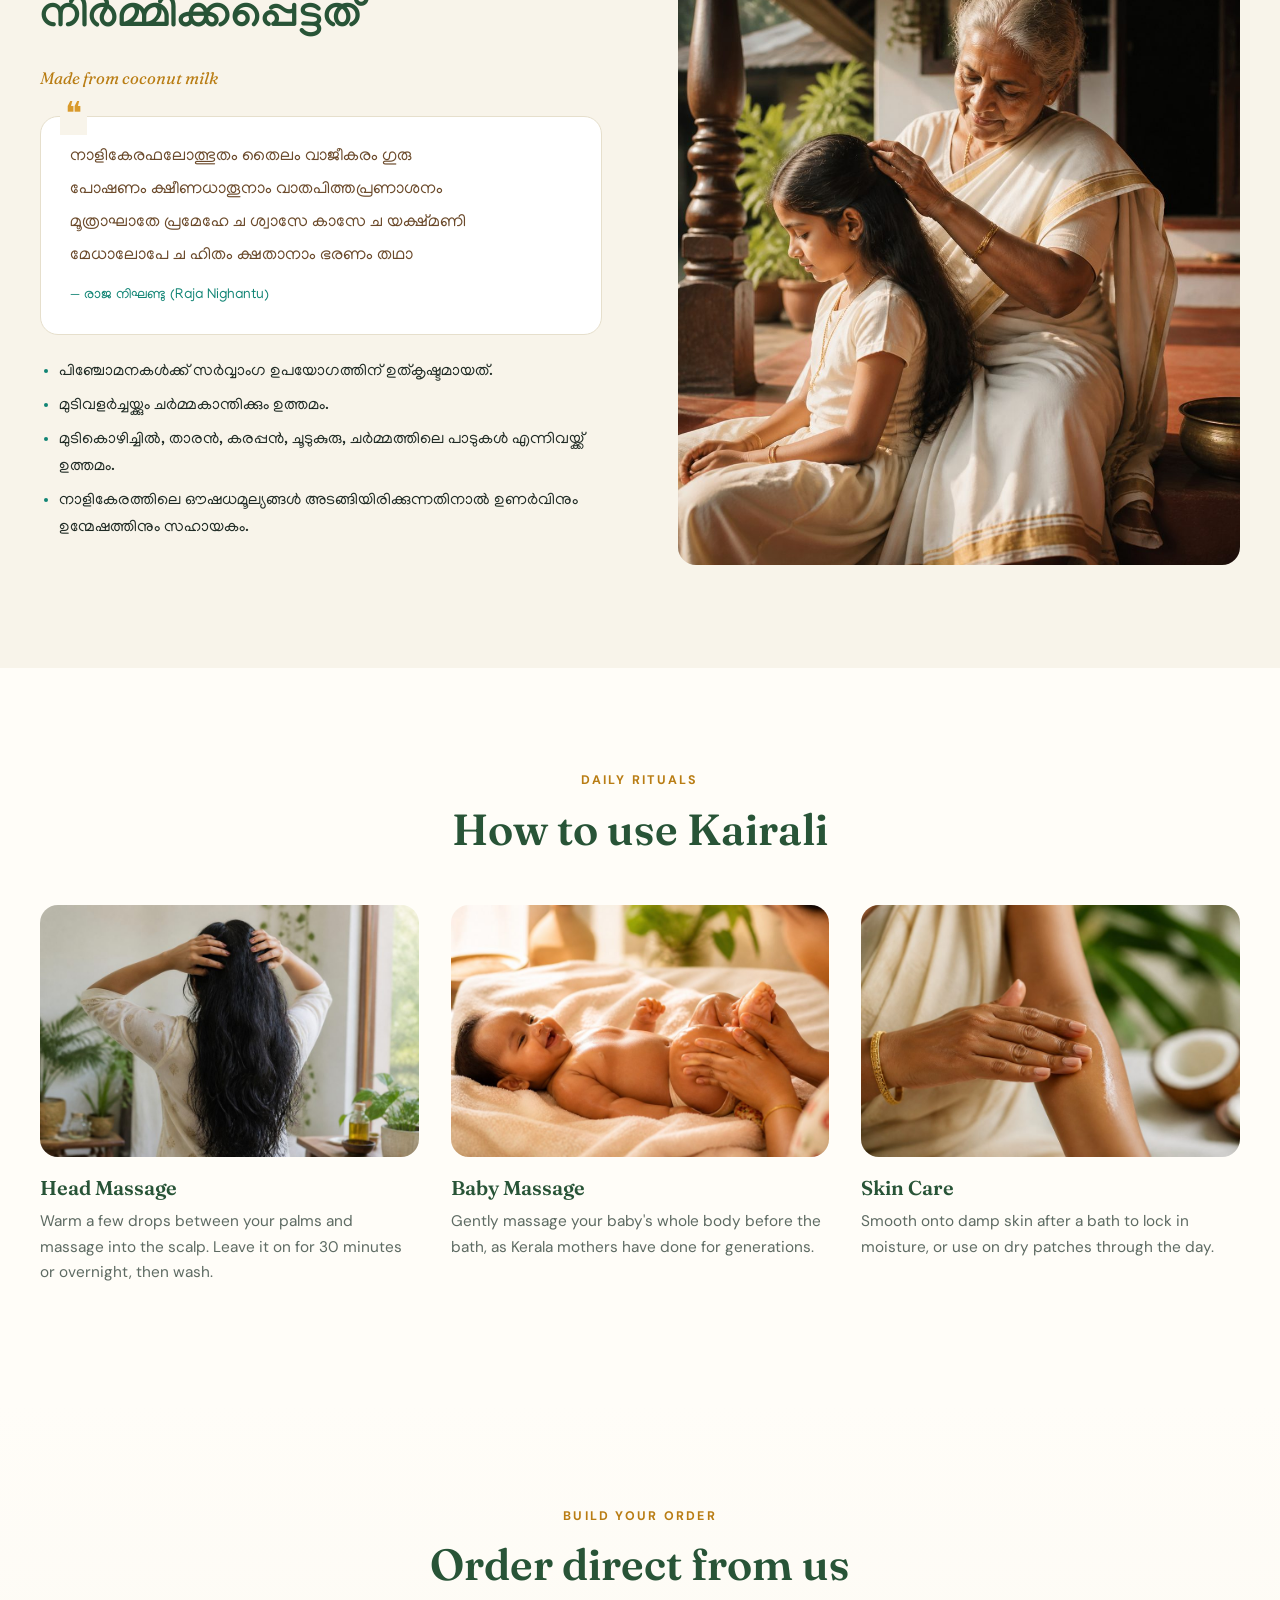
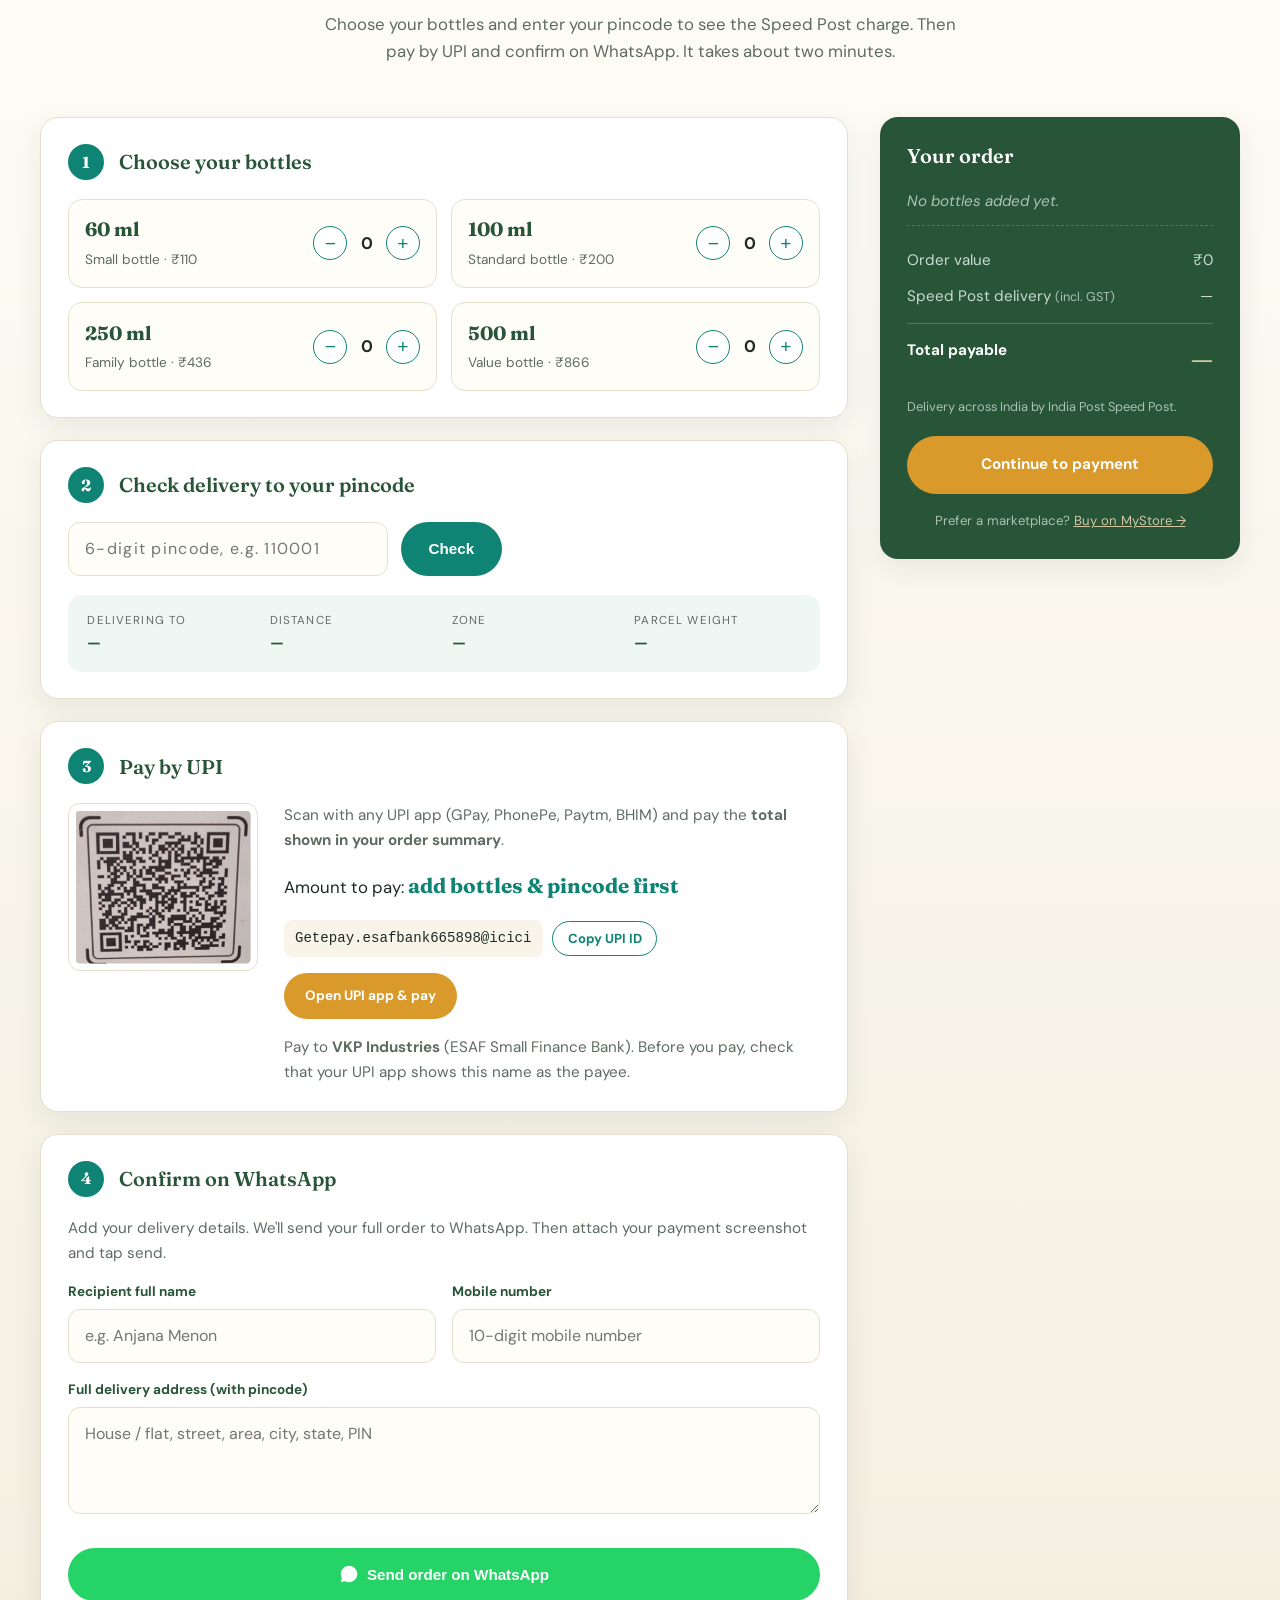
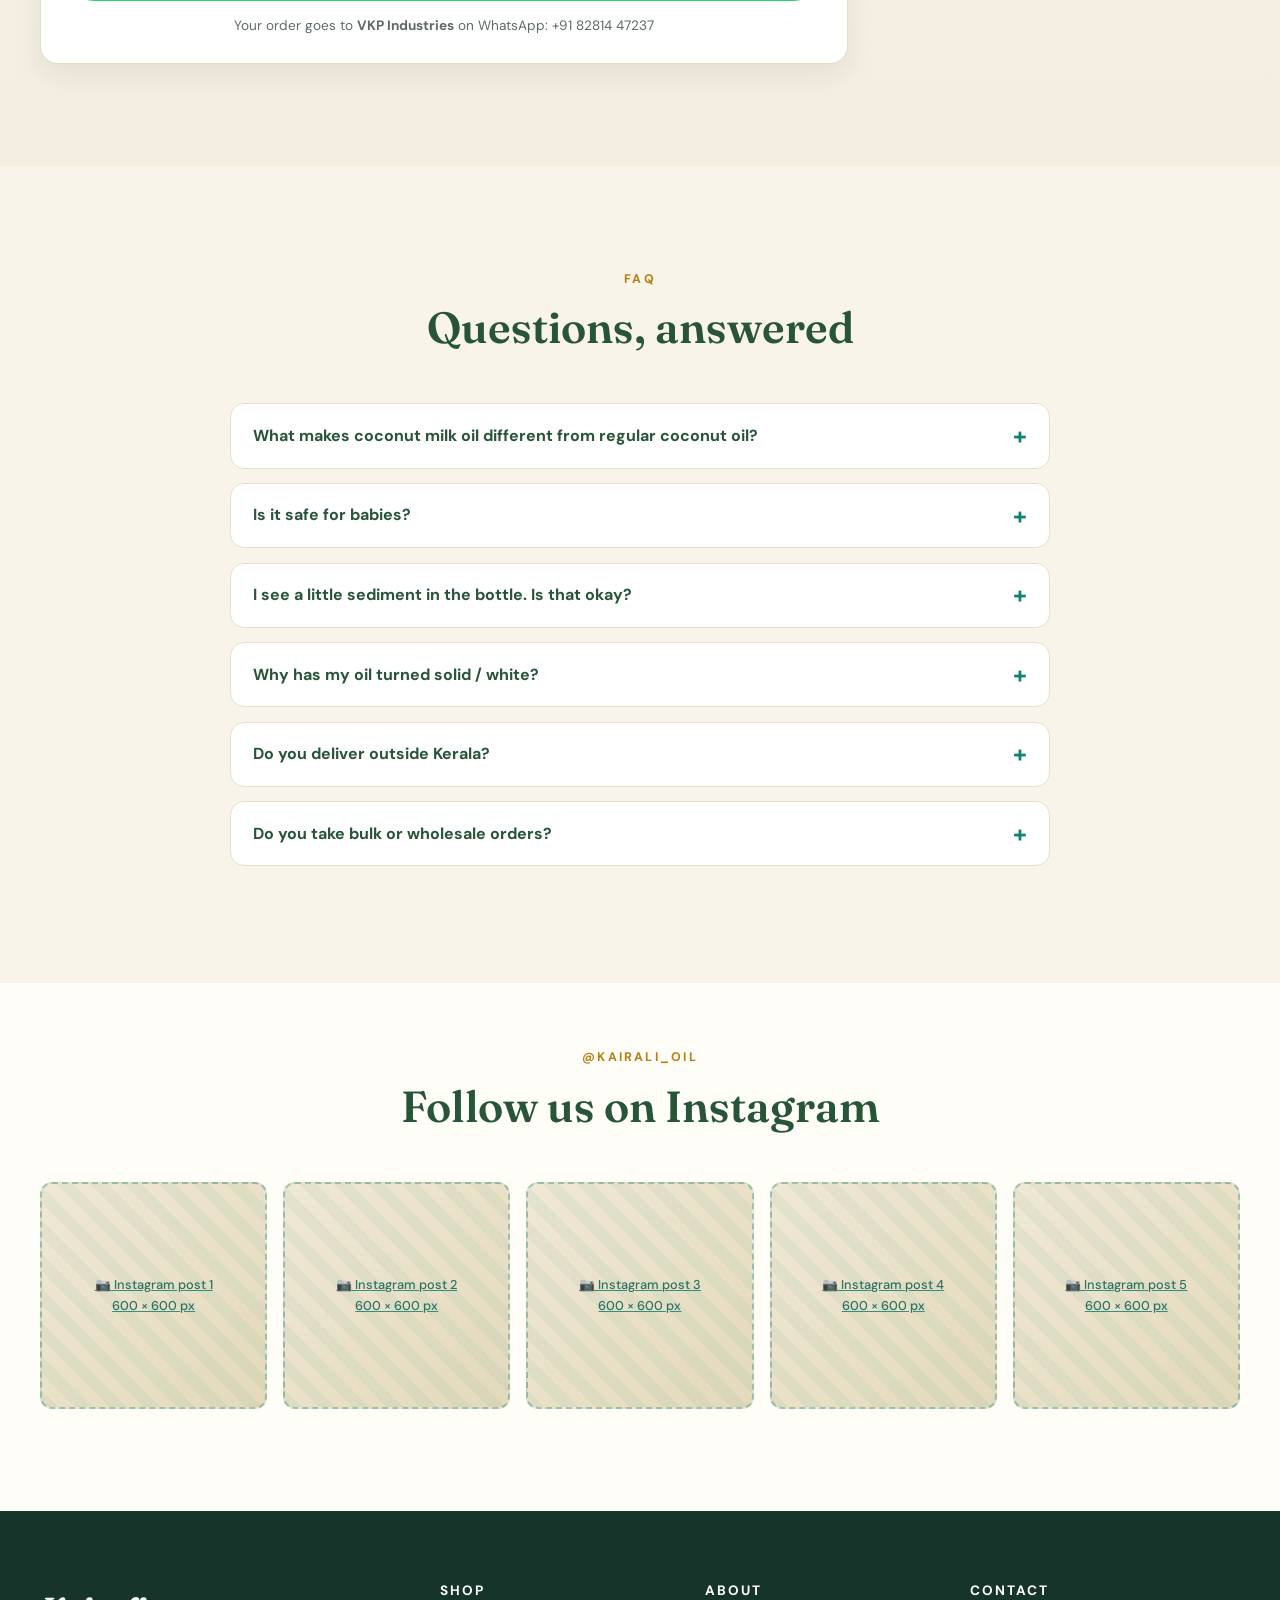
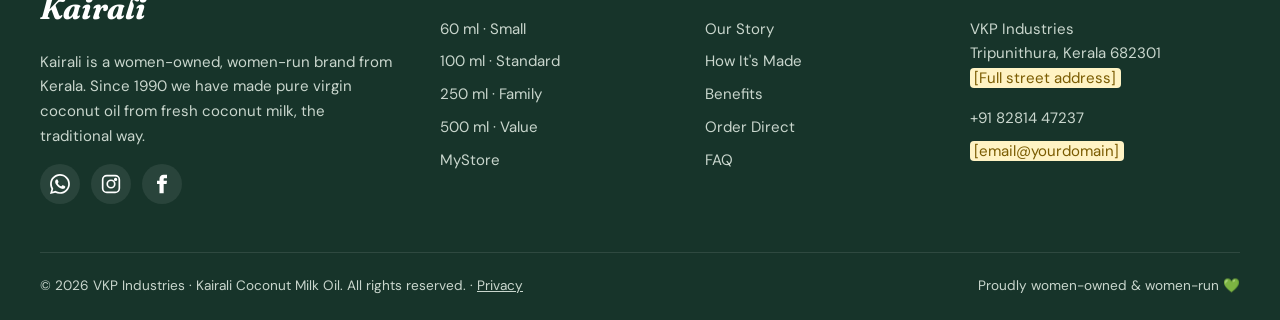
==== commit 53a2aad0: "Remove customer reviews section until real reviews are available Co-Authored-By: Claude Opus 5.5 <no" ====
--- a/index.html
+++ b/index.html
@@ -361,34 +361,6 @@
             <h3>Skin Care</h3>
             <p>Smooth onto damp skin after a bath to lock in moisture, or use on dry patches through the day.</p>
           </div>
-        </div>
-      </div>
-    </section>
-
-    <!-- ============ TESTIMONIALS ============ -->
-    <section class="section section--cream" id="reviews">
-      <div class="container">
-        <div class="section__head">
-          <p class="eyebrow">Customer Love</p>
-          <h2>What our customers say</h2>
-        </div>
-        <!-- PLACEHOLDER: replace with real customer reviews (WhatsApp / Google / MyStore). Do not publish invented reviews. -->
-        <div class="reviews">
-          <figure class="review">
-            <div class="review__stars">★★★★★</div>
-            <blockquote><span class="todo">[Real customer review #1, e.g. about using it for their baby or hair]</span></blockquote>
-            <figcaption><span class="review__avatar">A</span><span><strong>[Customer name]</strong><small>[City]</small></span></figcaption>
-          </figure>
-          <figure class="review">
-            <div class="review__stars">★★★★★</div>
-            <blockquote><span class="todo">[Real customer review #2]</span></blockquote>
-            <figcaption><span class="review__avatar">B</span><span><strong>[Customer name]</strong><small>[City]</small></span></figcaption>
-          </figure>
-          <figure class="review">
-            <div class="review__stars">★★★★★</div>
-            <blockquote><span class="todo">[Real customer review #3]</span></blockquote>
-            <figcaption><span class="review__avatar">C</span><span><strong>[Customer name]</strong><small>[City]</small></span></figcaption>
-          </figure>
         </div>
       </div>
     </section>
--- a/assets/css/style.css
+++ b/assets/css/style.css
@@ -296,15 +296,6 @@
 .rituals { display: grid; grid-template-columns: repeat(3, 1fr); gap: 2rem; }
 .ritual .ph { margin-bottom: 1.2rem; }
 .ritual p { color: var(--muted); font-size: .96rem; }
-
-/* ---------- Reviews ---------- */
-.reviews { display: grid; grid-template-columns: repeat(3, 1fr); gap: 1.6rem; }
-.review { margin: 0; background: #fff; border-radius: var(--radius); padding: 1.8rem; box-shadow: var(--shadow); display: flex; flex-direction: column; }
-.review__stars { color: var(--gold); letter-spacing: .15em; margin-bottom: .8rem; }
-.review blockquote { margin: 0 0 1.4rem; color: var(--ink); flex: 1; }
-.review figcaption { display: flex; align-items: center; gap: .8rem; }
-.review figcaption small { display: block; color: var(--muted); }
-.review__avatar { width: 42px; height: 42px; border-radius: 50%; background: var(--teal); color: #fff; display: grid; place-items: center; font-weight: 700; }
 
 /* ---------- FAQ ---------- */
 .faq details { background: #fff; border: 1px solid var(--line); border-radius: 14px; margin-bottom: .9rem; overflow: hidden; }
@@ -507,7 +498,7 @@
   .hero__media { max-width: 440px; margin: 0 auto; width: 100%; }
   .hero__badge { left: 0; }
   .split--reverse .split__media { order: 0; }
-  .rituals, .reviews { grid-template-columns: 1fr; }
+  .rituals { grid-template-columns: 1fr; }
   .insta__grid { grid-template-columns: repeat(3, 1fr); }
   .insta__grid a:nth-child(n+4) { display: none; }
   .announce__contact { display: none; }
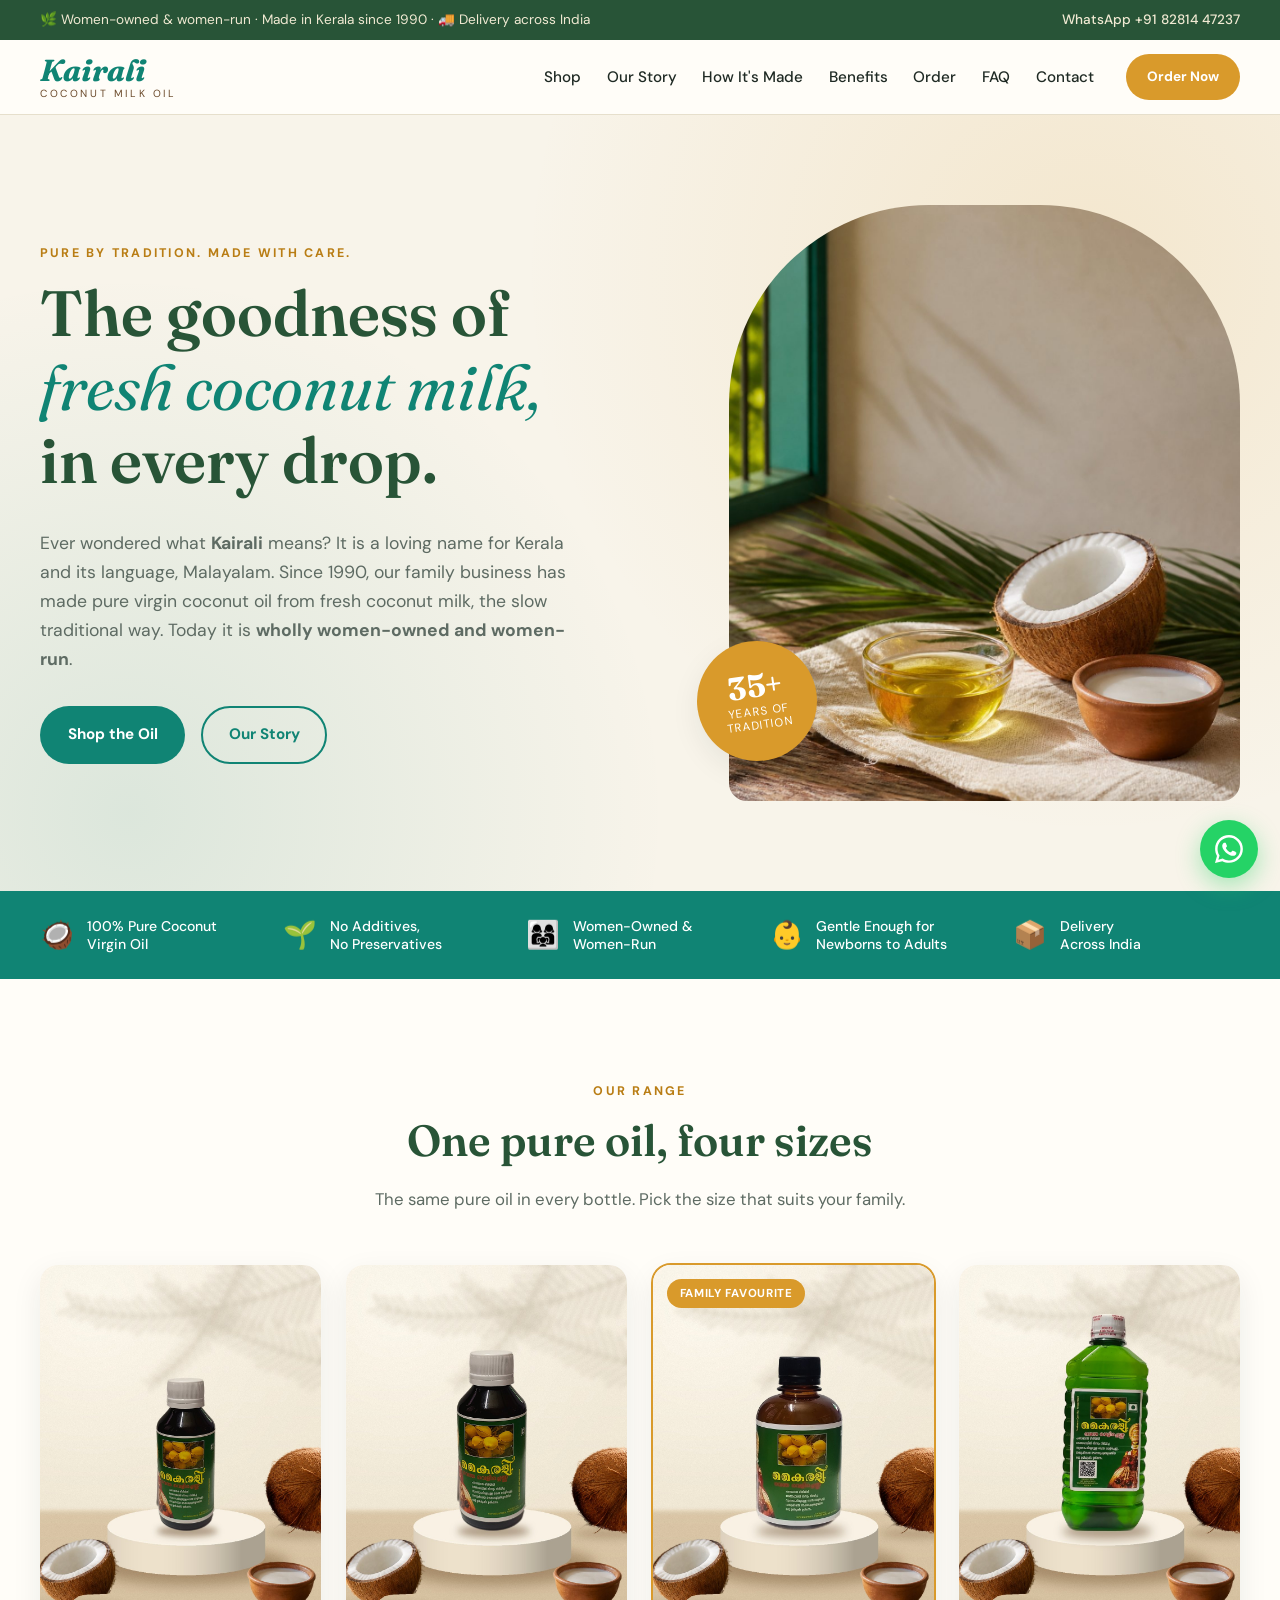
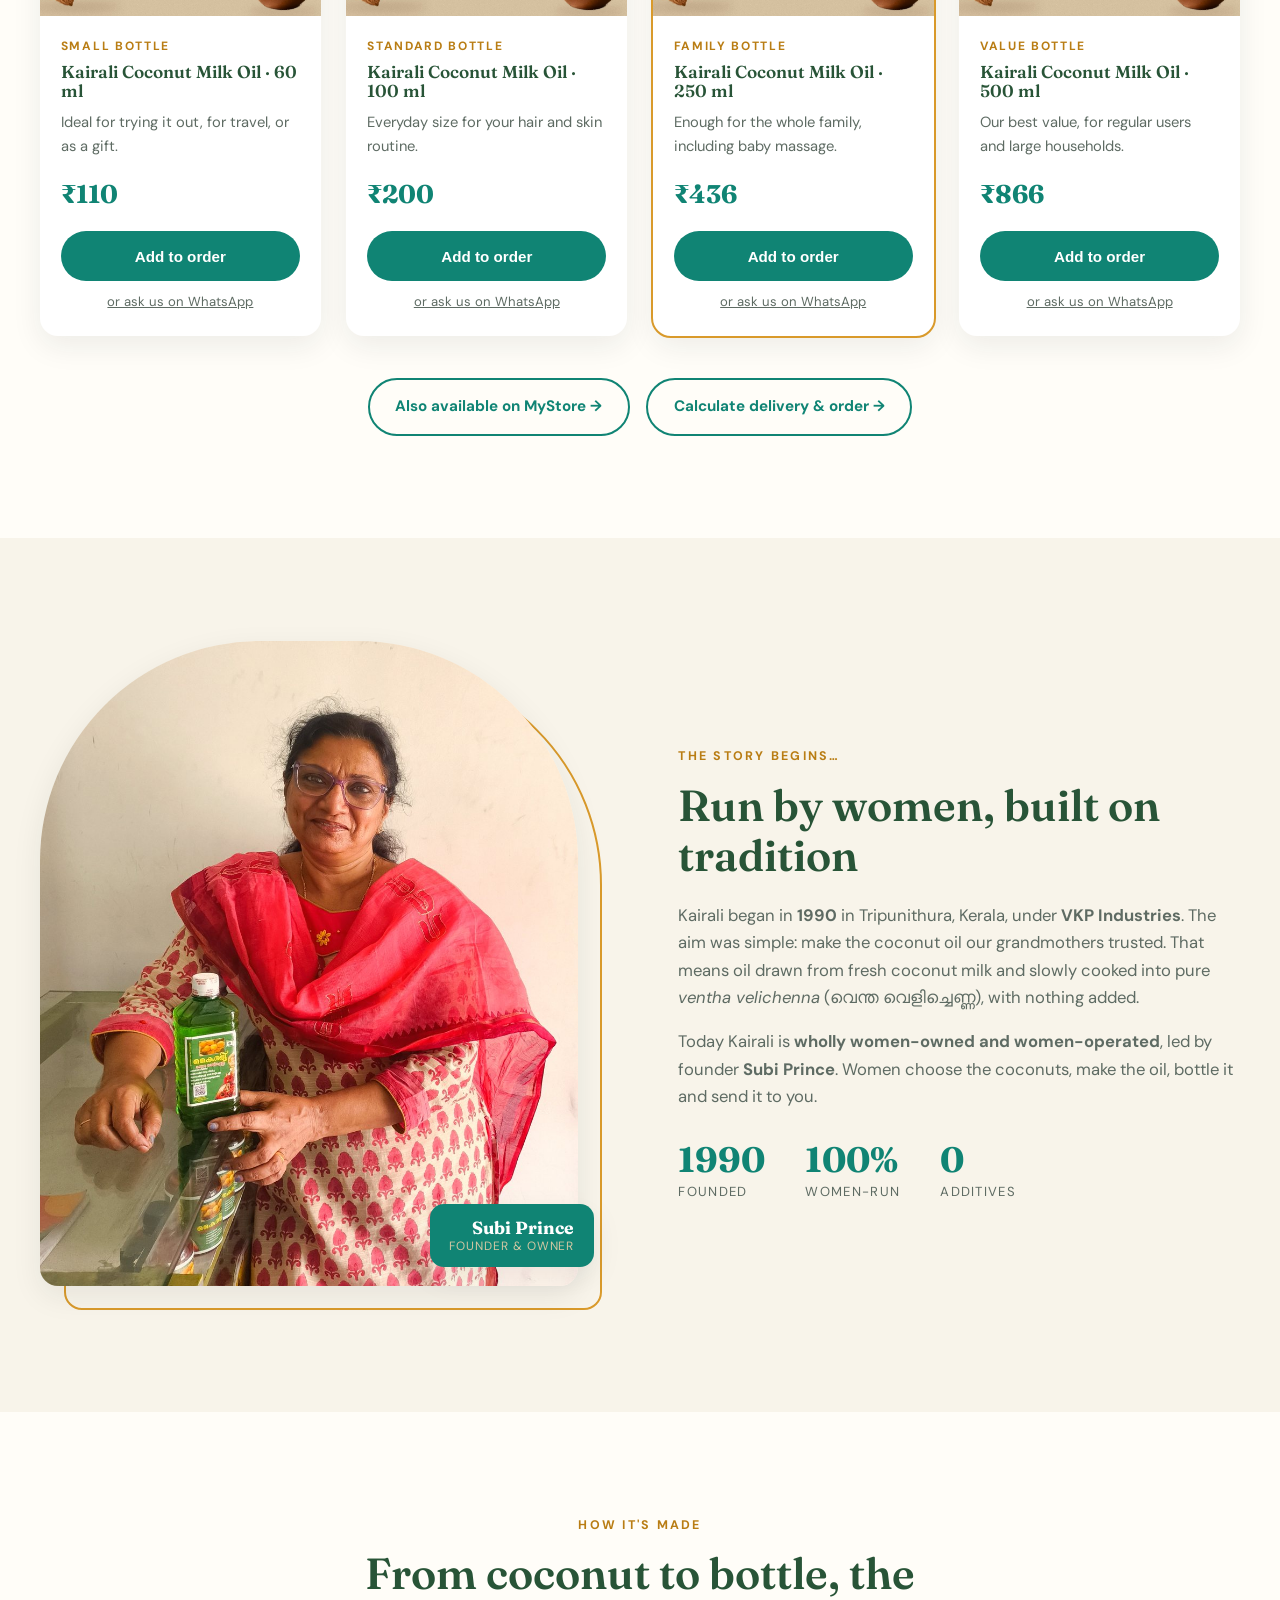
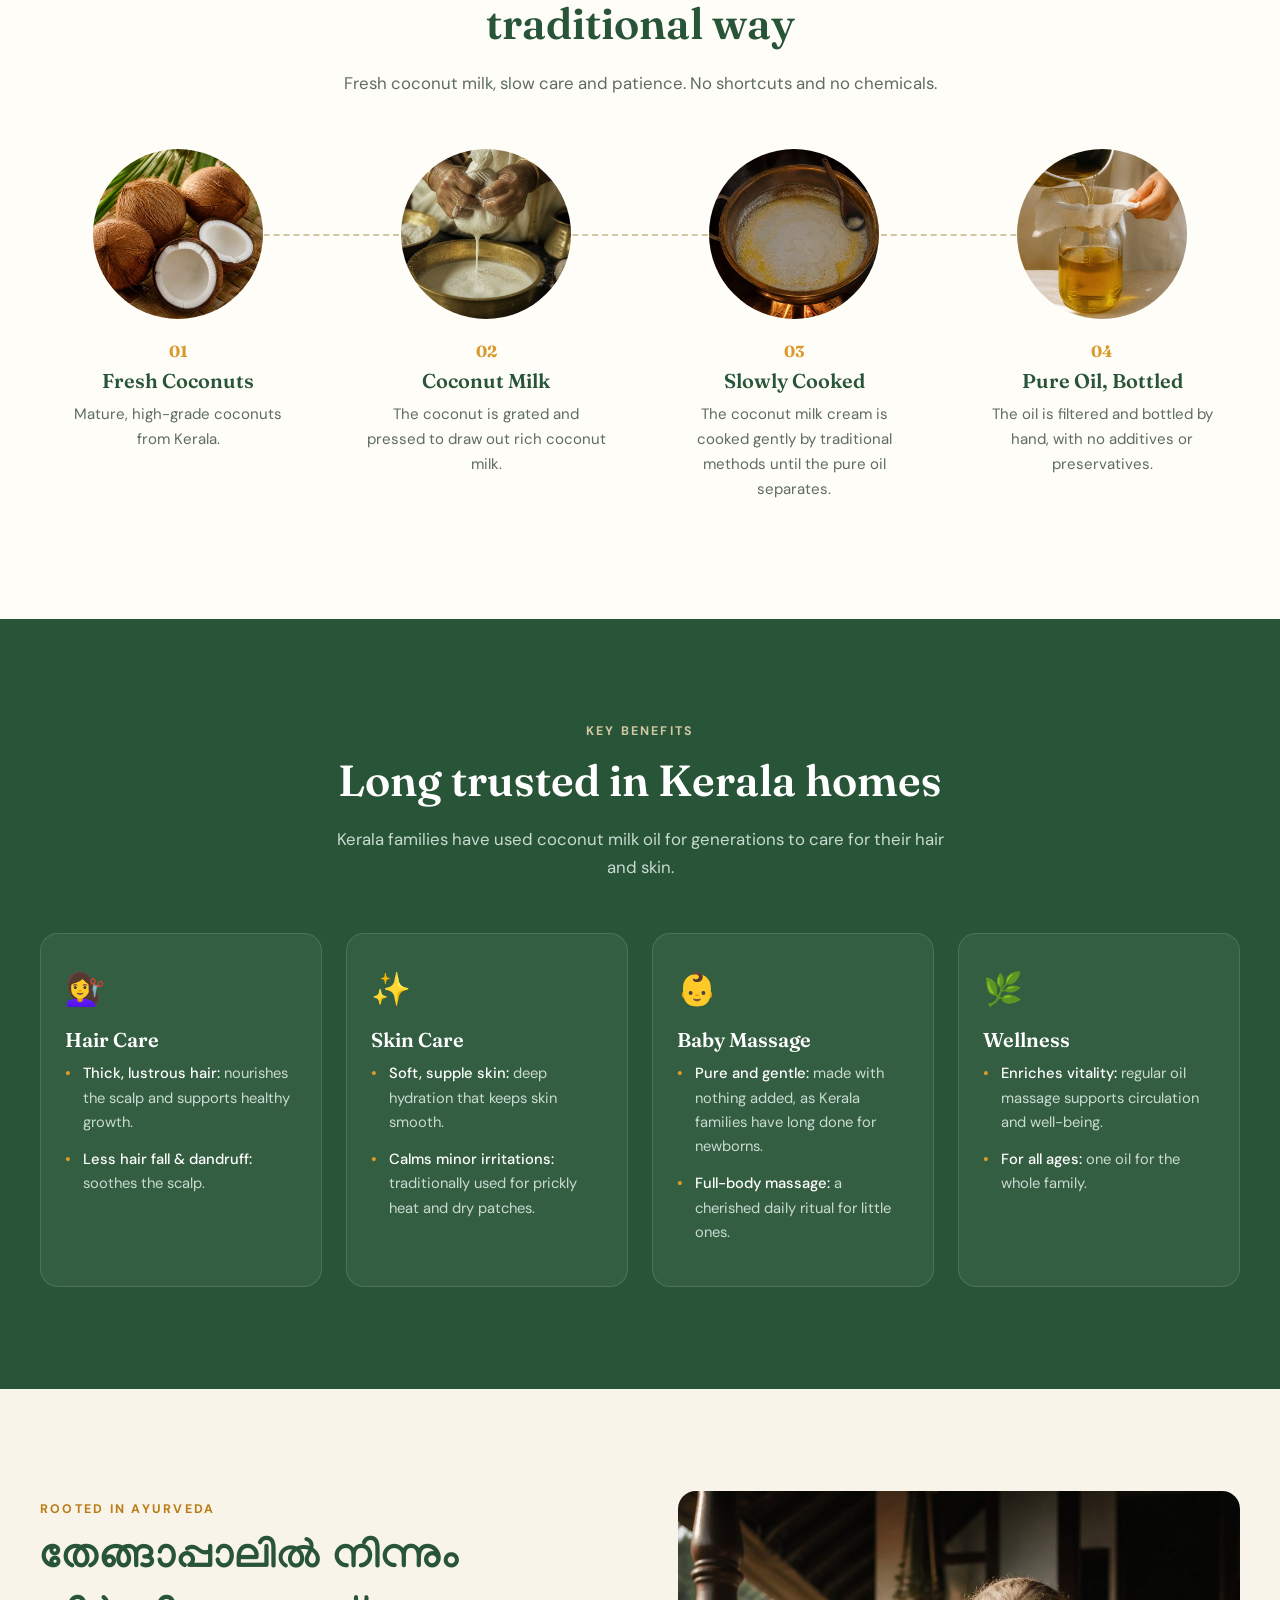
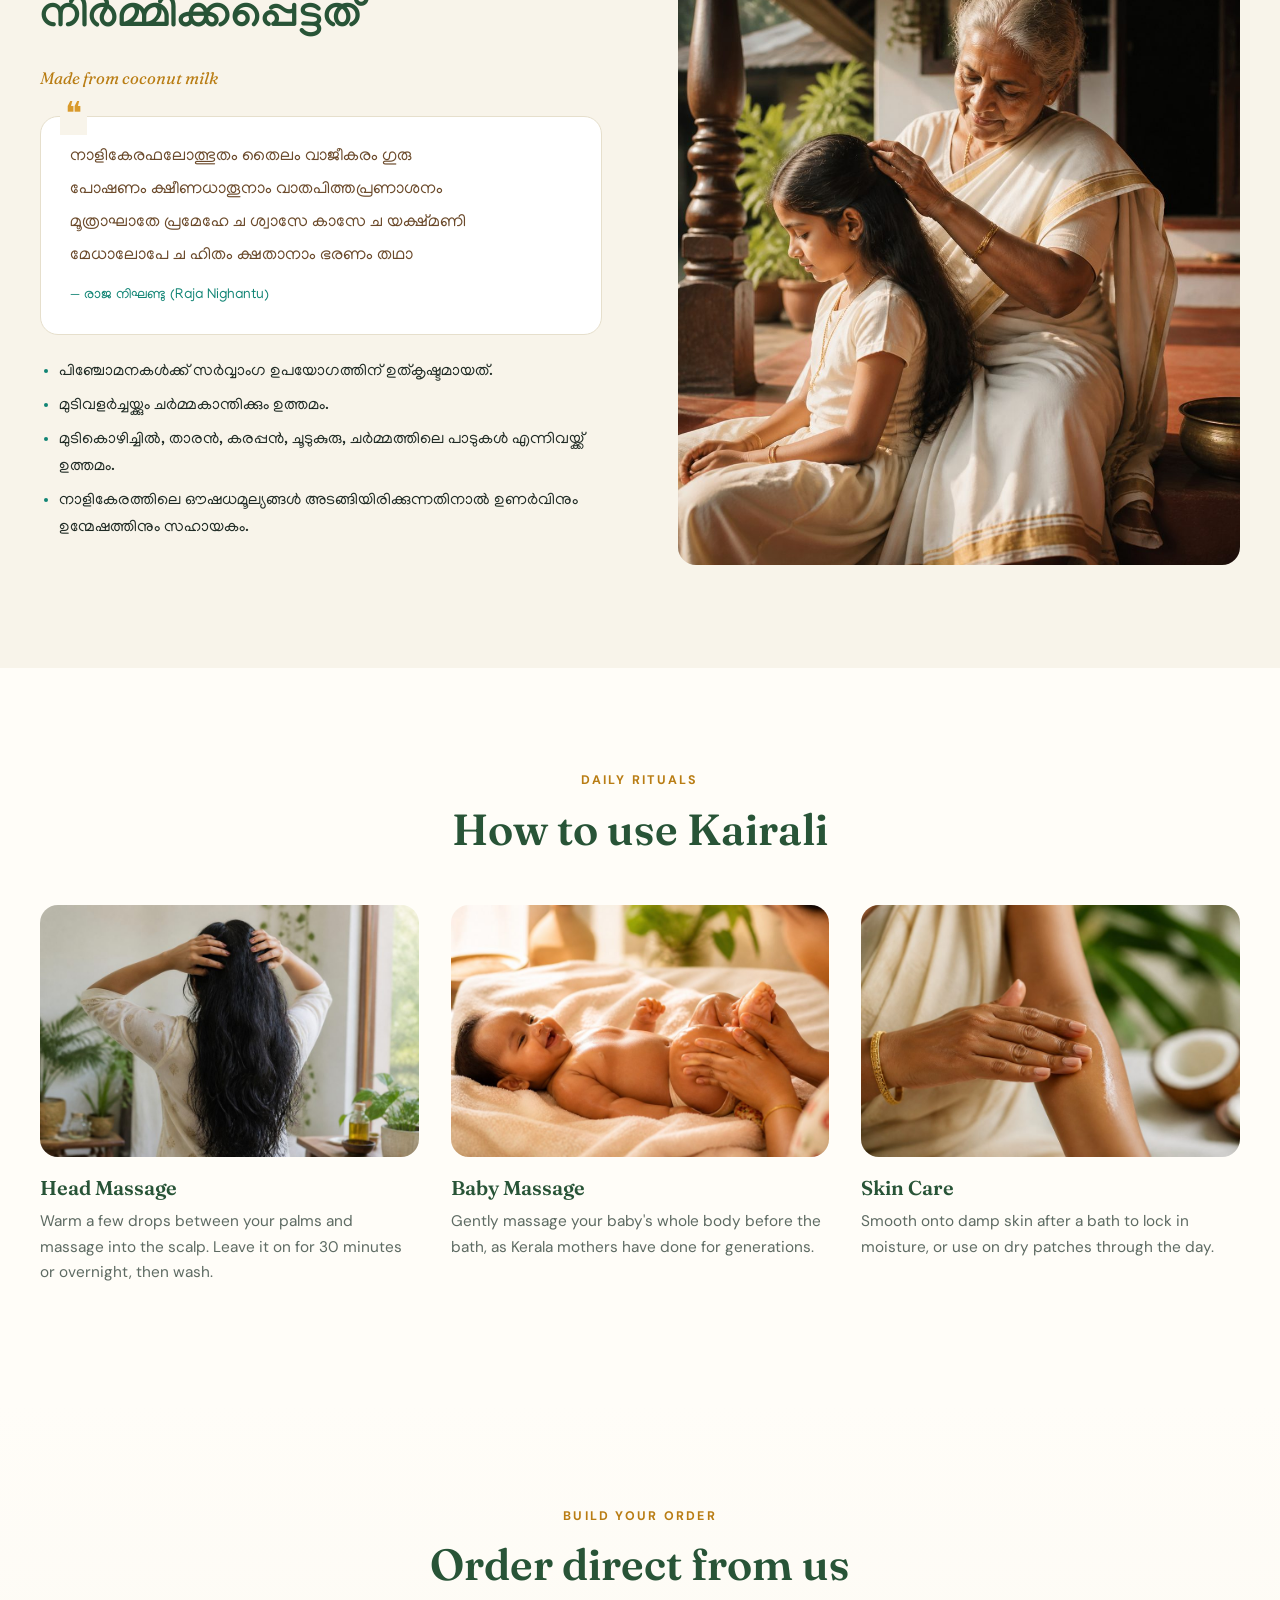
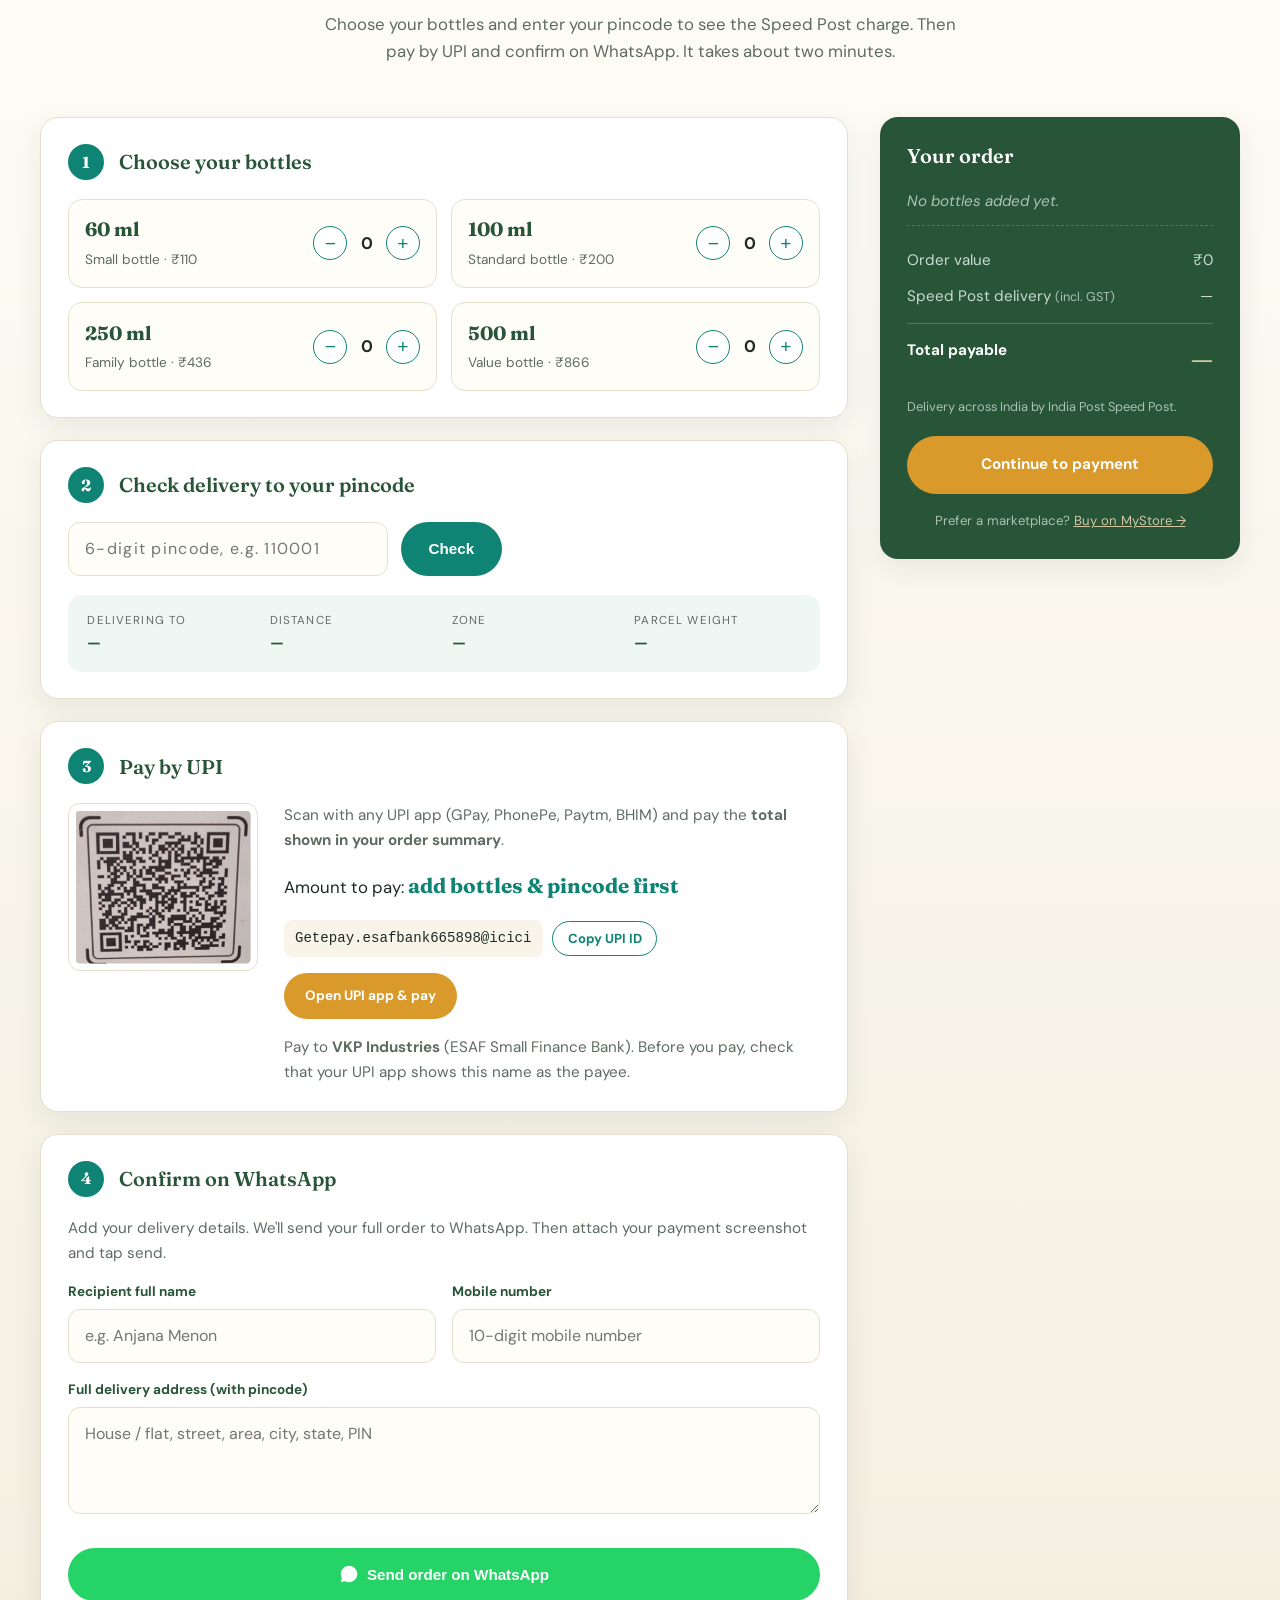
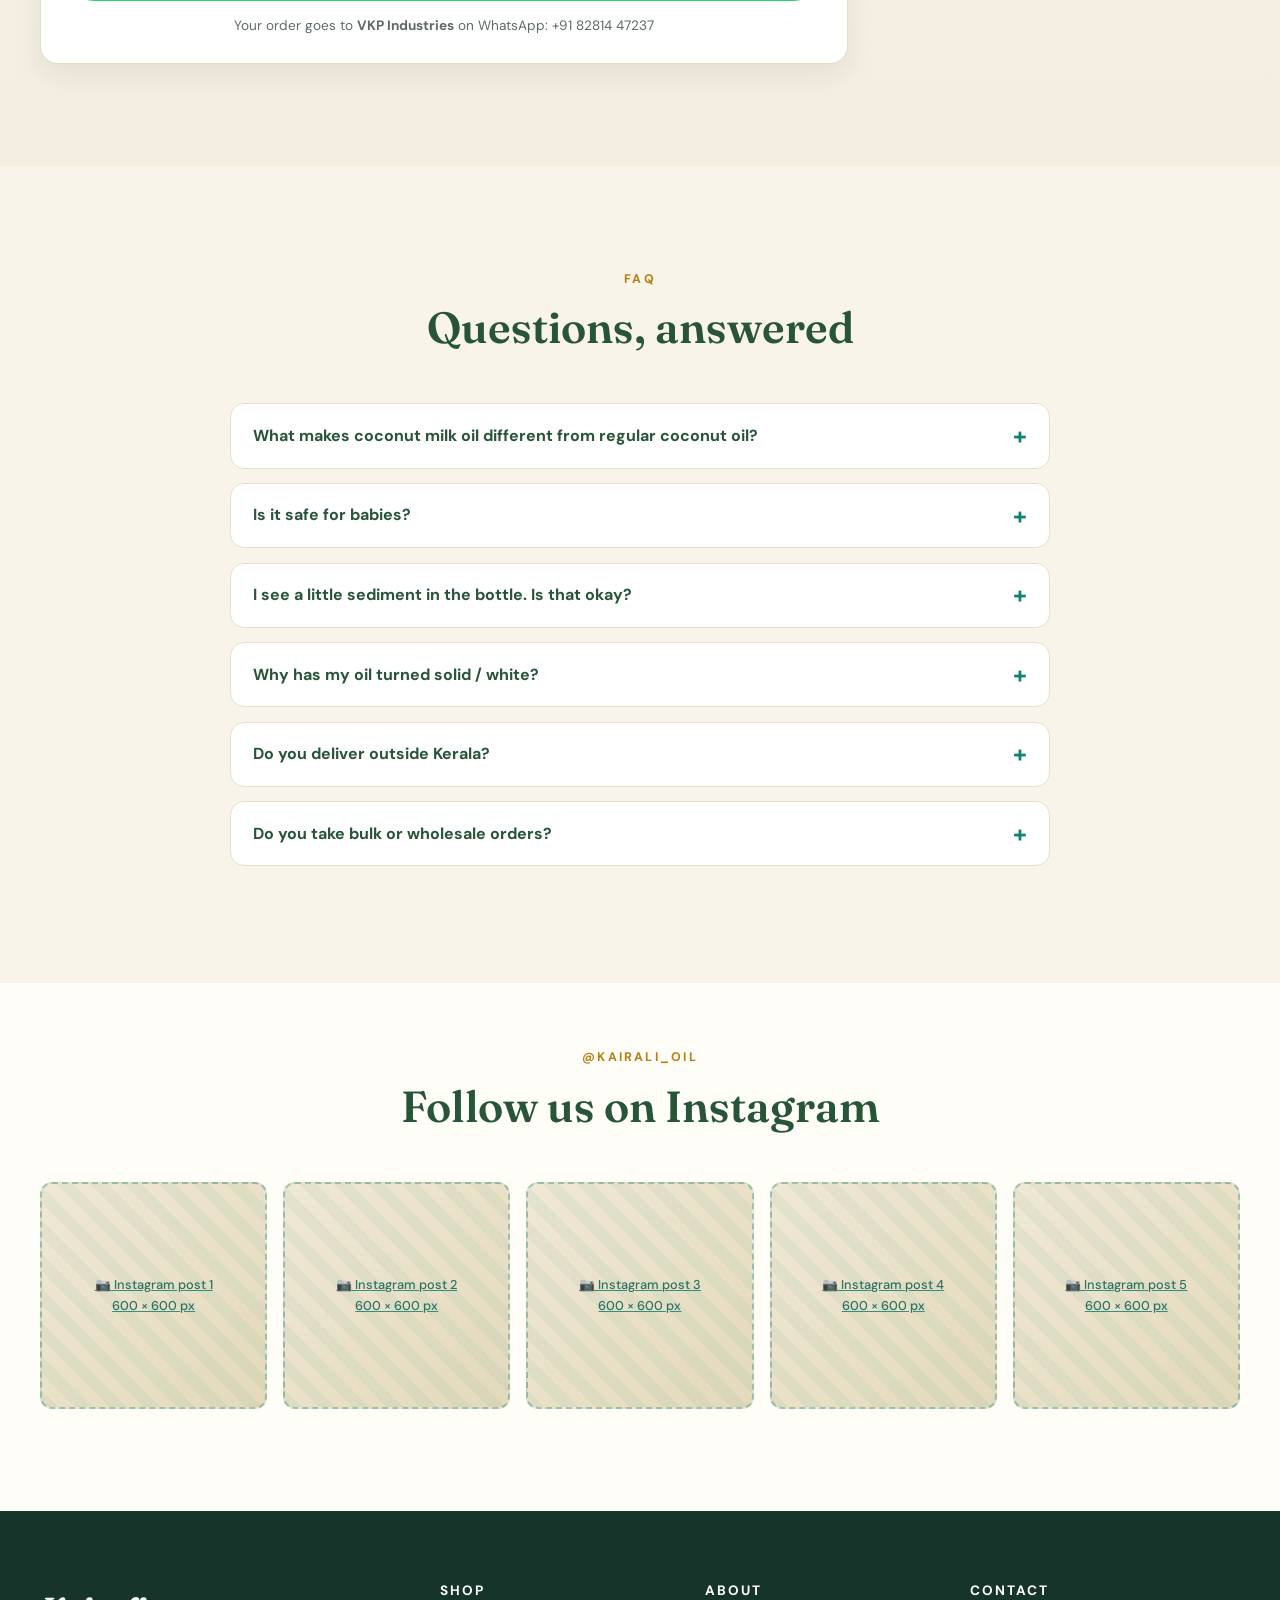
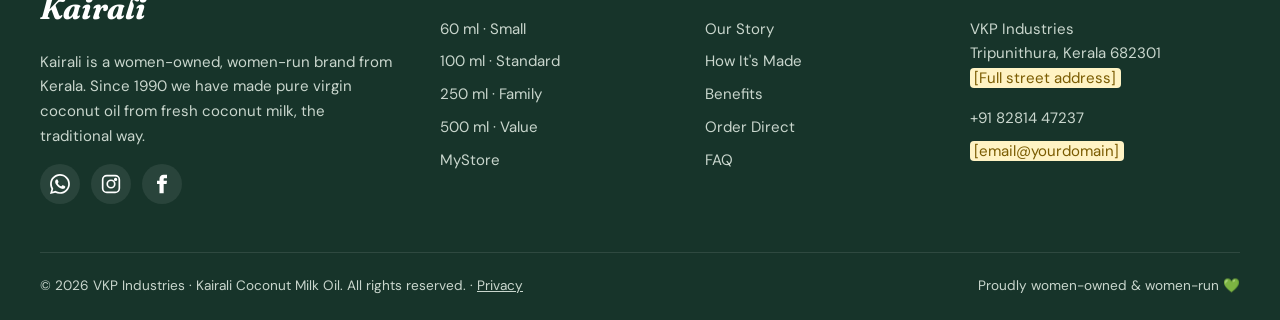
==== commit 4ef1a078: "Add styled product photos for all bottle sizes and social share image Real phone photos cut out and " ====
--- a/index.html
+++ b/index.html
@@ -13,7 +13,11 @@
   <meta property="og:title" content="Kairali Coconut Milk Oil – Since 1990">
   <meta property="og:description" content="Pure virgin coconut oil made from fresh coconut milk, the traditional Kerala way. Women-owned & women-run.">
   <meta property="og:type" content="website">
-  <meta property="og:image" content="assets/img/og-image.jpg"> <!-- PLACEHOLDER: 1200x630 share image -->
+  <meta property="og:image" content="https://vkpindustries.com/assets/img/og-image.jpg">
+  <meta property="og:image:width" content="1200">
+  <meta property="og:image:height" content="630">
+  <meta property="og:image:alt" content="Kairali Coconut Milk Oil bottles with coconuts">
+  <meta name="twitter:card" content="summary_large_image">
 
   <link rel="icon" href="assets/img/favicon.svg" type="image/svg+xml">
   <link rel="preconnect" href="https://fonts.googleapis.com">
@@ -133,7 +137,7 @@
 
         <div class="products">
           <article class="product">
-            <div class="ph ph--product" data-src="assets/img/bottle-60.jpg" data-label="60 ml bottle photo, plain cream background" data-size="800 × 1000"></div>
+            <div class="ph ph--product is-loaded"><img src="assets/img/bottle-60.jpg" alt="Kairali Coconut Milk Oil 60 ml bottle with coconuts" loading="lazy" width="1000" height="1250"></div>
             <div class="product__body">
               <p class="product__tag">Small Bottle</p>
               <h3>Kairali Coconut Milk Oil · 60 ml</h3>
@@ -147,7 +151,7 @@
           </article>
 
           <article class="product">
-            <div class="ph ph--product" data-src="assets/img/bottle-100.jpg" data-label="100 ml bottle photo, plain cream background" data-size="800 × 1000"></div>
+            <div class="ph ph--product is-loaded"><img src="assets/img/bottle-100.jpg" alt="Kairali Coconut Milk Oil 100 ml bottle with coconuts" loading="lazy" width="1000" height="1250"></div>
             <div class="product__body">
               <p class="product__tag">Standard Bottle</p>
               <h3>Kairali Coconut Milk Oil · 100 ml</h3>
@@ -162,7 +166,7 @@
 
           <article class="product product--featured">
             <span class="product__ribbon">Family Favourite</span>
-            <div class="ph ph--product" data-src="assets/img/bottle-250.jpg" data-label="250 ml bottle photo, plain cream background" data-size="800 × 1000"></div>
+            <div class="ph ph--product is-loaded"><img src="assets/img/bottle-250.jpg" alt="Kairali Coconut Milk Oil 250 ml round bottle with coconuts" loading="lazy" width="1000" height="1250"></div>
             <div class="product__body">
               <p class="product__tag">Family Bottle</p>
               <h3>Kairali Coconut Milk Oil · 250 ml</h3>
@@ -176,7 +180,7 @@
           </article>
 
           <article class="product">
-            <div class="ph ph--product" data-src="assets/img/bottle-500.jpg" data-label="500 ml bottle photo, plain cream background" data-size="800 × 1000"></div>
+            <div class="ph ph--product is-loaded"><img src="assets/img/bottle-500.jpg" alt="Kairali Coconut Milk Oil 500 ml bottle with coconuts" loading="lazy" width="1000" height="1250"></div>
             <div class="product__body">
               <p class="product__tag">Value Bottle</p>
               <h3>Kairali Coconut Milk Oil · 500 ml</h3>
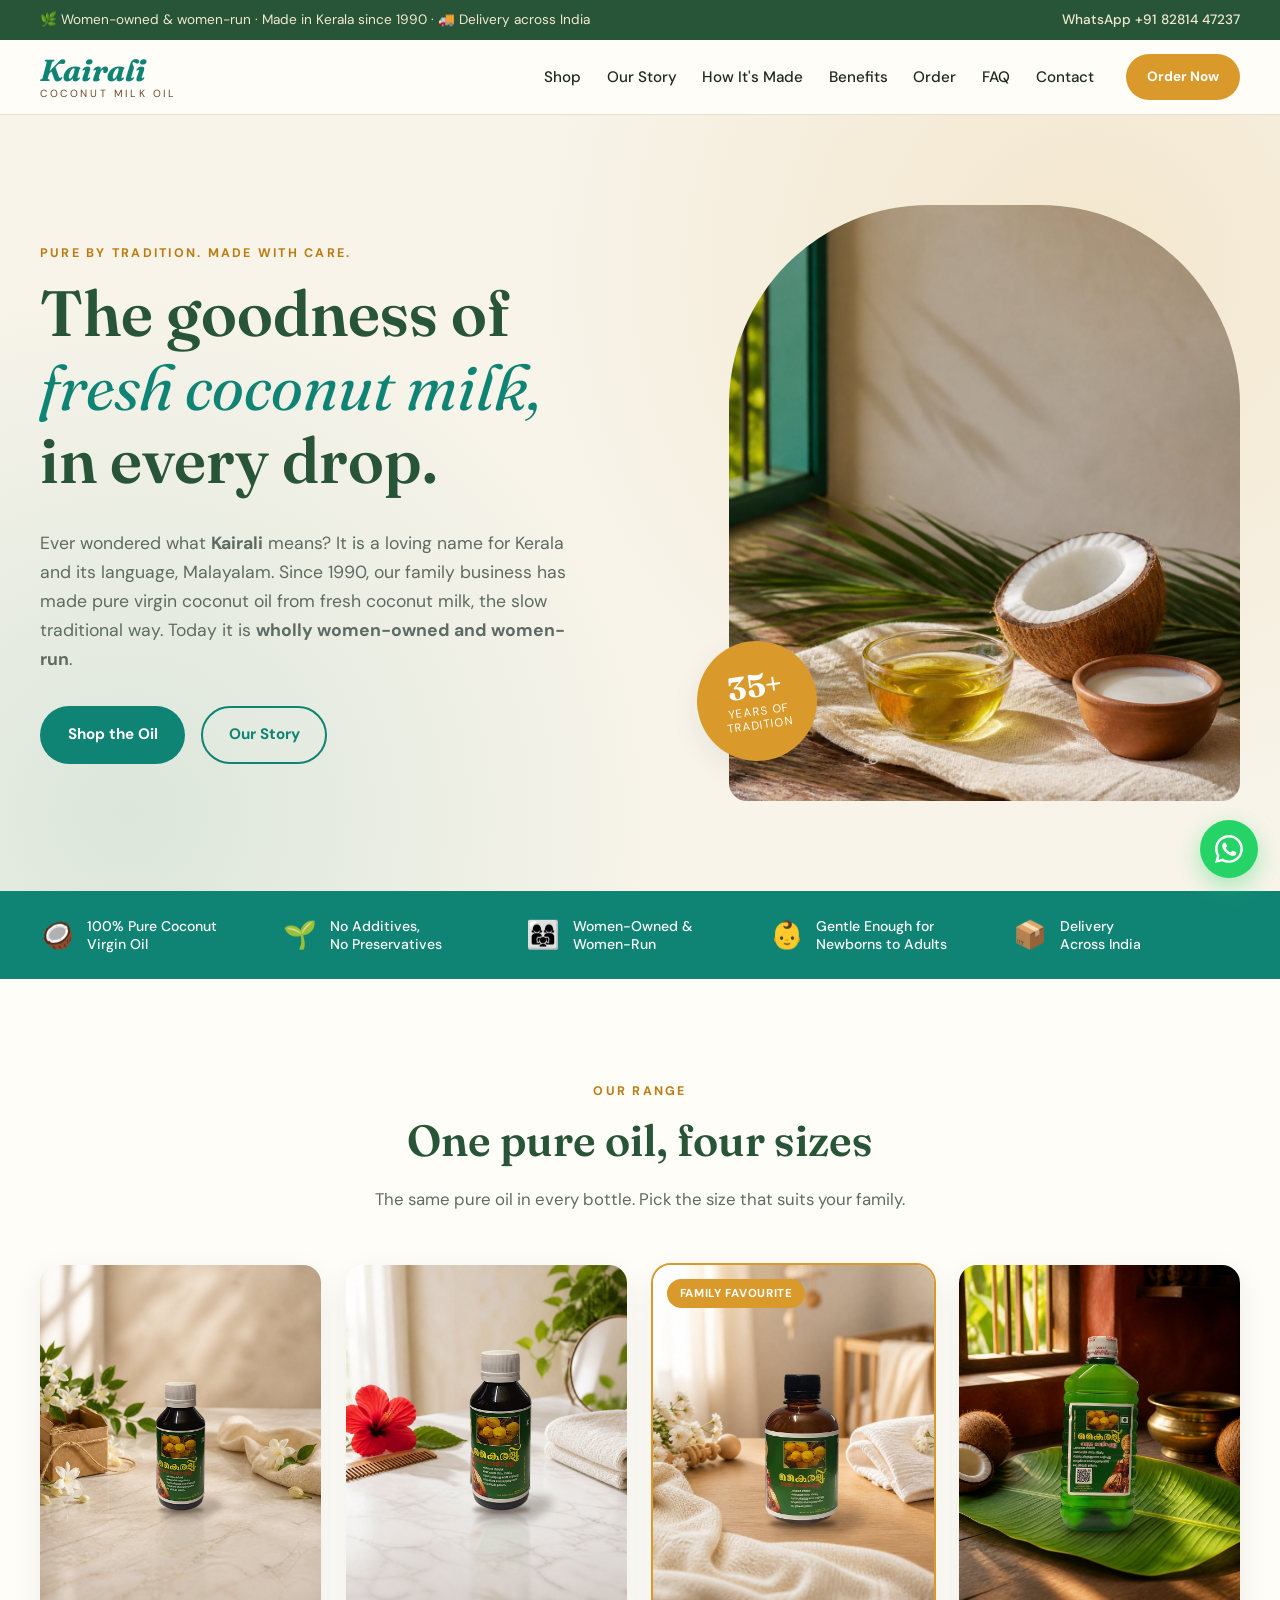
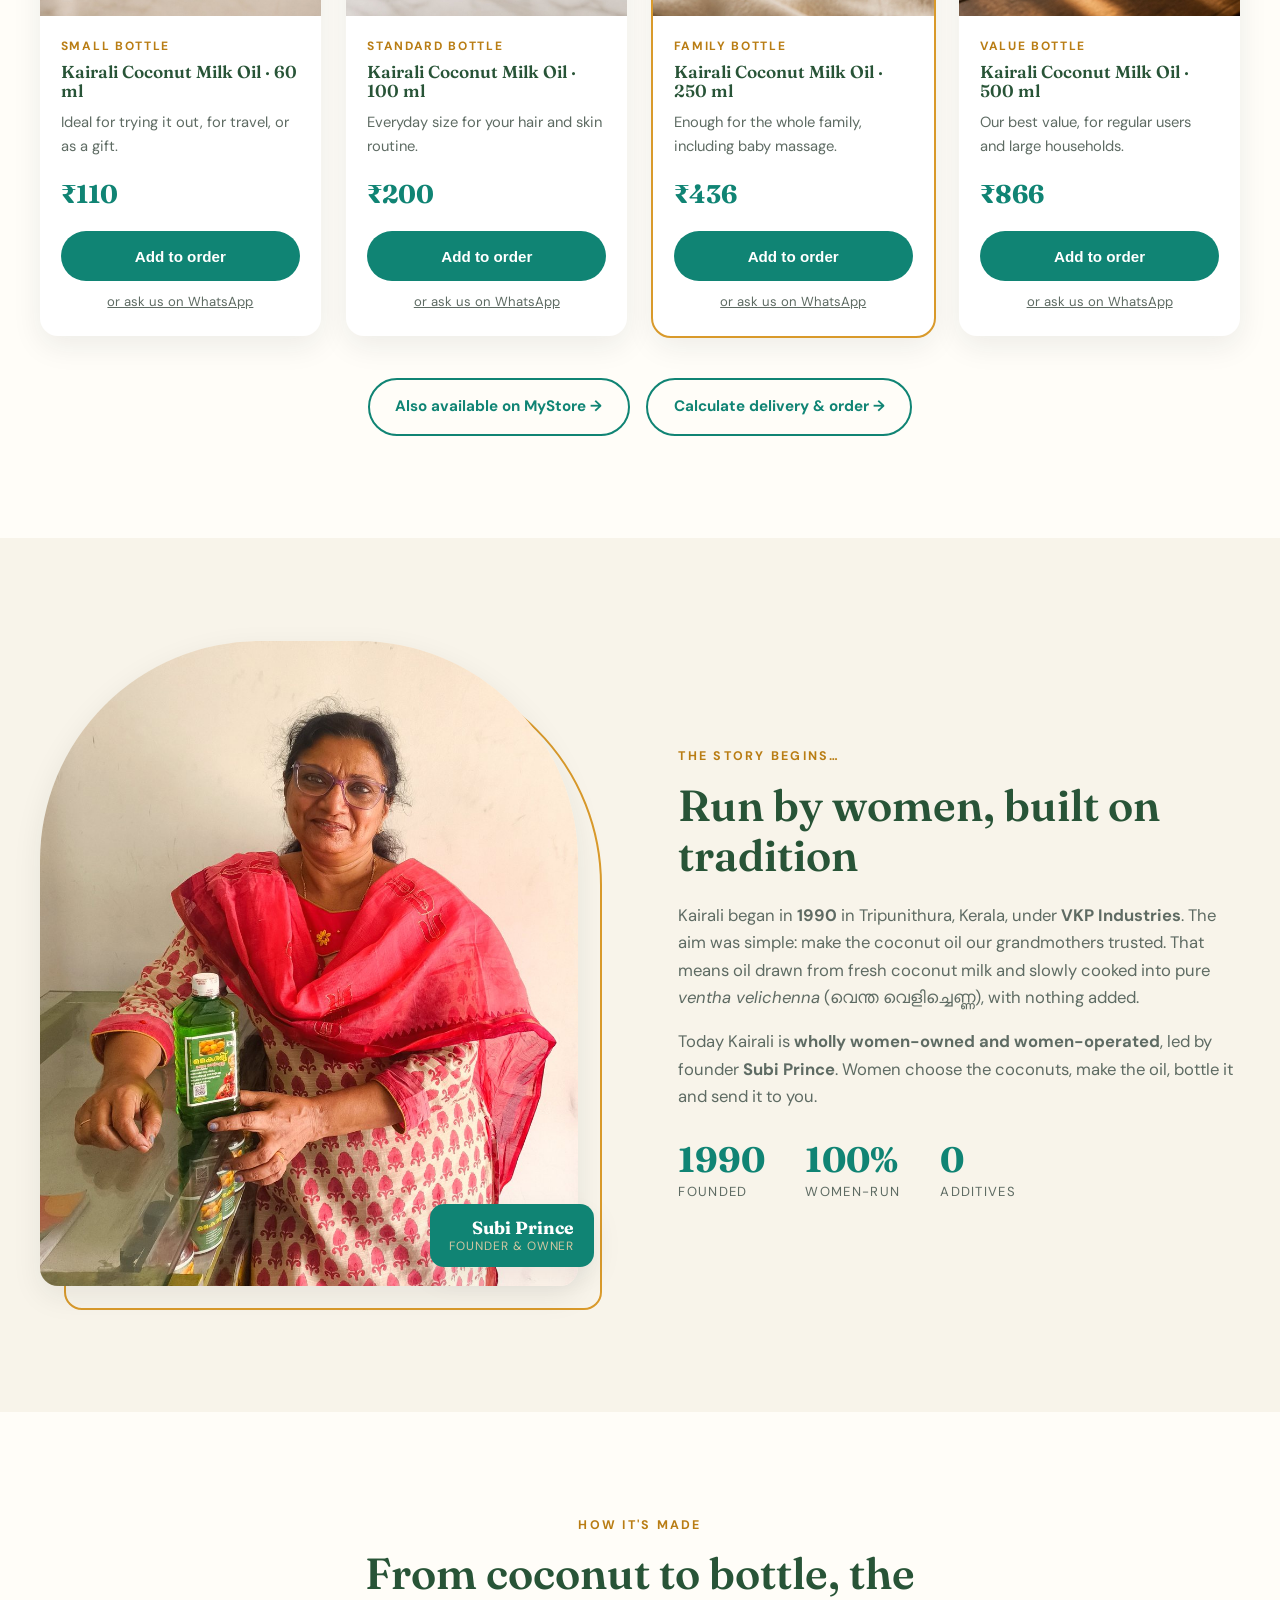
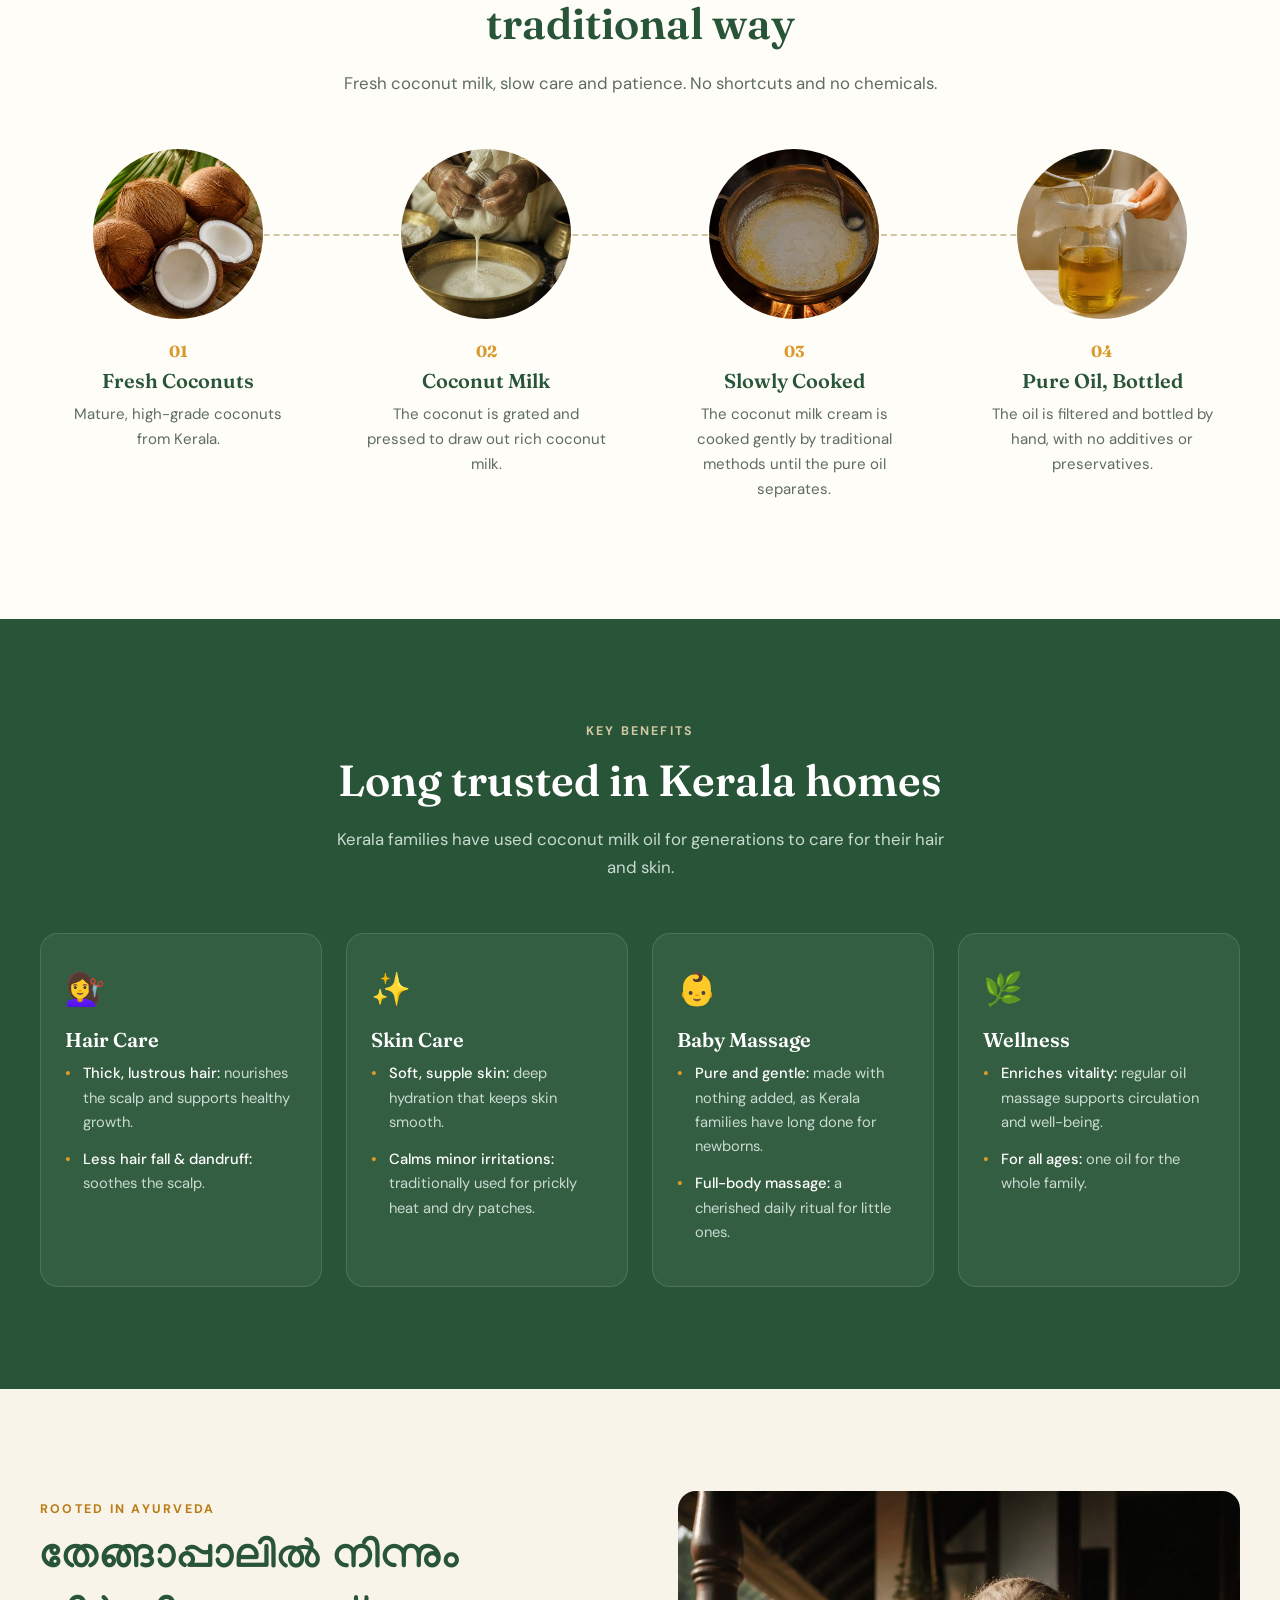
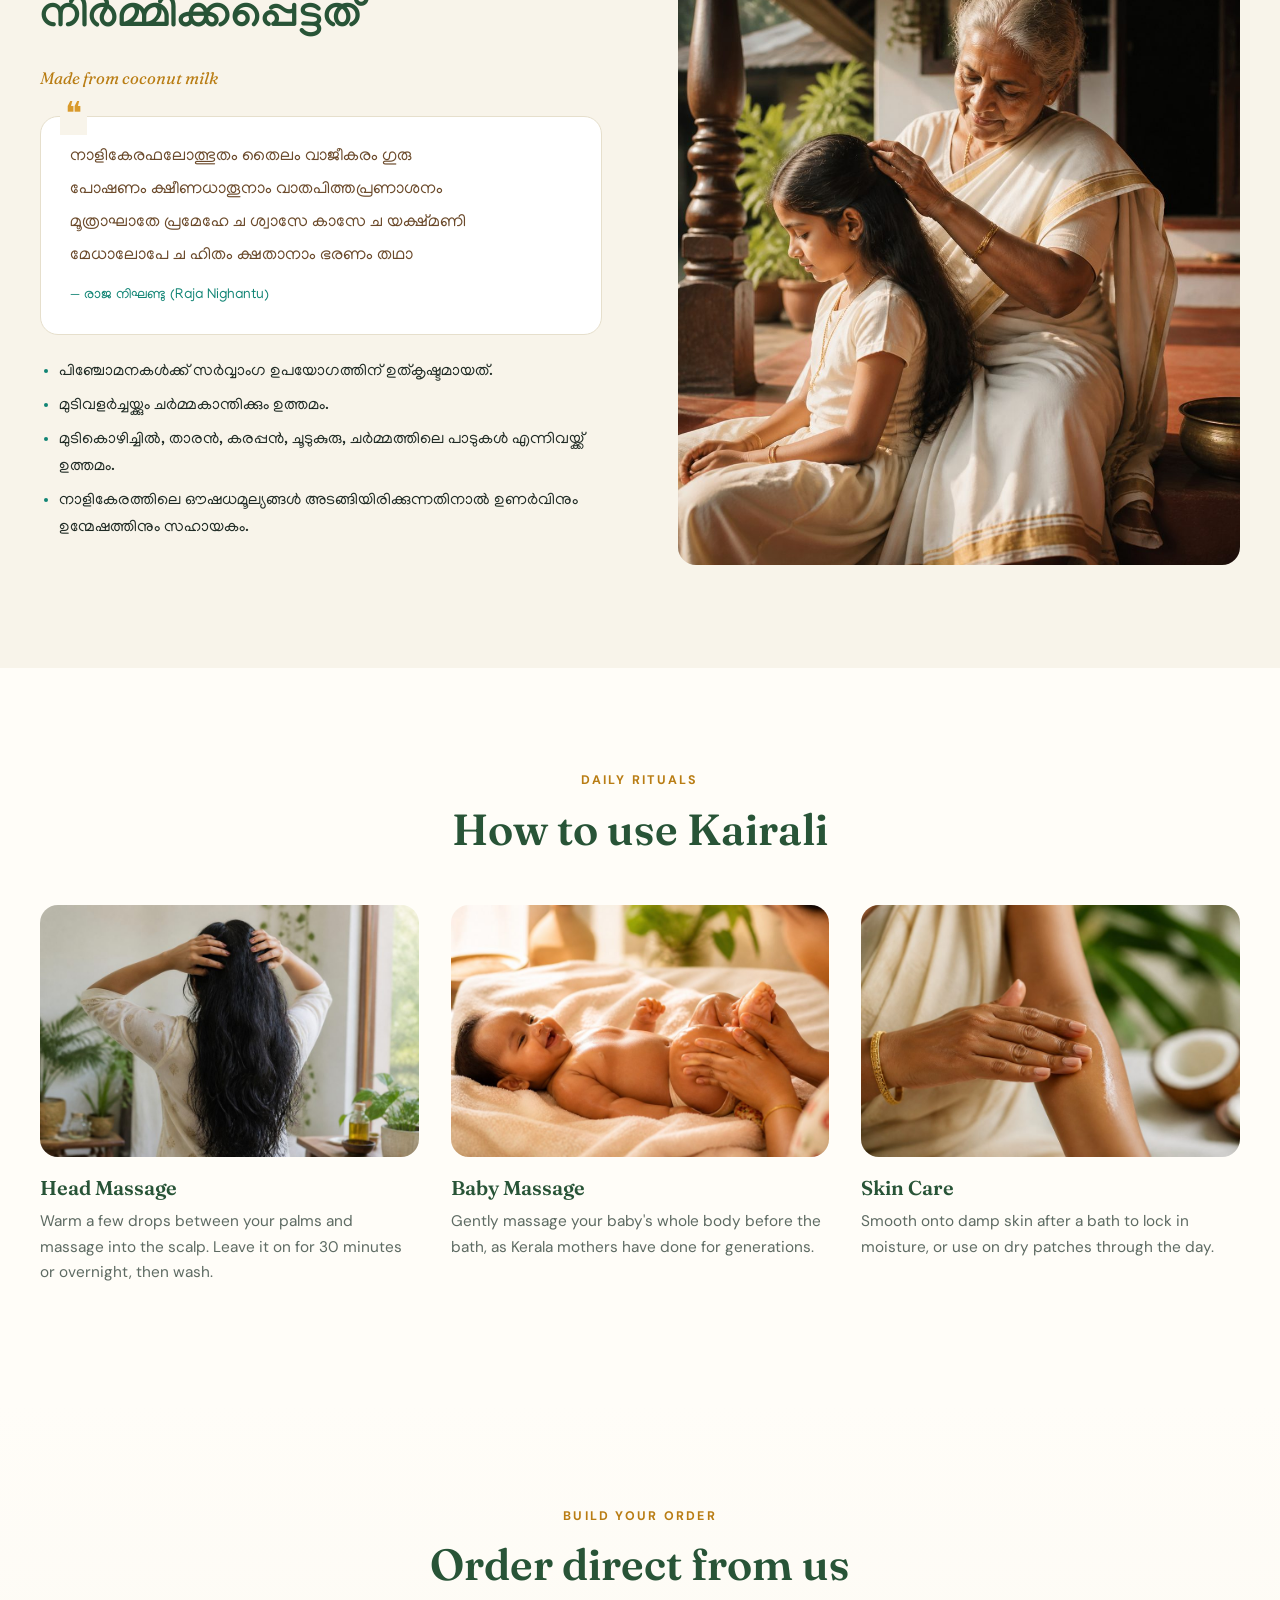
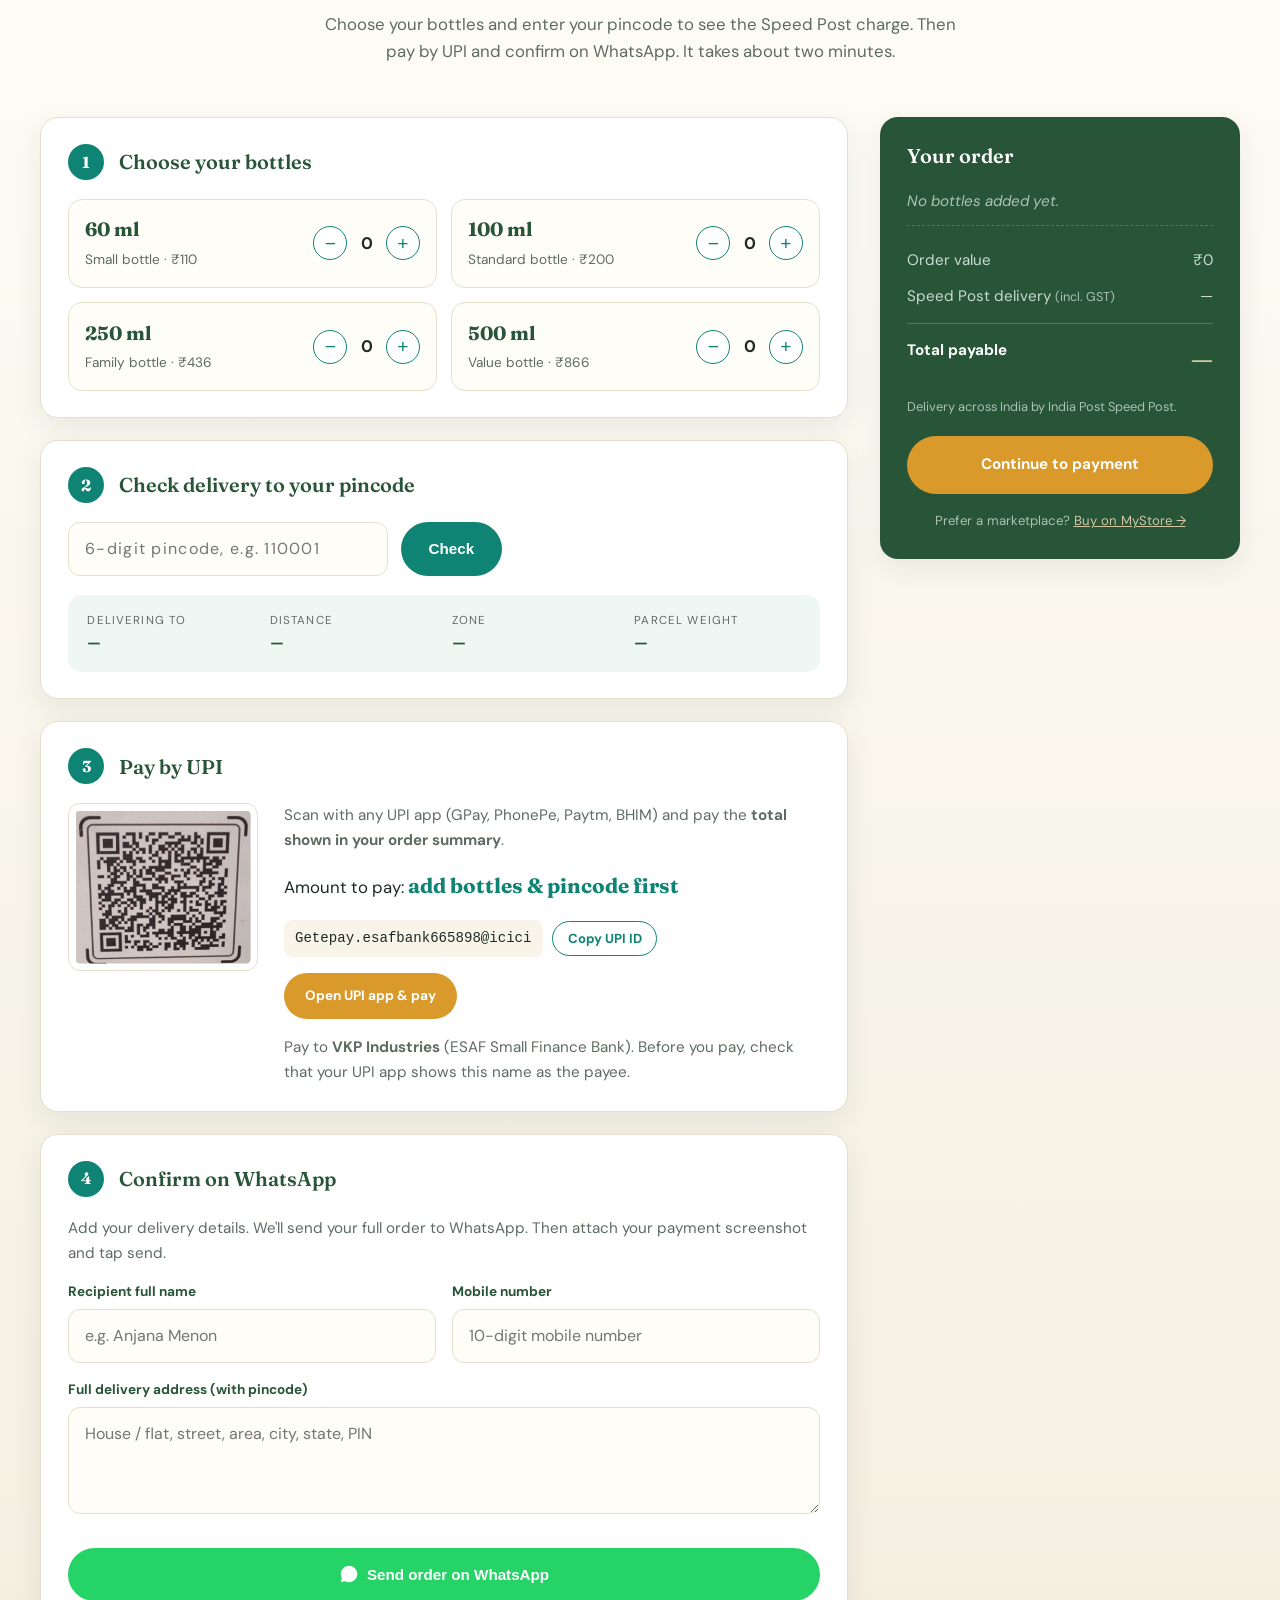
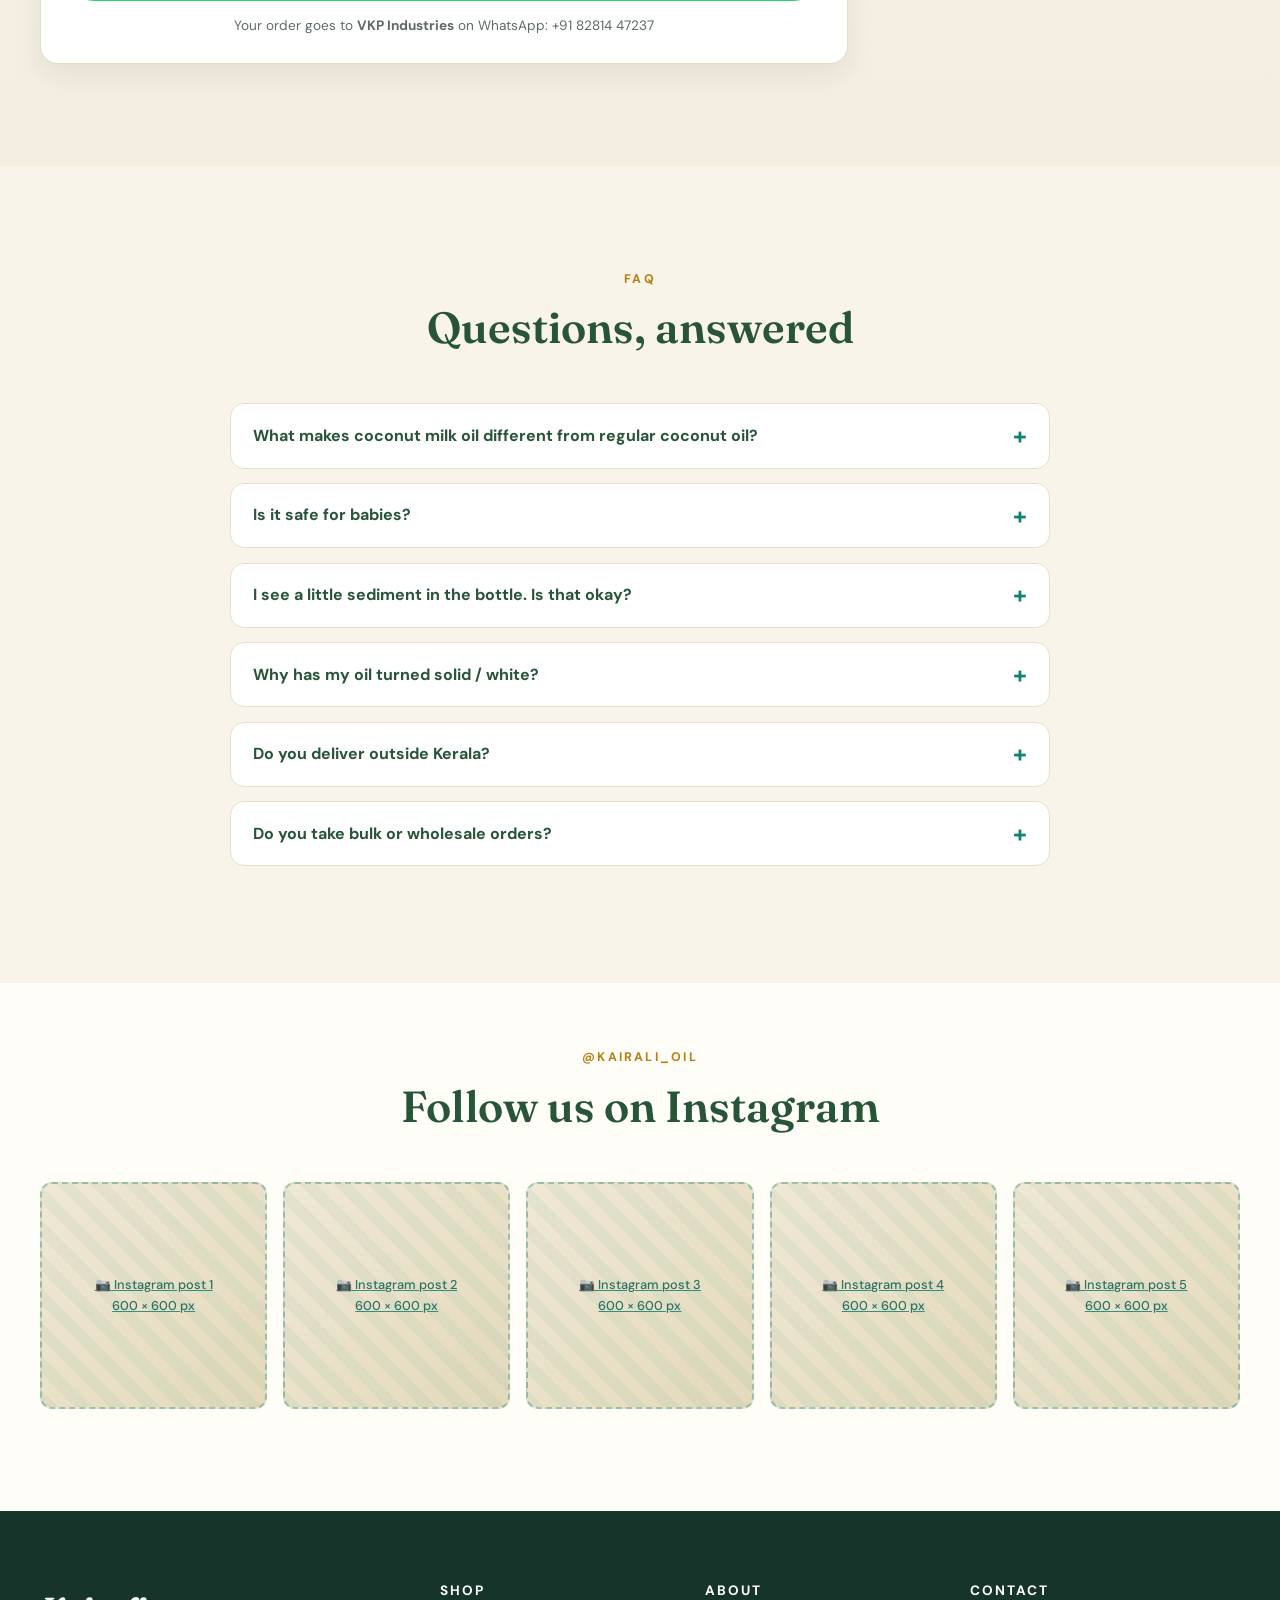
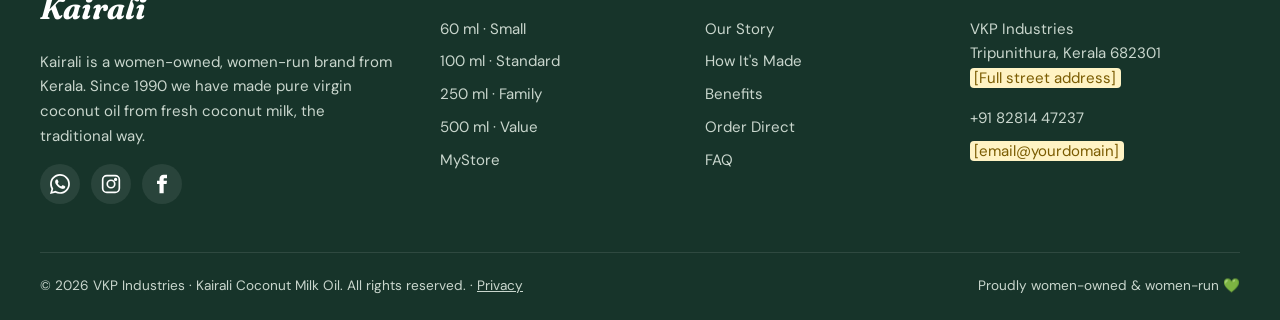
==== commit 2f198508: "Give each bottle size its own lifestyle scene 60 ml gift table, 100 ml dressing table, 250 ml nurser" ====
--- a/index.html
+++ b/index.html
@@ -137,7 +137,7 @@
 
         <div class="products">
           <article class="product">
-            <div class="ph ph--product is-loaded"><img src="assets/img/bottle-60.jpg" alt="Kairali Coconut Milk Oil 60 ml bottle with coconuts" loading="lazy" width="1000" height="1250"></div>
+            <div class="ph ph--product is-loaded"><img src="assets/img/bottle-60.jpg" alt="Kairali Coconut Milk Oil 60 ml bottle on a marble table with a gift box and jasmine flowers" loading="lazy" width="1000" height="1250"></div>
             <div class="product__body">
               <p class="product__tag">Small Bottle</p>
               <h3>Kairali Coconut Milk Oil · 60 ml</h3>
@@ -151,7 +151,7 @@
           </article>
 
           <article class="product">
-            <div class="ph ph--product is-loaded"><img src="assets/img/bottle-100.jpg" alt="Kairali Coconut Milk Oil 100 ml bottle with coconuts" loading="lazy" width="1000" height="1250"></div>
+            <div class="ph ph--product is-loaded"><img src="assets/img/bottle-100.jpg" alt="Kairali Coconut Milk Oil 100 ml bottle on a marble dressing table with a hibiscus flower and wooden comb" loading="lazy" width="1000" height="1250"></div>
             <div class="product__body">
               <p class="product__tag">Standard Bottle</p>
               <h3>Kairali Coconut Milk Oil · 100 ml</h3>
@@ -166,7 +166,7 @@
 
           <article class="product product--featured">
             <span class="product__ribbon">Family Favourite</span>
-            <div class="ph ph--product is-loaded"><img src="assets/img/bottle-250.jpg" alt="Kairali Coconut Milk Oil 250 ml round bottle with coconuts" loading="lazy" width="1000" height="1250"></div>
+            <div class="ph ph--product is-loaded"><img src="assets/img/bottle-250.jpg" alt="Kairali Coconut Milk Oil 250 ml round bottle in a nursery with a baby blanket and wooden rattle" loading="lazy" width="1000" height="1250"></div>
             <div class="product__body">
               <p class="product__tag">Family Bottle</p>
               <h3>Kairali Coconut Milk Oil · 250 ml</h3>
@@ -180,7 +180,7 @@
           </article>
 
           <article class="product">
-            <div class="ph ph--product is-loaded"><img src="assets/img/bottle-500.jpg" alt="Kairali Coconut Milk Oil 500 ml bottle with coconuts" loading="lazy" width="1000" height="1250"></div>
+            <div class="ph ph--product is-loaded"><img src="assets/img/bottle-500.jpg" alt="Kairali Coconut Milk Oil 500 ml bottle on a banana leaf in a Kerala kitchen with coconuts and a brass uruli" loading="lazy" width="1000" height="1250"></div>
             <div class="product__body">
               <p class="product__tag">Value Bottle</p>
               <h3>Kairali Coconut Milk Oil · 500 ml</h3>
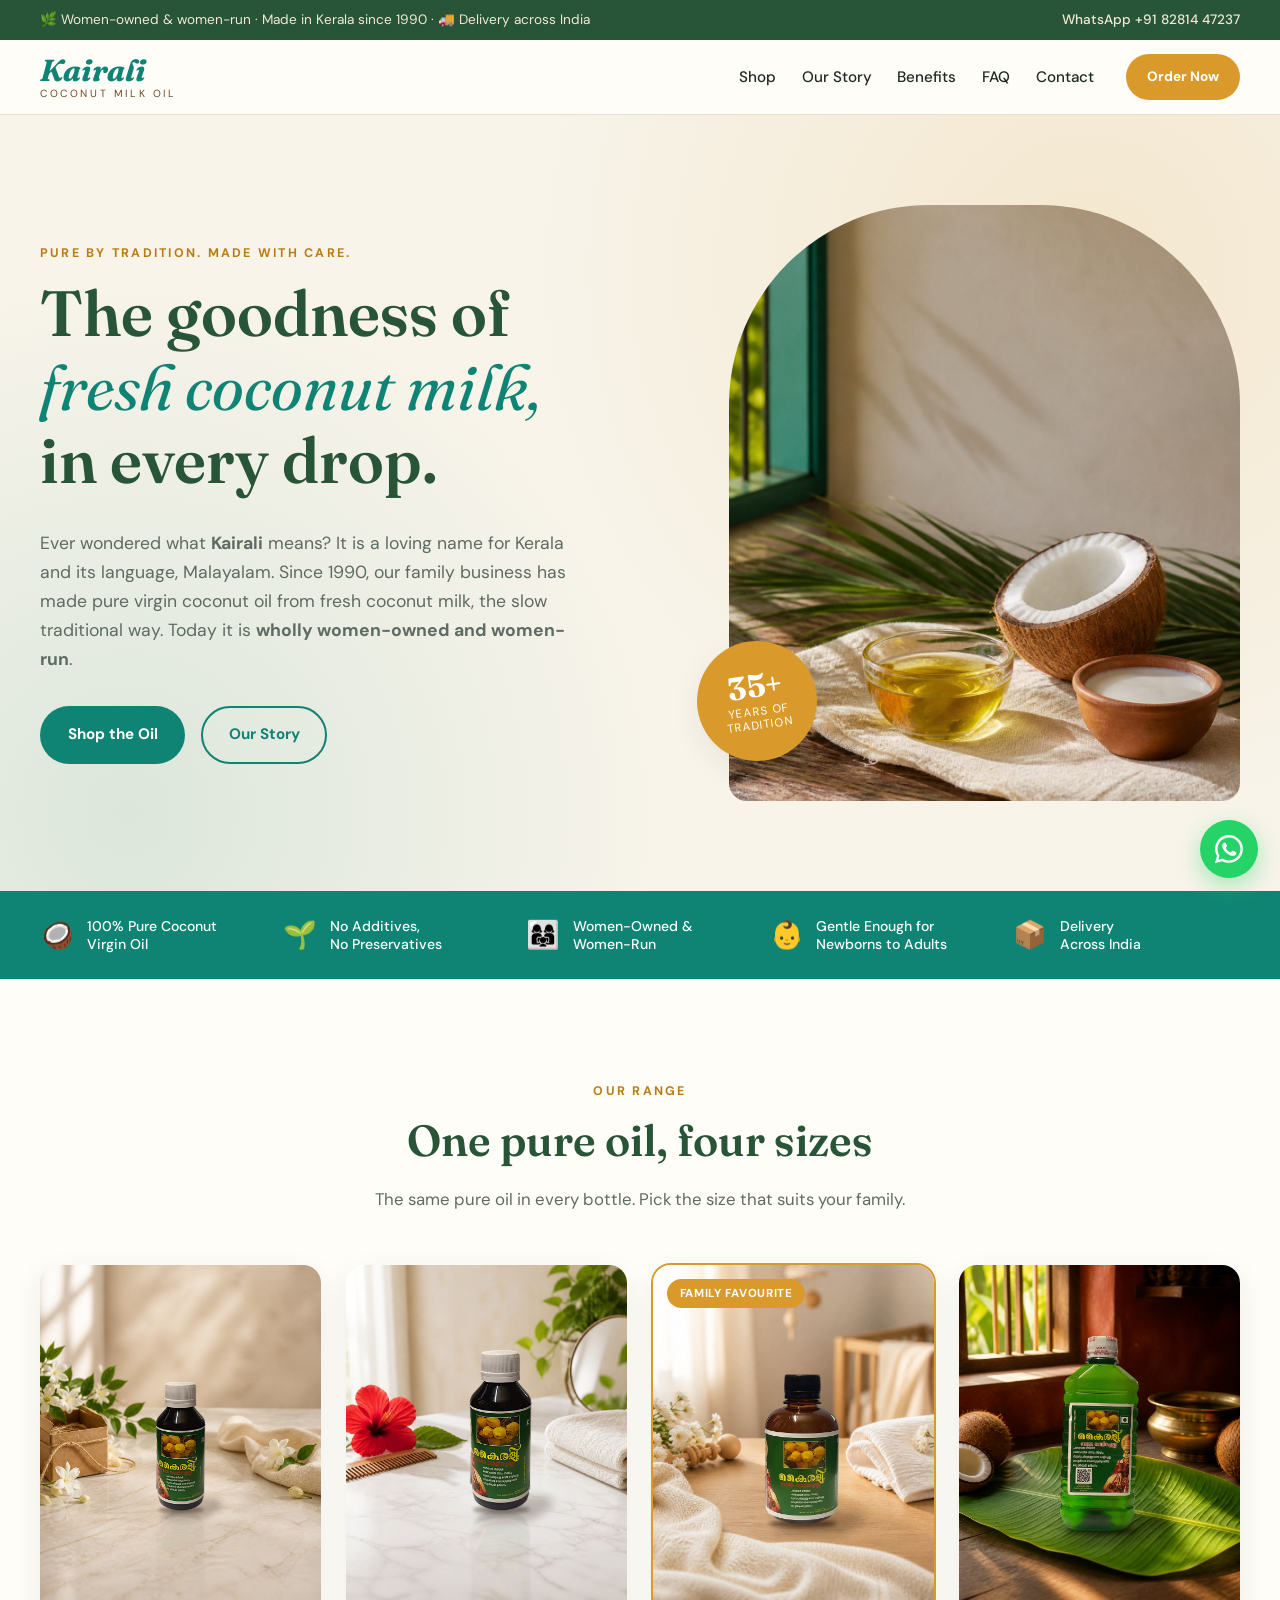
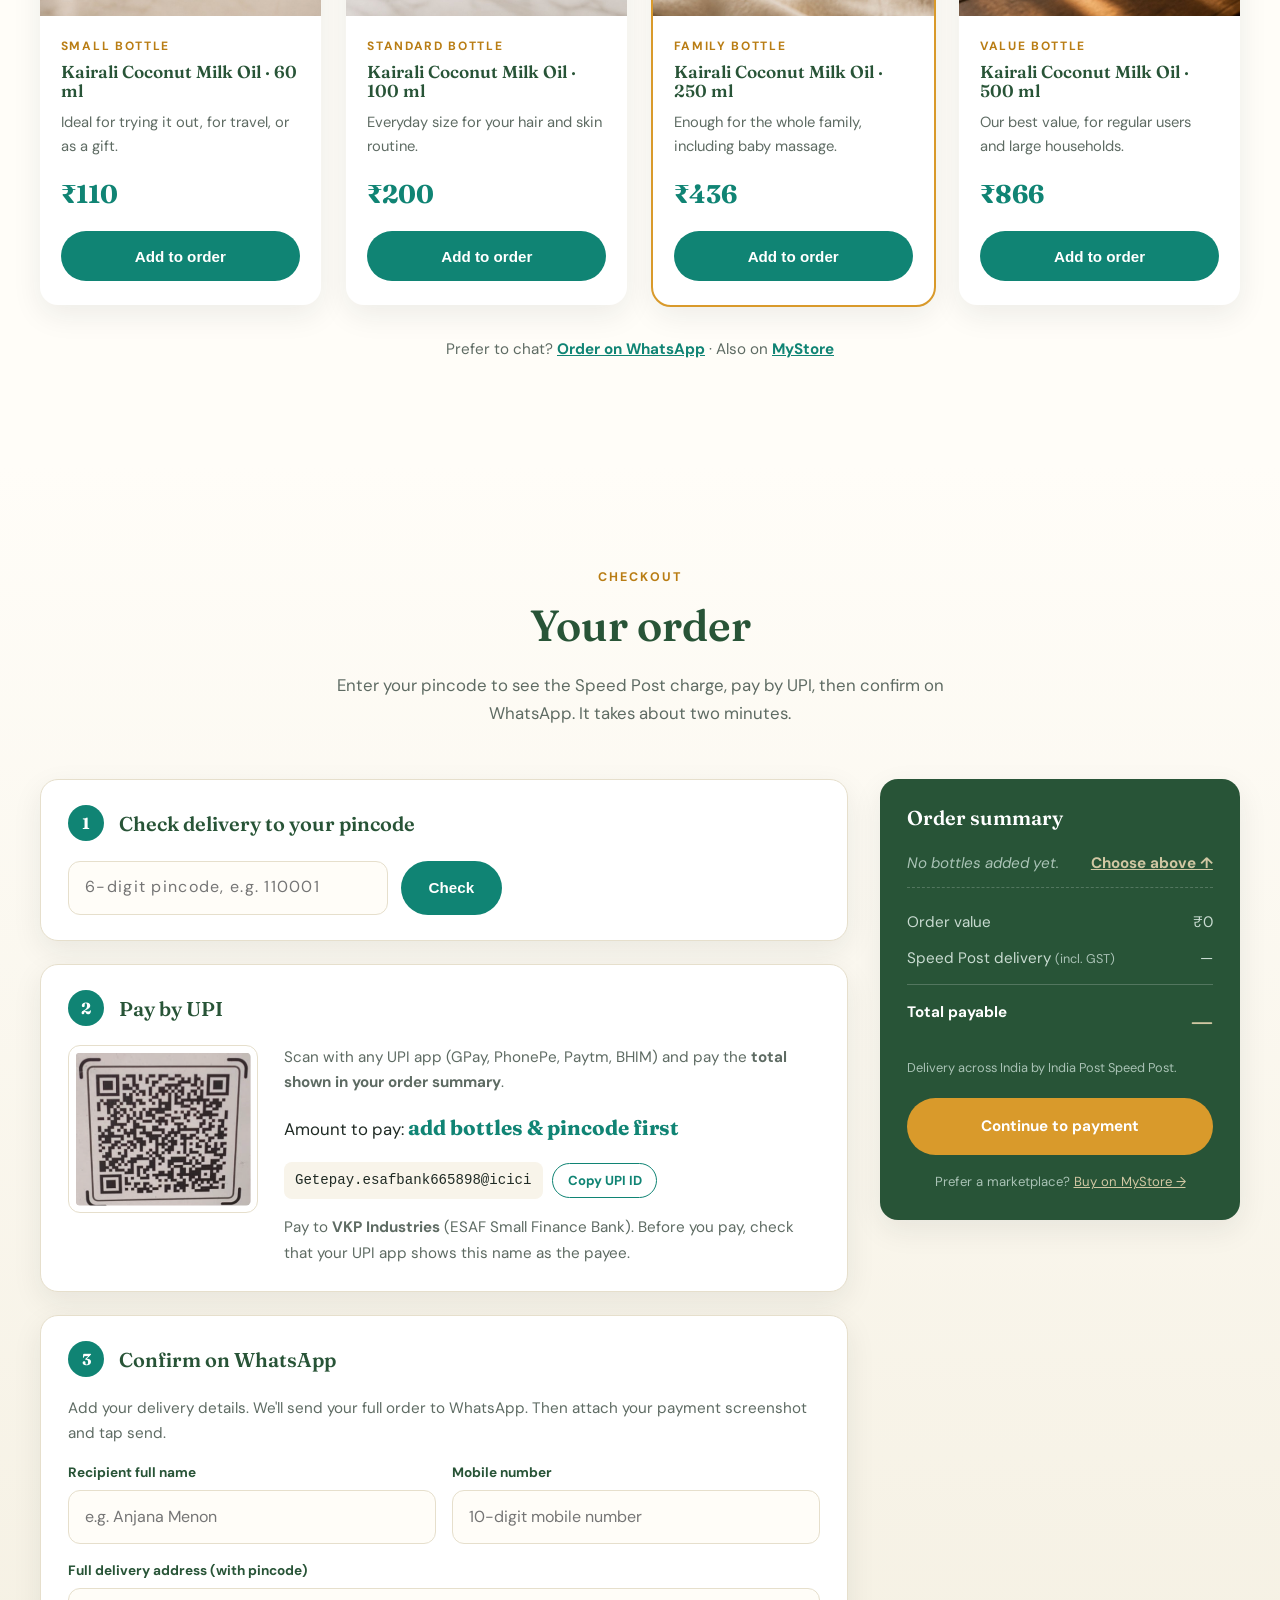
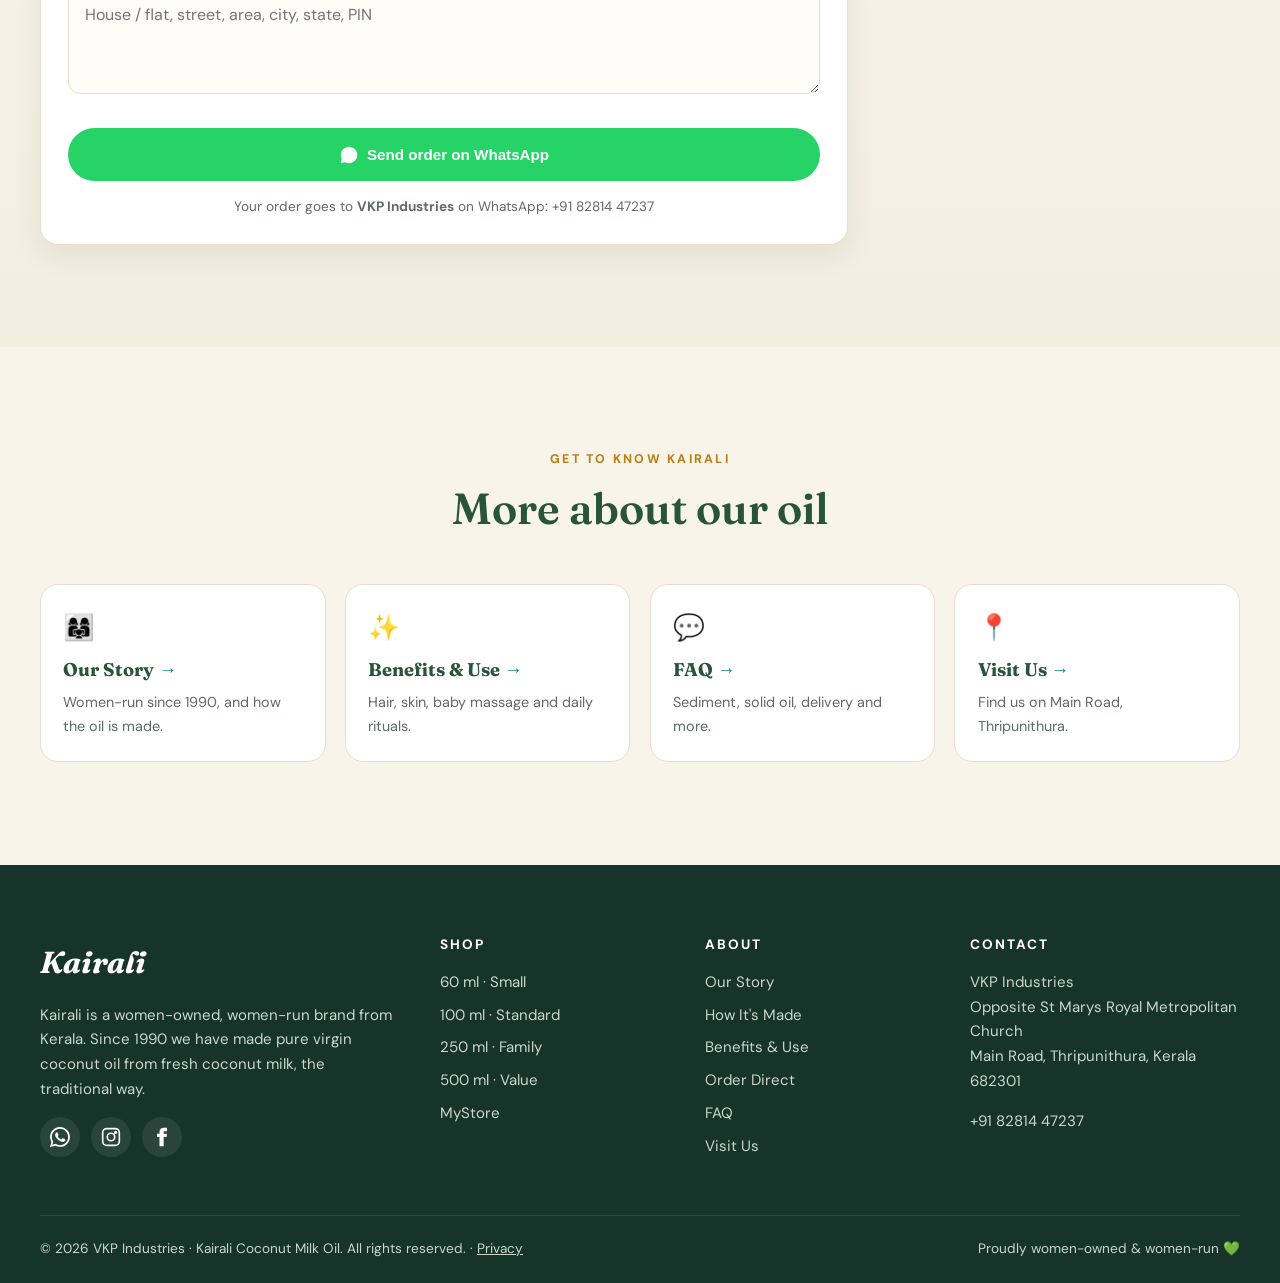
==== commit 32cbc708: "Split site into pages, put checkout right after the bottles, add map - Home: hero, bottles and check" ====
--- a/index.html
+++ b/index.html
@@ -43,7 +43,8 @@
     "name": "VKP Industries – Kairali Coconut Milk Oil",
     "foundingDate": "1990",
     "founder": { "@type": "Person", "name": "Subi Prince" },
-    "address": { "@type": "PostalAddress", "addressLocality": "Tripunithura", "postalCode": "682301", "addressRegion": "Kerala", "addressCountry": "IN" },
+    "address": { "@type": "PostalAddress", "streetAddress": "Opposite St Marys Royal Metropolitan Church, Main Road", "addressLocality": "Tripunithura", "postalCode": "682301", "addressRegion": "Kerala", "addressCountry": "IN" },
+    "location": { "@type": "Place", "geo": { "@type": "GeoCoordinates", "latitude": 9.945680587882705, "longitude": 76.34852240763396 } },
     "telephone": "+91-8281447237",
     "sameAs": ["https://www.facebook.com/kairalico/", "https://www.instagram.com/kairali_oil/"]
   }
@@ -64,23 +65,20 @@
   <!-- ============ HEADER ============ -->
   <header class="header" id="top">
     <div class="container header__inner">
-      <a href="#top" class="logo" aria-label="Kairali home">
-        <!-- PLACEHOLDER: replace this text logo with <img src="assets/img/logo.svg" alt="Kairali"> when available -->
+      <a href="./" class="logo" aria-label="Kairali home">
         <span class="logo__mark">Kairali</span>
         <span class="logo__sub">Coconut Milk Oil</span>
       </a>
 
       <nav class="nav" id="nav" aria-label="Main">
-        <a href="#shop">Shop</a>
-        <a href="#story">Our Story</a>
-        <a href="#process">How It's Made</a>
-        <a href="#benefits">Benefits</a>
-        <a href="#order">Order</a>
-        <a href="#faq">FAQ</a>
-        <a href="#contact">Contact</a>
+        <a href="./#shop">Shop</a>
+        <a href="about.html">Our Story</a>
+        <a href="benefits.html">Benefits</a>
+        <a href="faq.html">FAQ</a>
+        <a href="contact.html">Contact</a>
       </nav>
 
-      <a href="#order" class="btn btn--small btn--accent header__cta">Order Now <span class="cart-count" id="cartCount" hidden>0</span></a>
+      <a href="./#order" class="btn btn--small btn--accent header__cta" id="headerCta">Order Now <span class="cart-count" id="cartCount" hidden>0</span></a>
       <button class="nav-toggle" aria-label="Open menu" aria-expanded="false" aria-controls="nav">
         <span></span><span></span><span></span>
       </button>
@@ -102,7 +100,7 @@
           </p>
           <div class="hero__actions">
             <a href="#shop" class="btn btn--primary">Shop the Oil</a>
-            <a href="#story" class="btn btn--ghost">Our Story</a>
+            <a href="about.html" class="btn btn--ghost">Our Story</a>
           </div>
         </div>
         <div class="hero__media">
@@ -145,7 +143,6 @@
               <p class="product__price">₹110</p>
               <div class="product__actions">
                 <button type="button" class="btn btn--primary btn--block" data-add="60">Add to order</button>
-                <a class="product__quick" href="https://wa.me/918281447237?text=Hi%2C%20I%27d%20like%20to%20order%20Kairali%20Coconut%20Milk%20Oil%20-%2060%20ml" target="_blank" rel="noopener">or ask us on WhatsApp</a>
               </div>
             </div>
           </article>
@@ -159,7 +156,6 @@
               <p class="product__price">₹200</p>
               <div class="product__actions">
                 <button type="button" class="btn btn--primary btn--block" data-add="100">Add to order</button>
-                <a class="product__quick" href="https://wa.me/918281447237?text=Hi%2C%20I%27d%20like%20to%20order%20Kairali%20Coconut%20Milk%20Oil%20-%20100%20ml" target="_blank" rel="noopener">or ask us on WhatsApp</a>
               </div>
             </div>
           </article>
@@ -174,7 +170,6 @@
               <p class="product__price">₹436</p>
               <div class="product__actions">
                 <button type="button" class="btn btn--primary btn--block" data-add="250">Add to order</button>
-                <a class="product__quick" href="https://wa.me/918281447237?text=Hi%2C%20I%27d%20like%20to%20order%20Kairali%20Coconut%20Milk%20Oil%20-%20250%20ml" target="_blank" rel="noopener">or ask us on WhatsApp</a>
               </div>
             </div>
           </article>
@@ -188,208 +183,34 @@
               <p class="product__price">₹866</p>
               <div class="product__actions">
                 <button type="button" class="btn btn--primary btn--block" data-add="500">Add to order</button>
-                <a class="product__quick" href="https://wa.me/918281447237?text=Hi%2C%20I%27d%20like%20to%20order%20Kairali%20Coconut%20Milk%20Oil%20-%20500%20ml" target="_blank" rel="noopener">or ask us on WhatsApp</a>
               </div>
             </div>
           </article>
         </div>
 
-        <div class="shop__more">
-          <a href="https://www.mystore.in/en/product/kairali-coconut-milk-oil-1" class="btn btn--ghost" target="_blank" rel="noopener">Also available on MyStore →</a>
-          <a href="#order" class="btn btn--ghost">Calculate delivery &amp; order →</a>
-        </div>
-      </div>
-    </section>
-
-    <!-- ============ OUR STORY (women-owned) ============ -->
-    <section class="section section--cream" id="story">
-      <div class="container split">
-        <div class="split__media">
-          <figure class="owner-frame">
-            <div class="ph ph--portrait ph--arch is-loaded">
-              <img src="assets/img/founders.jpg" alt="Subi Prince, founder of Kairali, holding a bottle of Kairali Coconut Milk Oil at the VKP Industries unit" loading="lazy" width="1000" height="1200">
-            </div>
-            <figcaption class="owner-frame__badge"><strong>Subi Prince</strong><span>Founder &amp; Owner</span></figcaption>
-          </figure>
-        </div>
-        <div class="split__text">
-          <p class="eyebrow">The Story Begins…</p>
-          <h2>Run by women, built on tradition</h2>
-          <p>
-            Kairali began in <strong>1990</strong> in Tripunithura, Kerala, under <strong>VKP Industries</strong>.
-            The aim was simple: make the coconut oil our grandmothers trusted. That means oil drawn from
-            fresh coconut milk and slowly cooked into pure <em>ventha velichenna</em> (വെന്ത വെളിച്ചെണ്ണ), with nothing added.
-          </p>
-          <p>
-            Today Kairali is <strong>wholly women-owned and women-operated</strong>, led by founder
-            <strong>Subi Prince</strong>. Women choose the coconuts, make the oil, bottle it and send it to you.
-          </p>
-          <div class="stats">
-            <div><strong>1990</strong><span>Founded</span></div>
-            <div><strong>100%</strong><span>Women-run</span></div>
-            <div><strong>0</strong><span>Additives</span></div>
-          </div>
-        </div>
-      </div>
-    </section>
-
-    <!-- ============ PROCESS (inspired by Thenga's 4-step strip) ============ -->
-    <section class="section" id="process">
-      <div class="container">
-        <div class="section__head">
-          <p class="eyebrow">How It's Made</p>
-          <h2>From coconut to bottle, the traditional way</h2>
-          <p>Fresh coconut milk, slow care and patience. No shortcuts and no chemicals.</p>
-        </div>
-        <div class="steps">
-          <div class="step">
-            <div class="ph ph--round is-loaded"><img src="assets/img/step-1.jpg" alt="Fresh Kerala coconuts" loading="lazy"></div>
-            <span class="step__num">01</span>
-            <h3>Fresh Coconuts</h3>
-            <p>Mature, high-grade coconuts from Kerala.</p>
-          </div>
-          <div class="step">
-            <div class="ph ph--round is-loaded"><img src="assets/img/step-2.jpg" alt="Grated coconut / extracting coconut milk" loading="lazy"></div>
-            <span class="step__num">02</span>
-            <h3>Coconut Milk</h3>
-            <p>The coconut is grated and pressed to draw out rich coconut milk.</p>
-          </div>
-          <div class="step">
-            <div class="ph ph--round is-loaded"><img src="assets/img/step-3.jpg" alt="Coconut milk cream being slowly cooked in a traditional vessel" loading="lazy"></div>
-            <span class="step__num">03</span>
-            <h3>Slowly Cooked</h3>
-            <p>The coconut milk cream is cooked gently by traditional methods until the pure oil separates.</p>
-          </div>
-          <div class="step">
-            <div class="ph ph--round is-loaded"><img src="assets/img/step-4.jpg" alt="Golden oil being filtered / bottled by hand" loading="lazy"></div>
-            <span class="step__num">04</span>
-            <h3>Pure Oil, Bottled</h3>
-            <p>The oil is filtered and bottled by hand, with no additives or preservatives.</p>
-          </div>
-        </div>
-      </div>
-    </section>
-
-    <!-- ============ BENEFITS ============ -->
-    <section class="section section--teal" id="benefits">
-      <div class="container">
-        <div class="section__head section__head--light">
-          <p class="eyebrow">Key Benefits</p>
-          <h2>Long trusted in Kerala homes</h2>
-          <p>Kerala families have used coconut milk oil for generations to care for their hair and skin.</p>
-        </div>
-        <div class="benefits">
-          <div class="benefit">
-            <span class="benefit__icon">💇‍♀️</span>
-            <h3>Hair Care</h3>
-            <ul>
-              <li><strong>Thick, lustrous hair:</strong> nourishes the scalp and supports healthy growth.</li>
-              <li><strong>Less hair fall &amp; dandruff:</strong> soothes the scalp.</li>
-            </ul>
-          </div>
-          <div class="benefit">
-            <span class="benefit__icon">✨</span>
-            <h3>Skin Care</h3>
-            <ul>
-              <li><strong>Soft, supple skin:</strong> deep hydration that keeps skin smooth.</li>
-              <li><strong>Calms minor irritations:</strong> traditionally used for prickly heat and dry patches.</li>
-            </ul>
-          </div>
-          <div class="benefit">
-            <span class="benefit__icon">👶</span>
-            <h3>Baby Massage</h3>
-            <ul>
-              <li><strong>Pure and gentle:</strong> made with nothing added, as Kerala families have long done for newborns.</li>
-              <li><strong>Full-body massage:</strong> a cherished daily ritual for little ones.</li>
-            </ul>
-          </div>
-          <div class="benefit">
-            <span class="benefit__icon">🌿</span>
-            <h3>Wellness</h3>
-            <ul>
-              <li><strong>Enriches vitality:</strong> regular oil massage supports circulation and well-being.</li>
-              <li><strong>For all ages:</strong> one oil for the whole family.</li>
-            </ul>
-          </div>
-        </div>
-      </div>
-    </section>
-
-    <!-- ============ HERITAGE (Malayalam) ============ -->
-    <section class="section section--cream heritage">
-      <div class="container split split--reverse">
-        <div class="split__text">
-          <p class="eyebrow">Rooted in Ayurveda</p>
-          <h2 lang="ml" class="ml">തേങ്ങാപ്പാലിൽ നിന്നും<br>നിർമ്മിക്കപ്പെട്ടത്</h2>
-          <p class="heritage__sub">Made from coconut milk</p>
-          <blockquote class="verse" lang="ml">
-            നാളികേരഫലോത്ഭുതം തൈലം വാജീകരം ഗുരു<br>
-            പോഷണം ക്ഷീണധാതൂനാം വാതപിത്തപ്രണാശനം<br>
-            മൂത്രാഘാതേ പ്രമേഹേ ച ശ്വാസേ കാസേ ച യക്ഷ്‌മണി<br>
-            മേധാലോപേ ച ഹിതം ക്ഷതാനാം ഭരണം തഥാ
-            <cite>— രാജ നിഘണ്ടു (Raja Nighantu)</cite>
-          </blockquote>
-          <ul class="ml-list" lang="ml">
-            <li>പിഞ്ചോമനകൾക്ക് സർവ്വാംഗ ഉപയോഗത്തിന് ഉത്കൃഷ്ടമായത്.</li>
-            <li>മുടിവളർച്ചയ്ക്കും ചർമ്മകാന്തിക്കും ഉത്തമം.</li>
-            <li>മുടികൊഴിച്ചിൽ, താരൻ, കരപ്പൻ, ചൂടുകുരു, ചർമ്മത്തിലെ പാടുകൾ എന്നിവയ്ക്ക് ഉത്തമം.</li>
-            <li>നാളികേരത്തിലെ ഔഷധമൂല്യങ്ങൾ അടങ്ങിയിരിക്കുന്നതിനാൽ ഉണർവിനും ഉന്മേഷത്തിനും സഹായകം.</li>
-          </ul>
-        </div>
-        <div class="split__media">
-          <div class="ph ph--portrait is-loaded"><img src="assets/img/heritage.jpg" alt="Kerala heritage image, e.g. Kathakali motif from the label, a traditional uruli, or a grandmother oiling a child&#x27;s hair" loading="lazy"></div>
-        </div>
-      </div>
-    </section>
-
-    <!-- ============ HOW TO USE ============ -->
-    <section class="section" id="use">
-      <div class="container">
-        <div class="section__head">
-          <p class="eyebrow">Daily Rituals</p>
-          <h2>How to use Kairali</h2>
-        </div>
-        <div class="rituals">
-          <div class="ritual">
-            <div class="ph ph--wide is-loaded"><img src="assets/img/use-hair.jpg" alt="Woman massaging oil into hair / scalp" loading="lazy"></div>
-            <h3>Head Massage</h3>
-            <p>Warm a few drops between your palms and massage into the scalp. Leave it on for 30 minutes or overnight, then wash.</p>
-          </div>
-          <div class="ritual">
-            <div class="ph ph--wide is-loaded"><img src="assets/img/use-baby.jpg" alt="Mother giving baby an oil massage" loading="lazy"></div>
-            <h3>Baby Massage</h3>
-            <p>Gently massage your baby's whole body before the bath, as Kerala mothers have done for generations.</p>
-          </div>
-          <div class="ritual">
-            <div class="ph ph--wide is-loaded"><img src="assets/img/use-skin.jpg" alt="Applying oil to skin / hands" loading="lazy"></div>
-            <h3>Skin Care</h3>
-            <p>Smooth onto damp skin after a bath to lock in moisture, or use on dry patches through the day.</p>
-          </div>
-        </div>
-      </div>
-    </section>
-
-    <!-- ============ BUILD YOUR ORDER (integrated order & delivery calculator) ============ -->
+        <p class="shop__alt">
+          Prefer to chat? <a href="https://wa.me/918281447237?text=Hi%2C%20I%27d%20like%20to%20order%20Kairali%20Coconut%20Milk%20Oil" target="_blank" rel="noopener">Order on WhatsApp</a>
+          · Also on <a href="https://www.mystore.in/en/product/kairali-coconut-milk-oil-1" target="_blank" rel="noopener">MyStore</a>
+        </p>
+      </div>
+    </section>
+
+    <!-- ============ CHECKOUT ============ -->
     <section class="section ob-section" id="order">
       <div class="container">
         <div class="section__head">
-          <p class="eyebrow">Build Your Order</p>
-          <h2>Order direct from us</h2>
-          <p>Choose your bottles and enter your pincode to see the Speed Post charge. Then pay by UPI and confirm on WhatsApp. It takes about two minutes.</p>
+          <p class="eyebrow">Checkout</p>
+          <h2>Your order</h2>
+          <p>Enter your pincode to see the Speed Post charge, pay by UPI, then confirm on WhatsApp. It takes about two minutes.</p>
         </div>
 
         <div class="ob">
           <div class="ob__steps">
 
-            <!-- Step 1: bottles -->
-            <div class="ob-card" id="ob-step-1">
-              <div class="ob-card__head"><span class="ob-num">1</span><h3>Choose your bottles</h3></div>
-              <div class="ob-items" id="obItems"><!-- filled by order.js --></div>
-            </div>
-
-            <!-- Step 2: pincode -->
+
+            <!-- Step 1: pincode -->
             <div class="ob-card" id="ob-step-2">
-              <div class="ob-card__head"><span class="ob-num">2</span><h3>Check delivery to your pincode</h3></div>
+              <div class="ob-card__head"><span class="ob-num">1</span><h3>Check delivery to your pincode</h3></div>
               <div class="ob-pin">
                 <label for="obPin" class="sr-only">Delivery pincode</label>
                 <input type="text" id="obPin" maxlength="6" placeholder="6-digit pincode, e.g. 110001" inputmode="numeric" pattern="[0-9]{6}" autocomplete="postal-code">
@@ -404,9 +225,9 @@
               </div>
             </div>
 
-            <!-- Step 3: pay -->
+            <!-- Step 2: pay -->
             <div class="ob-card" id="ob-step-3">
-              <div class="ob-card__head"><span class="ob-num">3</span><h3>Pay by UPI</h3></div>
+              <div class="ob-card__head"><span class="ob-num">2</span><h3>Pay by UPI</h3></div>
               <div class="ob-pay">
                 <img src="assets/img/upi-qr.png" alt="UPI QR code for VKP Industries" class="ob-pay__qr" width="335" height="293" loading="lazy">
                 <div class="ob-pay__info">
@@ -422,9 +243,9 @@
               </div>
             </div>
 
-            <!-- Step 4: confirm -->
+            <!-- Step 3: confirm -->
             <div class="ob-card" id="ob-step-4">
-              <div class="ob-card__head"><span class="ob-num">4</span><h3>Confirm on WhatsApp</h3></div>
+              <div class="ob-card__head"><span class="ob-num">3</span><h3>Confirm on WhatsApp</h3></div>
               <p class="ob-intro">Add your delivery details. We'll send your full order to WhatsApp. Then attach your payment screenshot and tap send.</p>
               <div class="ob-fields">
                 <div class="ob-field">
@@ -451,8 +272,8 @@
 
           <!-- Sticky live summary -->
           <aside class="ob-summary" aria-live="polite">
-            <h3>Your order</h3>
-            <ul class="ob-summary__lines" id="obLines"><li class="ob-empty">No bottles added yet.</li></ul>
+            <h3>Order summary</h3>
+            <ul class="ob-summary__lines" id="obLines"><li class="ob-empty">No bottles added yet. <a href="#shop">Choose above ↑</a></li></ul>
             <div class="ob-summary__row"><span>Order value</span><span id="obSubtotal">₹0</span></div>
             <div class="ob-summary__row"><span>Speed Post delivery <small>(incl. GST)</small></span><span id="obShip">Enter pincode</span></div>
             <div class="ob-summary__row ob-summary__total"><span>Total payable</span><span id="obTotal">—</span></div>
@@ -464,55 +285,18 @@
       </div>
     </section>
 
-    <!-- ============ FAQ ============ -->
-    <section class="section section--cream" id="faq">
-      <div class="container container--narrow">
-        <div class="section__head">
-          <p class="eyebrow">FAQ</p>
-          <h2>Questions, answered</h2>
-        </div>
-        <div class="faq">
-          <details>
-            <summary>What makes coconut milk oil different from regular coconut oil?</summary>
-            <p>Regular coconut oil is usually pressed from dried copra. Kairali is made from <strong>fresh coconut milk</strong>, cooked by traditional methods. This gives it a pleasant natural aroma and keeps the goodness of fresh coconut.</p>
-          </details>
-          <details>
-            <summary>Is it safe for babies?</summary>
-            <p>Yes. Kairali has no additives or preservatives, and Kerala families have used this kind of oil for newborn massage for generations. As with any new product, do a small patch test first.</p>
-          </details>
-          <details>
-            <summary>I see a little sediment in the bottle. Is that okay?</summary>
-            <p>Yes. Kairali is pure oil with nothing added, so a little natural sediment can settle at the bottom. It does not mean the quality has gone down.</p>
-          </details>
-          <details>
-            <summary>Why has my oil turned solid / white?</summary>
-            <p>Pure coconut oil naturally turns solid below about 24°C. Keep the bottle in warm water for a few minutes and it will turn liquid again. This is a sign of purity.</p>
-          </details>
-          <details>
-            <summary>Do you deliver outside Kerala?</summary>
-            <p>Yes, we offer delivery across India by India Post Speed Post. Enter your pincode in <a href="#order">Build Your Order</a> to see the exact delivery charge.</p>
-          </details>
-          <details>
-            <summary>Do you take bulk or wholesale orders?</summary>
-            <p><span class="todo">[Confirm your bulk/wholesale policy]</span> Message us on <a href="https://wa.me/918281447237" target="_blank" rel="noopener">WhatsApp</a> for bulk, retail or gifting enquiries.</p>
-          </details>
-        </div>
-      </div>
-    </section>
-
-    <!-- ============ INSTAGRAM STRIP ============ -->
-    <section class="section insta">
+    <!-- ============ EXPLORE (links to the other pages) ============ -->
+    <section class="section section--cream explore-section">
       <div class="container">
         <div class="section__head">
-          <p class="eyebrow">@kairali_oil</p>
-          <h2>Follow us on Instagram</h2>
-        </div>
-        <div class="insta__grid">
-          <a href="https://www.instagram.com/kairali_oil/" target="_blank" rel="noopener"><div class="ph ph--square" data-src="assets/img/insta-1.jpg" data-label="Instagram post 1" data-size="600 × 600"></div></a>
-          <a href="https://www.instagram.com/kairali_oil/" target="_blank" rel="noopener"><div class="ph ph--square" data-src="assets/img/insta-2.jpg" data-label="Instagram post 2" data-size="600 × 600"></div></a>
-          <a href="https://www.instagram.com/kairali_oil/" target="_blank" rel="noopener"><div class="ph ph--square" data-src="assets/img/insta-3.jpg" data-label="Instagram post 3" data-size="600 × 600"></div></a>
-          <a href="https://www.instagram.com/kairali_oil/" target="_blank" rel="noopener"><div class="ph ph--square" data-src="assets/img/insta-4.jpg" data-label="Instagram post 4" data-size="600 × 600"></div></a>
-          <a href="https://www.instagram.com/kairali_oil/" target="_blank" rel="noopener"><div class="ph ph--square" data-src="assets/img/insta-5.jpg" data-label="Instagram post 5" data-size="600 × 600"></div></a>
+          <p class="eyebrow">Get to know Kairali</p>
+          <h2>More about our oil</h2>
+        </div>
+        <div class="explore">
+          <a class="explore__card" href="about.html"><span class="explore__icon">👩‍👩‍👧</span><strong>Our Story</strong><span>Women-run since 1990, and how the oil is made.</span></a>
+          <a class="explore__card" href="benefits.html"><span class="explore__icon">✨</span><strong>Benefits &amp; Use</strong><span>Hair, skin, baby massage and daily rituals.</span></a>
+          <a class="explore__card" href="faq.html"><span class="explore__icon">💬</span><strong>FAQ</strong><span>Sediment, solid oil, delivery and more.</span></a>
+          <a class="explore__card" href="contact.html"><span class="explore__icon">📍</span><strong>Visit Us</strong><span>Find us on Main Road, Thripunithura.</span></a>
         </div>
       </div>
     </section>
@@ -520,7 +304,7 @@
   </main>
 
   <!-- ============ FOOTER ============ -->
-  <footer class="footer" id="contact">
+  <footer class="footer">
     <div class="container footer__grid">
       <div class="footer__brand">
         <span class="logo__mark logo__mark--light">Kairali</span>
@@ -539,29 +323,29 @@
       </div>
       <div>
         <h4>Shop</h4>
-        <a href="#shop">60 ml · Small</a>
-        <a href="#shop">100 ml · Standard</a>
-        <a href="#shop">250 ml · Family</a>
-        <a href="#shop">500 ml · Value</a>
+        <a href="./#shop">60 ml · Small</a>
+        <a href="./#shop">100 ml · Standard</a>
+        <a href="./#shop">250 ml · Family</a>
+        <a href="./#shop">500 ml · Value</a>
         <a href="https://www.mystore.in/en/product/kairali-coconut-milk-oil-1" target="_blank" rel="noopener">MyStore</a>
       </div>
       <div>
         <h4>About</h4>
-        <a href="#story">Our Story</a>
-        <a href="#process">How It's Made</a>
-        <a href="#benefits">Benefits</a>
-        <a href="#order">Order Direct</a>
-        <a href="#faq">FAQ</a>
+        <a href="about.html">Our Story</a>
+        <a href="about.html#process">How It's Made</a>
+        <a href="benefits.html">Benefits &amp; Use</a>
+        <a href="./#order">Order Direct</a>
+        <a href="faq.html">FAQ</a>
+        <a href="contact.html">Visit Us</a>
       </div>
       <div>
         <h4>Contact</h4>
         <p>
           VKP Industries<br>
-          Tripunithura, Kerala 682301<br>
-          <span class="todo">[Full street address]</span>
+          Opposite St Marys Royal Metropolitan Church<br>
+          Main Road, Thripunithura, Kerala 682301
         </p>
         <a href="https://wa.me/918281447237" target="_blank" rel="noopener">+91 82814 47237</a>
-        <a href="mailto:hello@example.com"><span class="todo">[email@yourdomain]</span></a>
       </div>
     </div>
     <div class="container footer__bottom">
@@ -570,6 +354,11 @@
     </div>
   </footer>
 
+  <a href="./#order" class="cartbar" id="cartBar" aria-live="polite">
+    <span class="cartbar__info">🛒 <strong id="cartBarCount">0 bottles</strong> · <span id="cartBarTotal">₹0</span></span>
+    <span class="cartbar__cta">View order →</span>
+  </a>
+
   <a href="https://wa.me/918281447237?text=Hi%2C%20I%27d%20like%20to%20order%20Kairali%20Coconut%20Milk%20Oil" class="wa-float" target="_blank" rel="noopener" aria-label="Chat on WhatsApp">
     <svg viewBox="0 0 24 24" width="28" height="28" fill="currentColor"><path d="M17.5 14.4c-.3-.1-1.7-.8-2-.9-.3-.1-.5-.1-.7.1-.2.3-.8.9-.9 1.1-.2.2-.3.2-.6.1-.3-.1-1.2-.5-2.3-1.4-.9-.8-1.4-1.7-1.6-2-.2-.3 0-.5.1-.6l.4-.5c.1-.2.2-.3.3-.5.1-.2 0-.4 0-.5l-.9-2.2c-.2-.6-.5-.5-.7-.5h-.6c-.2 0-.5.1-.8.4-.3.3-1 1-1 2.5s1.1 2.9 1.2 3.1c.1.2 2.1 3.2 5.1 4.5.7.3 1.3.5 1.7.6.7.2 1.4.2 1.9.1.6-.1 1.7-.7 2-1.4.2-.7.2-1.2.2-1.4-.1-.1-.3-.2-.6-.3zM12 21.8c-1.8 0-3.5-.5-5-1.4l-.4-.2-3.7 1 1-3.6-.2-.4c-1-1.6-1.5-3.4-1.5-5.2 0-5.4 4.4-9.8 9.8-9.8 2.6 0 5.1 1 6.9 2.9 1.8 1.8 2.9 4.3 2.9 6.9 0 5.4-4.4 9.8-9.8 9.8zM20.4 3.6C18.1 1.3 15.1 0 12 0 5.4 0 .1 5.3.1 11.9c0 2.1.6 4.2 1.6 6L0 24l6.3-1.6c1.7.9 3.7 1.4 5.7 1.4 6.6 0 11.9-5.3 11.9-11.9 0-3.2-1.2-6.2-3.5-8.3z"/></svg>
   </a>
--- a/assets/css/style.css
+++ b/assets/css/style.css
@@ -29,7 +29,8 @@
 }
 
 * { box-sizing: border-box; }
-html { scroll-behavior: smooth; scroll-padding-top: 90px; }
+html { scroll-behavior: smooth; scroll-padding-top: 90px; overflow-x: hidden; }
+@supports (overflow: clip) { html { overflow-x: clip; } }
 body {
   margin: 0;
   font-family: var(--font-body);
@@ -45,6 +46,7 @@
 h1 em { color: var(--teal); font-style: italic; font-weight: 400; }
 h2 { font-size: clamp(1.9rem, 3.4vw, 2.75rem); font-weight: 600; }
 h3 { font-size: 1.25rem; font-weight: 600; }
+h1.h2 { font-size: clamp(1.9rem, 3.4vw, 2.75rem); }
 p { margin: 0 0 1em; }
 
 .container { width: min(var(--container), 100% - 2.5rem); margin-inline: auto; }
@@ -106,7 +108,8 @@
 .nav { display: flex; gap: 1.6rem; margin-left: auto; }
 .nav a { color: var(--ink); text-decoration: none; font-weight: 500; font-size: .95rem; position: relative; }
 .nav a::after { content: ""; position: absolute; left: 0; bottom: -4px; width: 0; height: 2px; background: var(--gold); transition: width .25s; }
-.nav a:hover::after { width: 100%; }
+.nav a:hover::after, .nav a[aria-current="page"]::after { width: 100%; }
+.nav a[aria-current="page"] { color: var(--teal); }
 .nav-toggle { display: none; background: none; border: 0; padding: .4rem; cursor: pointer; }
 .nav-toggle span { display: block; width: 24px; height: 2px; background: var(--green-deep); margin: 5px 0; transition: .3s; }
 
@@ -178,7 +181,7 @@
 .section--teal { background: var(--green-deep); color: #e9f1ec; }
 .section__head { text-align: center; max-width: 640px; margin: 0 auto 3.2rem; }
 .section__head p:last-child { color: var(--muted); font-size: 1.05rem; }
-.section__head--light h2 { color: #fff; }
+.section__head--light h1, .section__head--light h2 { color: #fff; }
 .section__head--light p:last-child { color: #c9dbd1; }
 .section__head--light .eyebrow { color: var(--beige); }
 
@@ -204,7 +207,16 @@
 .product h3 { font-size: 1.08rem; }
 .product__desc { color: var(--muted); font-size: .92rem; flex: 1; }
 .product__price { font-family: var(--font-head); font-size: 1.6rem; font-weight: 700; color: var(--teal); margin-bottom: 1rem; }
-.shop__more { display: flex; justify-content: center; gap: 1rem; margin-top: 2.6rem; flex-wrap: wrap; }
+.shop__alt { text-align: center; margin: 2rem 0 0; color: var(--muted); font-size: .95rem; }
+.shop__alt a { font-weight: 700; }
+.product.has-qty { outline: 2px solid var(--teal); }
+.product__qty {
+  justify-content: space-between; padding: .3rem;
+  border: 1.5px solid var(--teal); border-radius: 999px; background: #eef7f4;
+}
+[hidden] { display: none !important; }   /* .btn etc. set display, which would otherwise override the hidden attribute */
+.product__qty output { font-size: .92rem; color: var(--green-deep); }
+.product__qty button { width: 38px; height: 38px; }
 
 /* ---------- Split layout ---------- */
 .split { display: grid; grid-template-columns: 1fr 1fr; gap: clamp(2rem, 6vw, 5rem); align-items: center; }
@@ -310,10 +322,18 @@
 .faq details p { padding: 0 1.4rem 1.2rem; margin: 0; color: var(--muted); }
 
 /* ---------- Instagram ---------- */
-.insta { padding-top: 4rem; }
-.insta__grid { display: grid; grid-template-columns: repeat(5, 1fr); gap: 1rem; }
-.insta__grid a { display: block; transition: opacity .2s; }
-.insta__grid a:hover { opacity: .85; }
+/* Visit us / map */
+.visit { display: grid; grid-template-columns: 2fr 1fr; gap: 1.5rem; align-items: stretch; }
+.visit__map { width: 100%; min-height: 380px; border: 0; border-radius: 18px; box-shadow: 0 8px 24px rgba(0,0,0,.08); }
+.visit__card { background: var(--cream); border: 1px solid var(--line); border-radius: 18px; padding: 2rem; display: flex; flex-direction: column; justify-content: center; gap: 1rem; align-items: flex-start; }
+.visit__card h3 { margin: 0; }
+.visit__card p { margin: 0; color: var(--muted); }
+.visit__link { color: var(--teal); font-weight: 600; }
+@media (max-width: 900px) {
+  .visit { grid-template-columns: 1fr; }
+  .visit__map { min-height: 300px; }
+}
+
 
 /* ---------- Footer ---------- */
 .footer { background: #17342a; color: #c9d6cd; padding: 4.5rem 0 0; font-size: .94rem; }
@@ -341,15 +361,6 @@
   width: 36px; height: 36px; border-radius: 50%;
   background: var(--teal); color: #fff; font-family: var(--font-head); font-weight: 700;
 }
-.ob-items { display: grid; grid-template-columns: 1fr 1fr; gap: .9rem; }
-.ob-item {
-  display: flex; align-items: center; justify-content: space-between; gap: .8rem;
-  padding: .9rem 1rem; border: 1.5px solid var(--line); border-radius: 14px;
-  background: var(--cream-2); transition: border-color .2s, background .2s;
-}
-.ob-item.has-qty { border-color: var(--teal); background: #eef7f4; }
-.ob-item__info strong { display: block; font-family: var(--font-head); font-size: 1.2rem; color: var(--green-deep); }
-.ob-item__info span { font-size: .85rem; color: var(--muted); }
 .ob-qty { display: flex; align-items: center; gap: .4rem; }
 .ob-qty button {
   width: 34px; height: 34px; border-radius: 50%; border: 1.5px solid var(--teal);
@@ -405,6 +416,7 @@
 .ob-summary__lines { list-style: none; padding: 0; margin: 0 0 1rem; border-bottom: 1px dashed rgba(255,255,255,.2); }
 .ob-summary__lines li { display: flex; justify-content: space-between; padding: .35rem 0 .7rem; font-size: .95rem; }
 .ob-summary__lines .ob-empty { color: #a9c2b5; font-style: italic; }
+.ob-summary__lines .ob-empty a { color: var(--beige); font-style: normal; font-weight: 700; margin-left: .3rem; }
 .ob-summary__row { display: flex; justify-content: space-between; gap: 1rem; padding: .35rem 0; font-size: .95rem; color: #c9dbd1; }
 .ob-summary__row small { color: #a9c2b5; }
 .ob-summary__total { margin-top: .5rem; padding-top: .9rem; border-top: 1px solid rgba(255,255,255,.2); color: #fff; font-weight: 700; }
@@ -415,8 +427,6 @@
 .ob-summary__alt { text-align: center; font-size: .82rem; margin: 1rem 0 0; color: #a9c2b5; }
 .ob-summary__alt a { color: var(--beige); }
 
-.product__quick { display: block; text-align: center; font-size: .82rem; color: var(--muted); margin-top: .6rem; }
-.product__quick:hover { color: var(--teal); }
 .cart-count { display: inline-grid; place-items: center; min-width: 20px; height: 20px; padding: 0 5px; border-radius: 999px; background: #fff; color: var(--gold-dark); font-size: .75rem; }
 .cart-count[hidden] { display: none; }
 
@@ -433,16 +443,36 @@
 .toast.is-visible { transform: translate(-50%, 0); opacity: 1; }
 .toast a { color: var(--beige); font-weight: 700; text-decoration: none; white-space: nowrap; }
 
+/* Mobile cart bar: replaces the toast on small screens */
+.cartbar {
+  position: fixed; left: .75rem; right: .75rem; bottom: .75rem; z-index: 85;
+  display: none; align-items: center; justify-content: space-between; gap: 1rem;
+  background: var(--green-deep); color: #fff; text-decoration: none;
+  padding: .85rem 1.1rem; border-radius: 16px; box-shadow: 0 10px 30px rgba(0,0,0,.25);
+  transform: translateY(160%); transition: transform .3s ease;
+}
+.cartbar__info { font-size: .95rem; }
+.cartbar__info strong { font-weight: 700; }
+.cartbar__cta { background: var(--gold); color: #fff; font-weight: 700; font-size: .92rem; padding: .55rem 1rem; border-radius: 999px; white-space: nowrap; }
+.cartbar.is-pulse { animation: cartpulse .5s ease; }
+@keyframes cartpulse { 50% { transform: scale(1.03); } }
+@media (max-width: 900px) {
+  .cartbar { display: flex; }
+  .cartbar.is-visible { transform: none; }
+  .toast { display: none; }
+  body.has-cartbar .wa-float { bottom: 5.6rem; }
+}
+
 @media (max-width: 1080px) {
   .ob { grid-template-columns: 1fr; }
   .ob { gap: 1.4rem; }
   .ob__steps { display: contents; }          /* lets the summary slot in between steps */
-  #ob-step-1 { order: 1; } #ob-step-2 { order: 2; }
-  .ob-summary { position: static; order: 3; }
-  #ob-step-3 { order: 4; } #ob-step-4 { order: 5; }
+  #ob-step-2 { order: 1; }
+  .ob-summary { position: static; order: 2; }
+  #ob-step-3 { order: 3; } #ob-step-4 { order: 4; }
 }
 @media (max-width: 640px) {
-  .ob-items, .ob-fields { grid-template-columns: 1fr; }
+  .ob-fields { grid-template-columns: 1fr; }
   .ob-delivery { grid-template-columns: 1fr 1fr; }
   .ob-pay { flex-direction: column; align-items: center; text-align: center; }
   .ob-upi { justify-content: center; }
@@ -469,9 +499,30 @@
   .reveal { opacity: 1; transform: none; transition: none; }
 }
 
+/* ---------- Explore (home → other pages) ---------- */
+.explore { display: grid; grid-template-columns: repeat(4, 1fr); gap: 1.2rem; }
+.explore__card {
+  display: flex; flex-direction: column; gap: .35rem; text-decoration: none; color: var(--muted);
+  background: #fff; border: 1px solid var(--line); border-radius: var(--radius); padding: 1.4rem;
+  font-size: .9rem; transition: transform .2s, box-shadow .2s, border-color .2s;
+}
+.explore__card:hover { transform: translateY(-3px); box-shadow: var(--shadow); border-color: var(--teal); }
+.explore__card strong { font-family: var(--font-head); font-size: 1.15rem; color: var(--green-deep); }
+.explore__card strong::after { content: " →"; color: var(--teal); }
+.explore__icon { font-size: 1.6rem; }
+
+/* ---------- Call-to-action band (sub-pages) ---------- */
+.cta-band { background: var(--green-deep); color: #e9f1ec; padding: 3rem 0; }
+.cta-band__inner { display: flex; align-items: center; justify-content: space-between; gap: 1.5rem; flex-wrap: wrap; }
+.cta-band h2 { color: #fff; font-size: clamp(1.5rem, 3vw, 2rem); margin: 0 0 .3rem; }
+.cta-band p { margin: 0; color: #c9dbd1; }
+.cta-band__actions { display: flex; gap: .8rem; flex-wrap: wrap; }
+.btn--ghost-light { border-color: #c9dbd1; color: #fff; background: transparent; }
+.btn--ghost-light:hover { background: #fff; color: var(--green-deep); }
+
 /* ---------- Responsive ---------- */
 @media (max-width: 1080px) {
-  .products, .benefits { grid-template-columns: repeat(2, 1fr); }
+  .products, .benefits, .explore { grid-template-columns: repeat(2, 1fr); }
   .trust__grid { grid-template-columns: repeat(3, 1fr); }
   .steps { grid-template-columns: repeat(2, 1fr); row-gap: 3rem; }
   .steps::before { display: none; }
@@ -479,15 +530,19 @@
 }
 
 @media (max-width: 900px) {
+  /* backdrop-filter would make the header the containing block for the fixed .nav,
+     shrinking the menu to header height and clipping all links */
+  .header { backdrop-filter: none; background: var(--cream-2); }
   .nav {
     position: fixed; inset: 0 0 0 auto; width: min(320px, 85vw);
     flex-direction: column; gap: 0;
     background: var(--cream-2); padding: 6rem 2rem 2rem;
     box-shadow: -10px 0 30px rgba(0,0,0,.1);
-    transform: translateX(100%); transition: transform .3s, visibility .3s; visibility: hidden;
+    /* hidden by clipping (not by moving it off-screen, which made the page wider than the phone) */
+    clip-path: inset(0 0 0 100%); transition: clip-path .3s ease, visibility .3s; visibility: hidden;
   }
   .nav a { padding: .9rem 0; border-bottom: 1px solid var(--line); font-size: 1.05rem; }
-  .nav.is-open { transform: none; visibility: visible; }
+  .nav.is-open { clip-path: inset(0 0 0 -40px); visibility: visible; }   /* -40px keeps the shadow */
   .nav-toggle { display: block; margin-left: auto; z-index: 70; }
   .header__cta { display: none; }
   .nav-toggle[aria-expanded="true"] span:nth-child(1) { transform: translateY(7px) rotate(45deg); }
@@ -499,13 +554,31 @@
   .hero__badge { left: 0; }
   .split--reverse .split__media { order: 0; }
   .rituals { grid-template-columns: 1fr; }
-  .insta__grid { grid-template-columns: repeat(3, 1fr); }
-  .insta__grid a:nth-child(n+4) { display: none; }
-  .announce__contact { display: none; }
+    .announce__contact { display: none; }
 }
 
 @media (max-width: 560px) {
-  .products, .benefits, .steps { grid-template-columns: 1fr; }
+  .products, .benefits { grid-template-columns: 1fr; }
+  .steps { gap: 1rem; row-gap: 2rem; }
+  .step .ph--round { width: 120px; margin-bottom: .8rem; }
+  .step h3 { font-size: 1.05rem; }
+  .step p { font-size: .85rem; }
+  .products { gap: 1rem; }
+  .product { flex-direction: row; }
+  .product:hover { transform: none; }
+  .product .ph--product { width: 36%; flex: none; aspect-ratio: auto; border-radius: var(--radius) 0 0 var(--radius); border-right-style: none; }
+  .product__ribbon { top: 8px; left: 8px; font-size: .62rem; padding: .2rem .55rem; }
+  .product__body { padding: .9rem 1rem 1rem; }
+  .product__tag { font-size: .68rem; margin-bottom: .15rem; }
+  .product h3 { font-size: .98rem; margin-bottom: .3rem; }
+  .product__desc { font-size: .84rem; margin-bottom: .4rem; }
+  .product__price { font-size: 1.3rem; margin-bottom: .6rem; }
+  .product .btn--block { padding: .65rem 1rem; font-size: .9rem; }
+  .product__qty button { width: 34px; height: 34px; }
+  .explore { gap: .8rem; }
+  .explore__card { padding: 1rem; font-size: .82rem; }
+  .cta-band__actions { width: 100%; }
+  .cta-band__actions .btn { flex: 1; text-align: center; }
   .trust__grid { grid-template-columns: 1fr 1fr; }
   .footer__grid { grid-template-columns: 1fr; }
   .stats { gap: 1.5rem; }
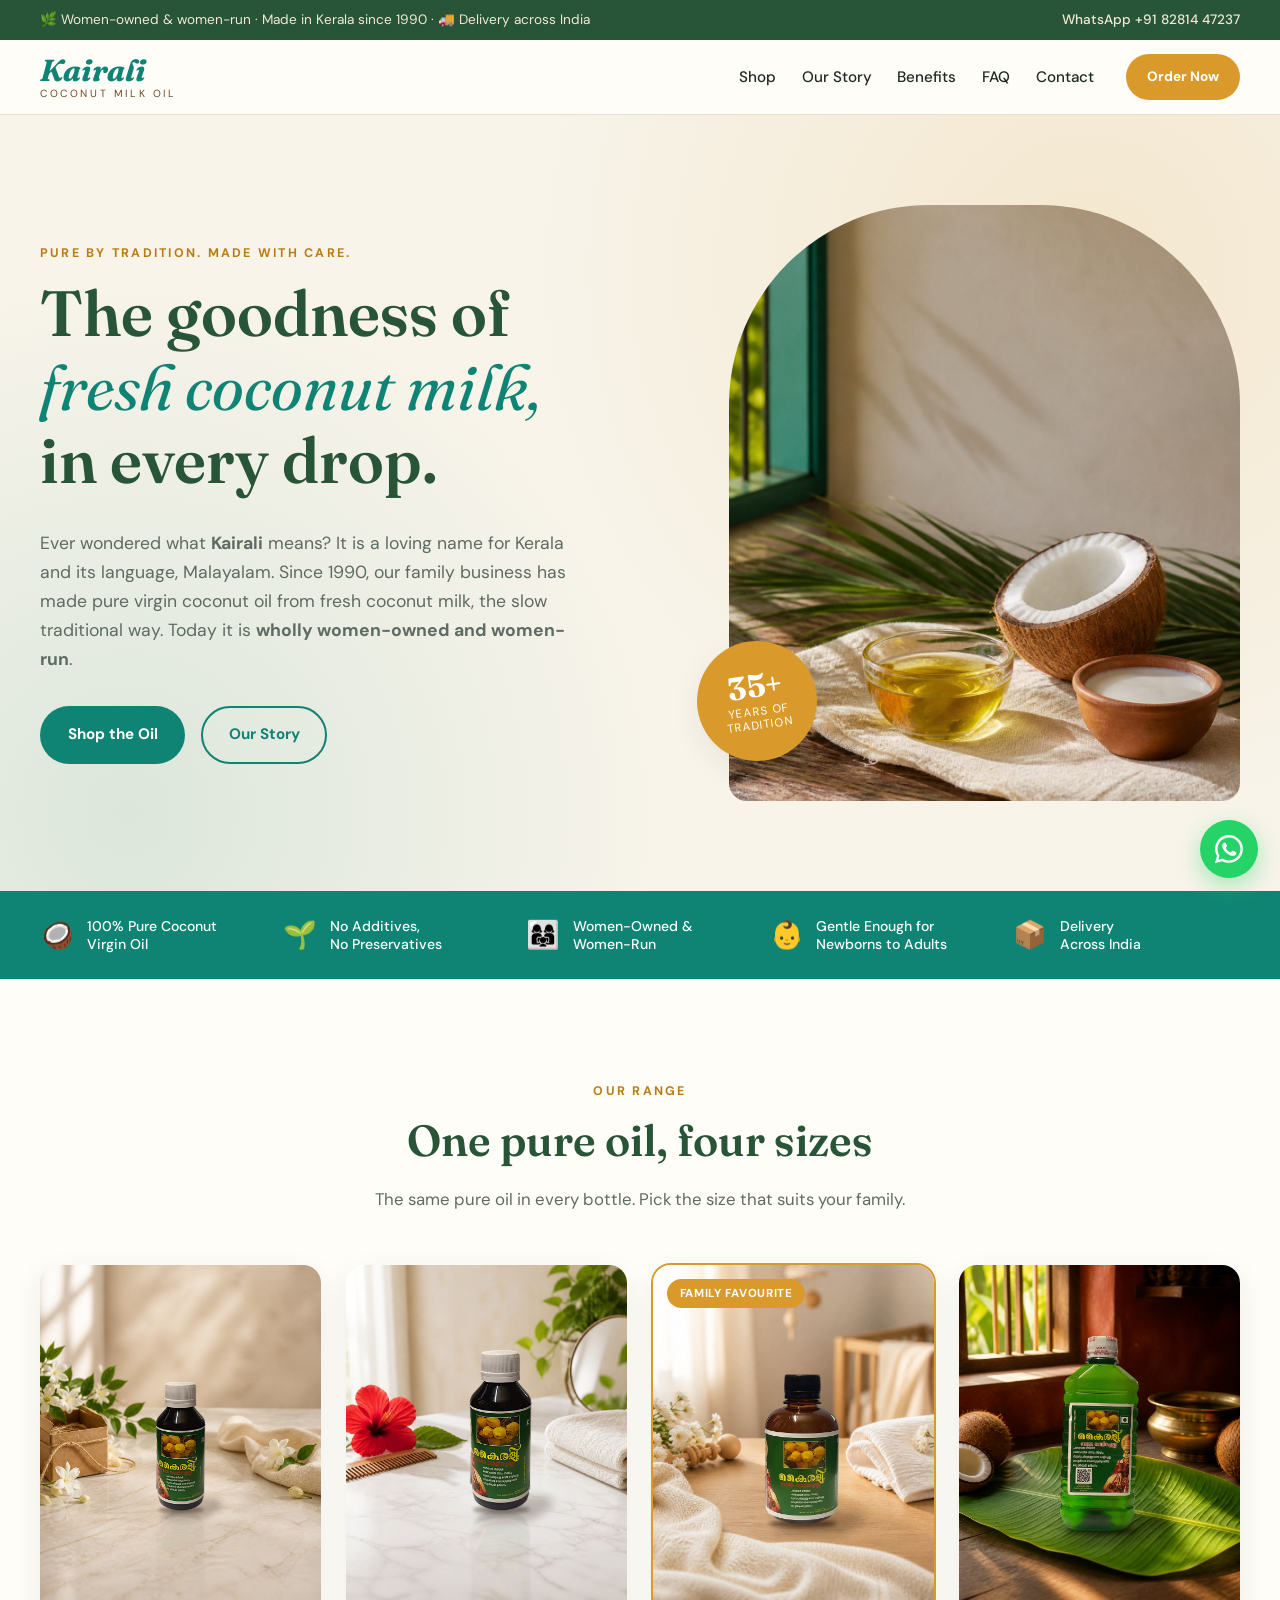
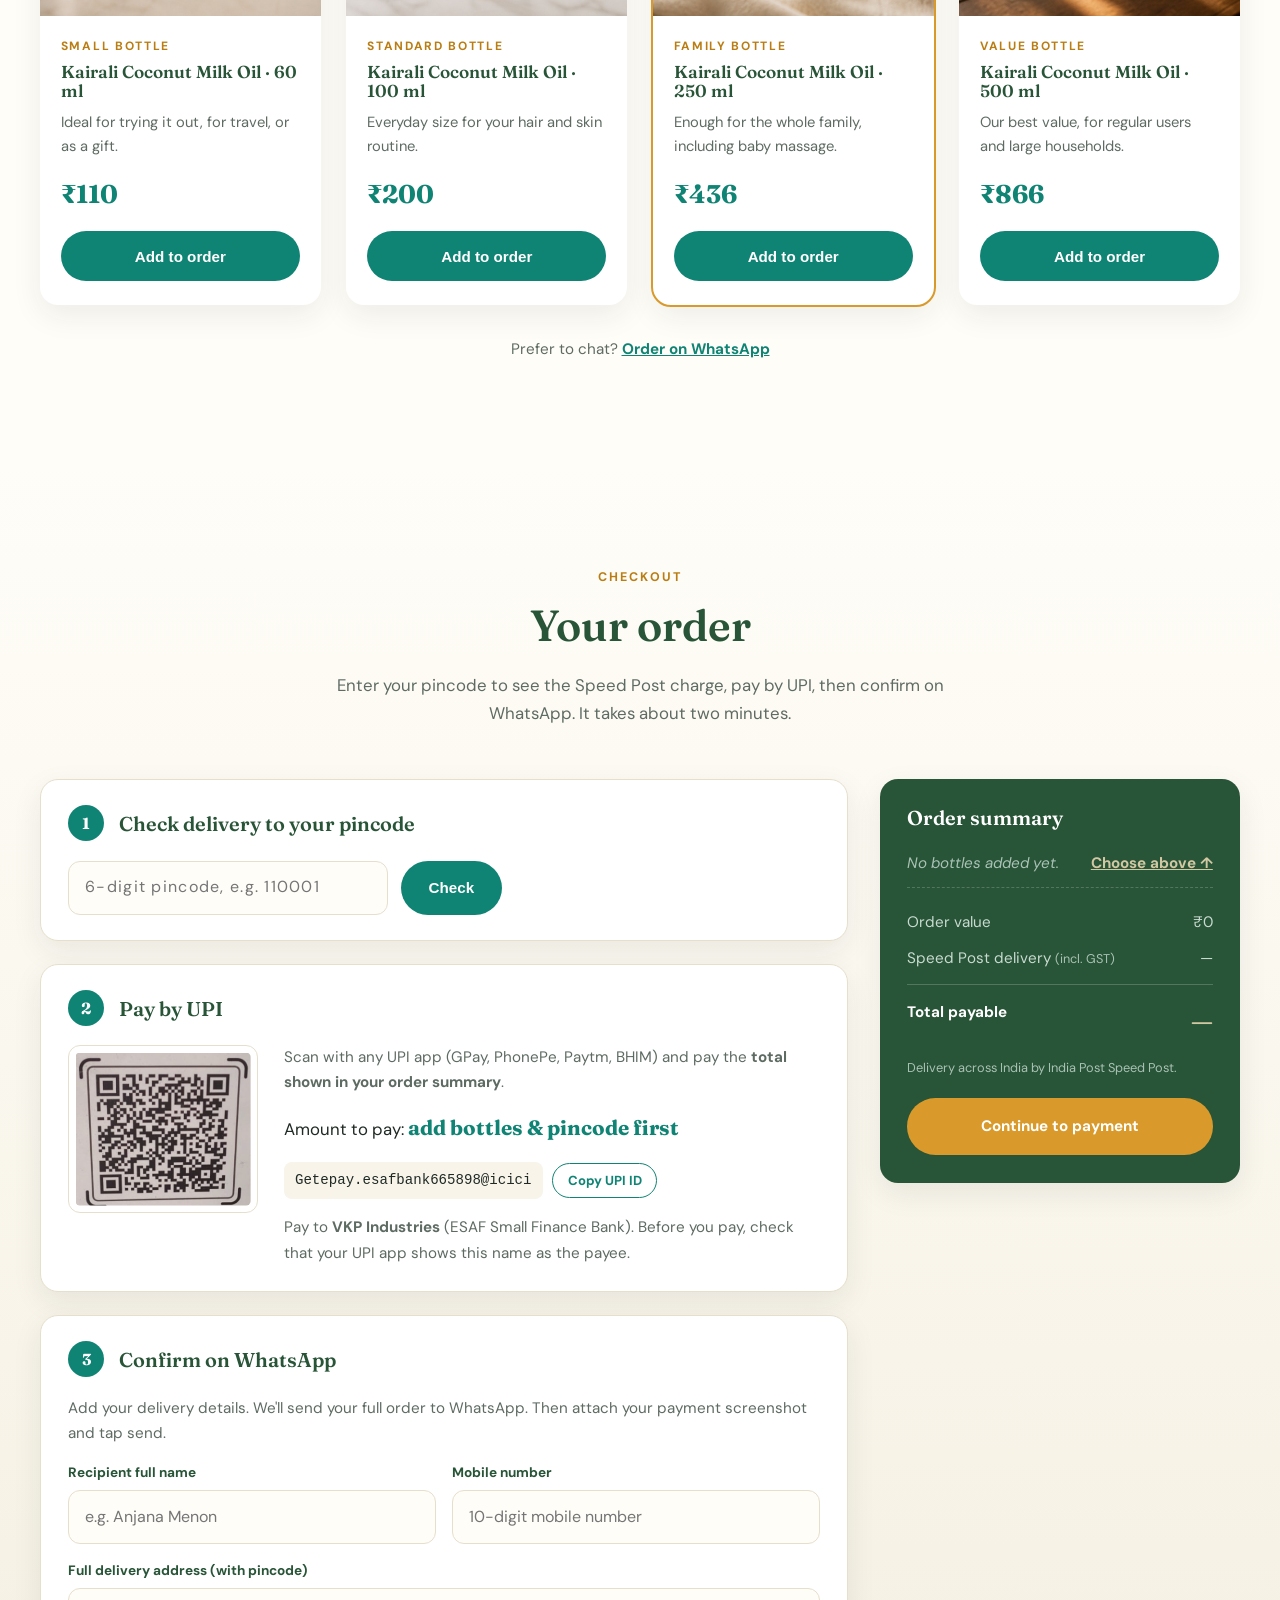
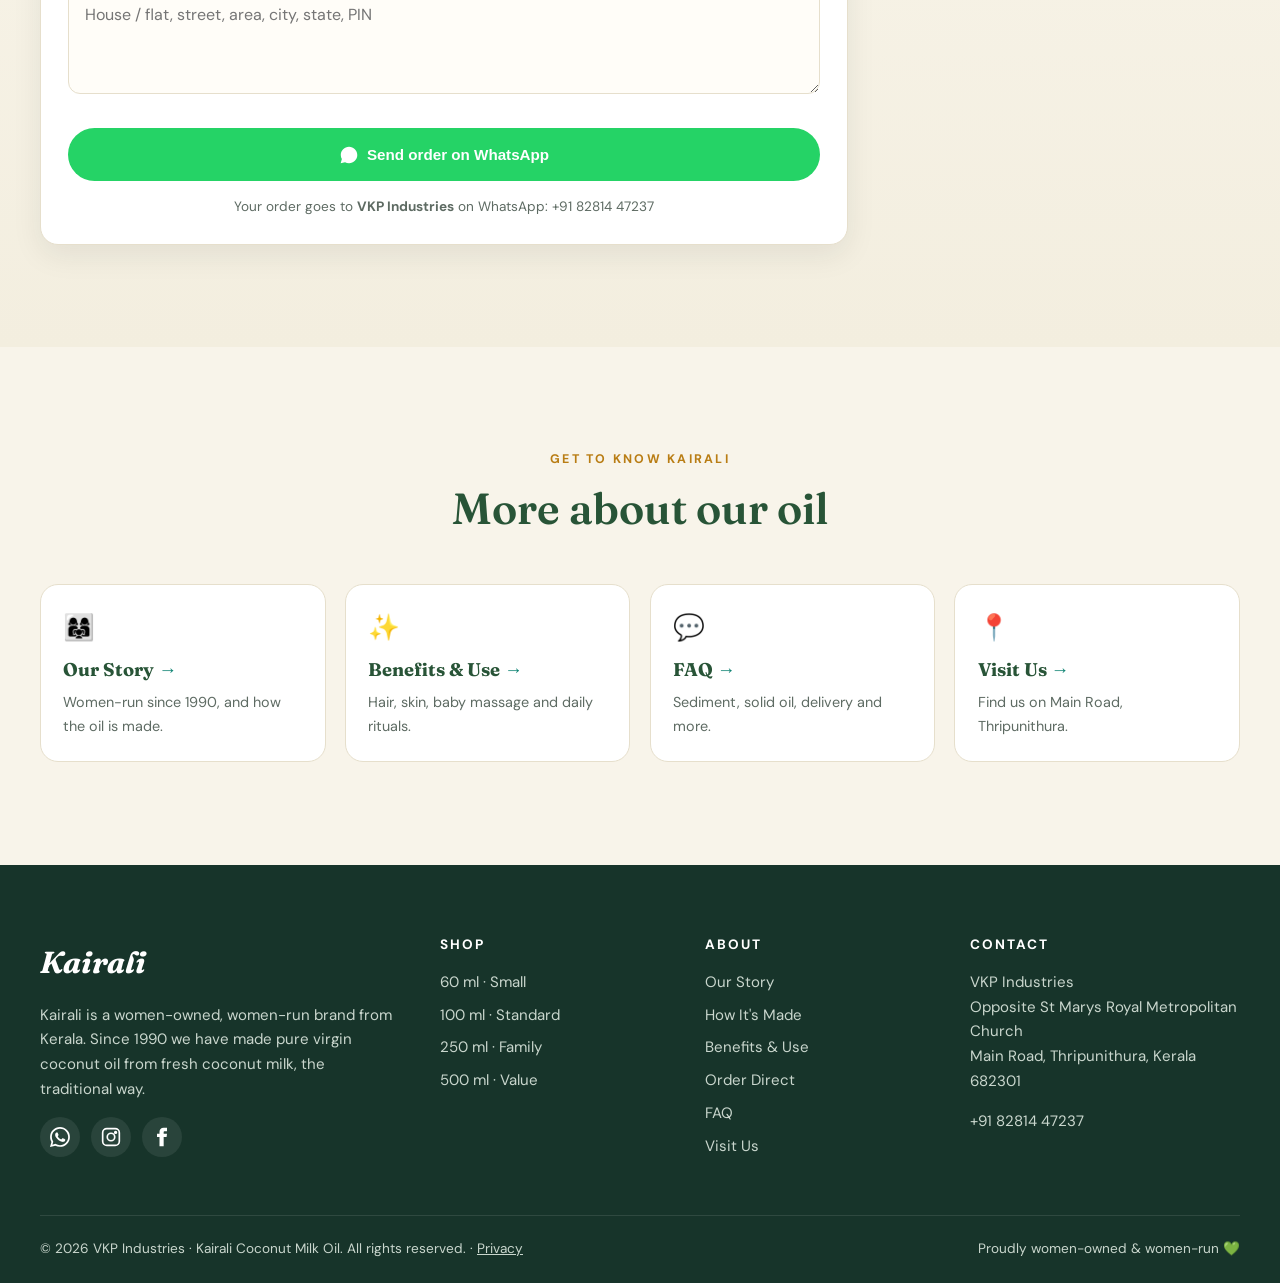
==== commit 9207dd50: "Remove MyStore links and mentions Co-Authored-By: Claude Opus 5.5 <noreply@anthropic.com>" ====
--- a/index.html
+++ b/index.html
@@ -190,7 +190,6 @@
 
         <p class="shop__alt">
           Prefer to chat? <a href="https://wa.me/918281447237?text=Hi%2C%20I%27d%20like%20to%20order%20Kairali%20Coconut%20Milk%20Oil" target="_blank" rel="noopener">Order on WhatsApp</a>
-          · Also on <a href="https://www.mystore.in/en/product/kairali-coconut-milk-oil-1" target="_blank" rel="noopener">MyStore</a>
         </p>
       </div>
     </section>
@@ -279,7 +278,6 @@
             <div class="ob-summary__row ob-summary__total"><span>Total payable</span><span id="obTotal">—</span></div>
             <p class="ob-summary__note" id="obShipNote">Delivery across India by India Post Speed Post.</p>
             <a href="#ob-step-3" class="btn btn--primary btn--block" id="obToPay">Continue to payment</a>
-            <p class="ob-summary__alt">Prefer a marketplace? <a href="https://www.mystore.in/en/product/kairali-coconut-milk-oil-1" target="_blank" rel="noopener">Buy on MyStore →</a></p>
           </aside>
         </div>
       </div>
@@ -327,7 +325,6 @@
         <a href="./#shop">100 ml · Standard</a>
         <a href="./#shop">250 ml · Family</a>
         <a href="./#shop">500 ml · Value</a>
-        <a href="https://www.mystore.in/en/product/kairali-coconut-milk-oil-1" target="_blank" rel="noopener">MyStore</a>
       </div>
       <div>
         <h4>About</h4>
--- a/assets/css/style.css
+++ b/assets/css/style.css
@@ -424,8 +424,6 @@
 .ob-summary__note { font-size: .8rem; color: #a9c2b5; margin: .6rem 0 1.2rem; }
 .ob-summary .btn--primary { background: var(--gold); }
 .ob-summary .btn--primary:hover { background: var(--gold-dark); box-shadow: none; }
-.ob-summary__alt { text-align: center; font-size: .82rem; margin: 1rem 0 0; color: #a9c2b5; }
-.ob-summary__alt a { color: var(--beige); }
 
 .cart-count { display: inline-grid; place-items: center; min-width: 20px; height: 20px; padding: 0 5px; border-radius: 999px; background: #fff; color: var(--gold-dark); font-size: .75rem; }
 .cart-count[hidden] { display: none; }
